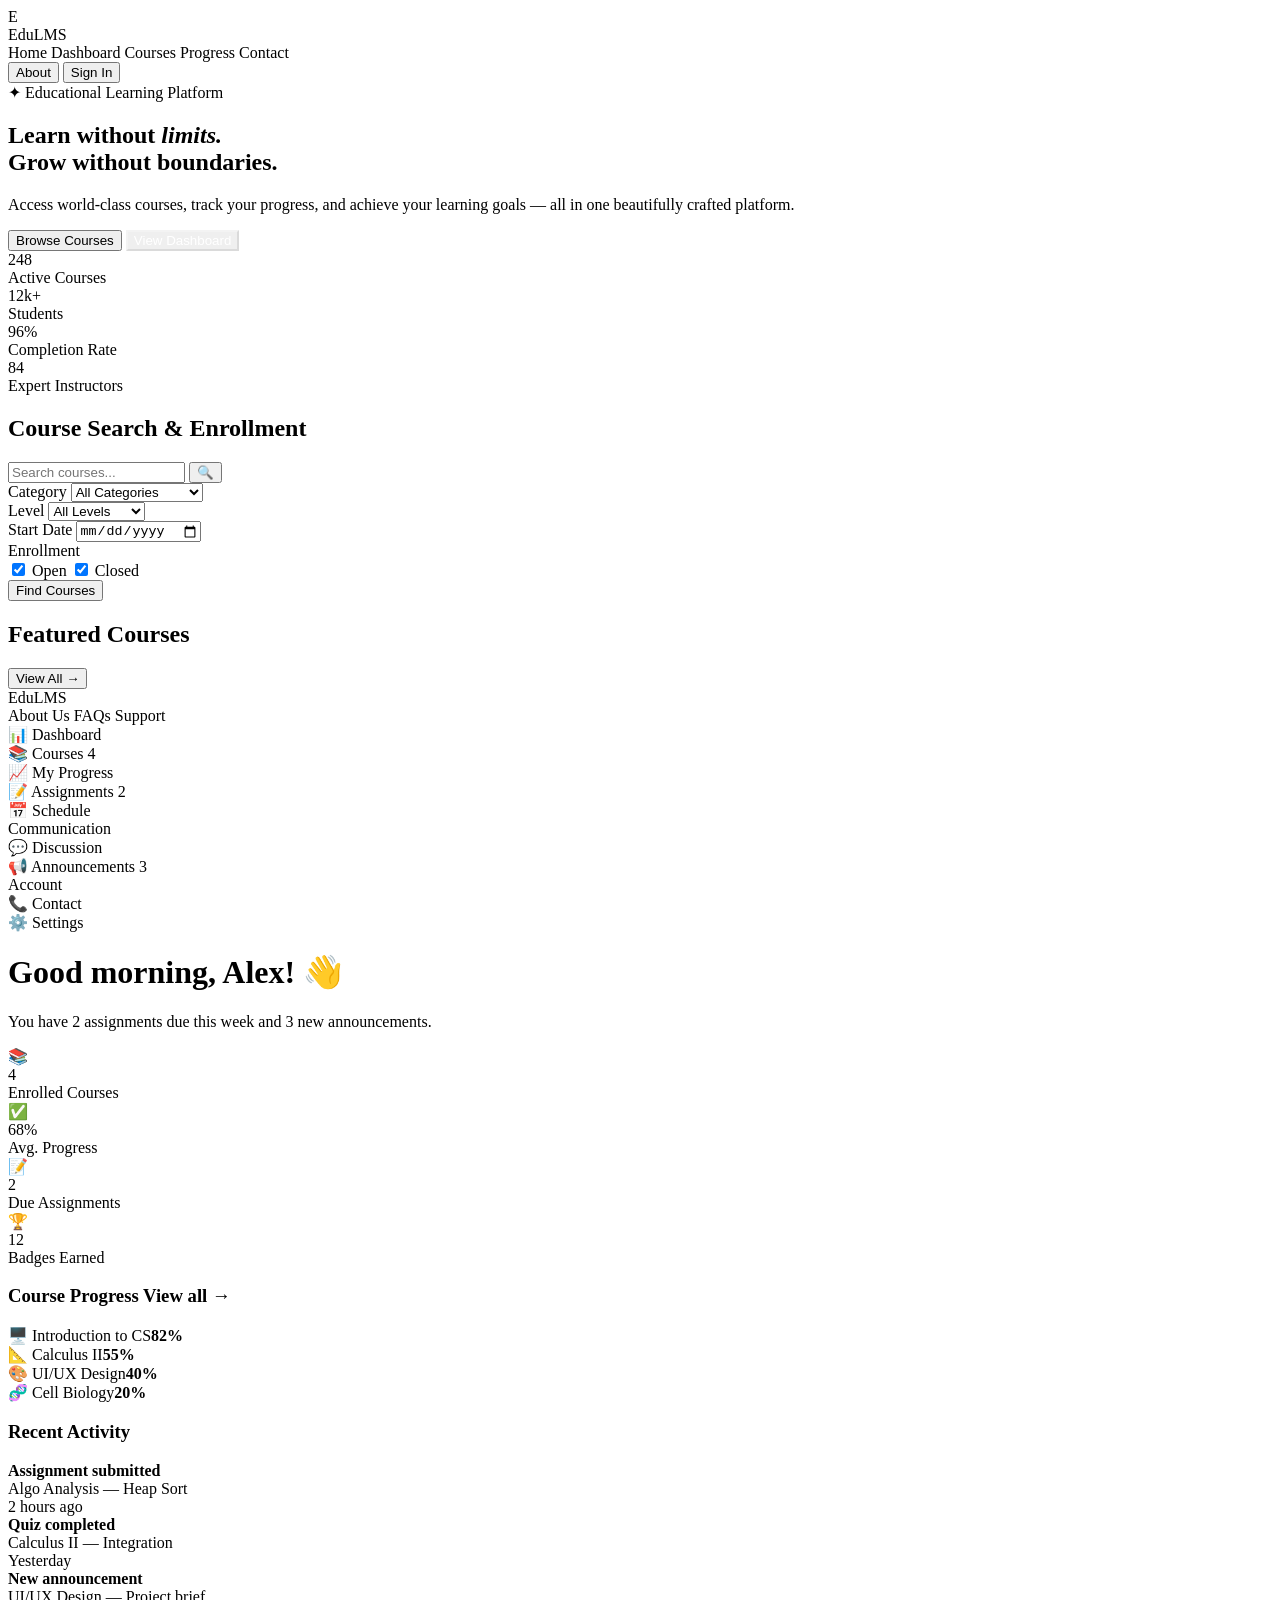
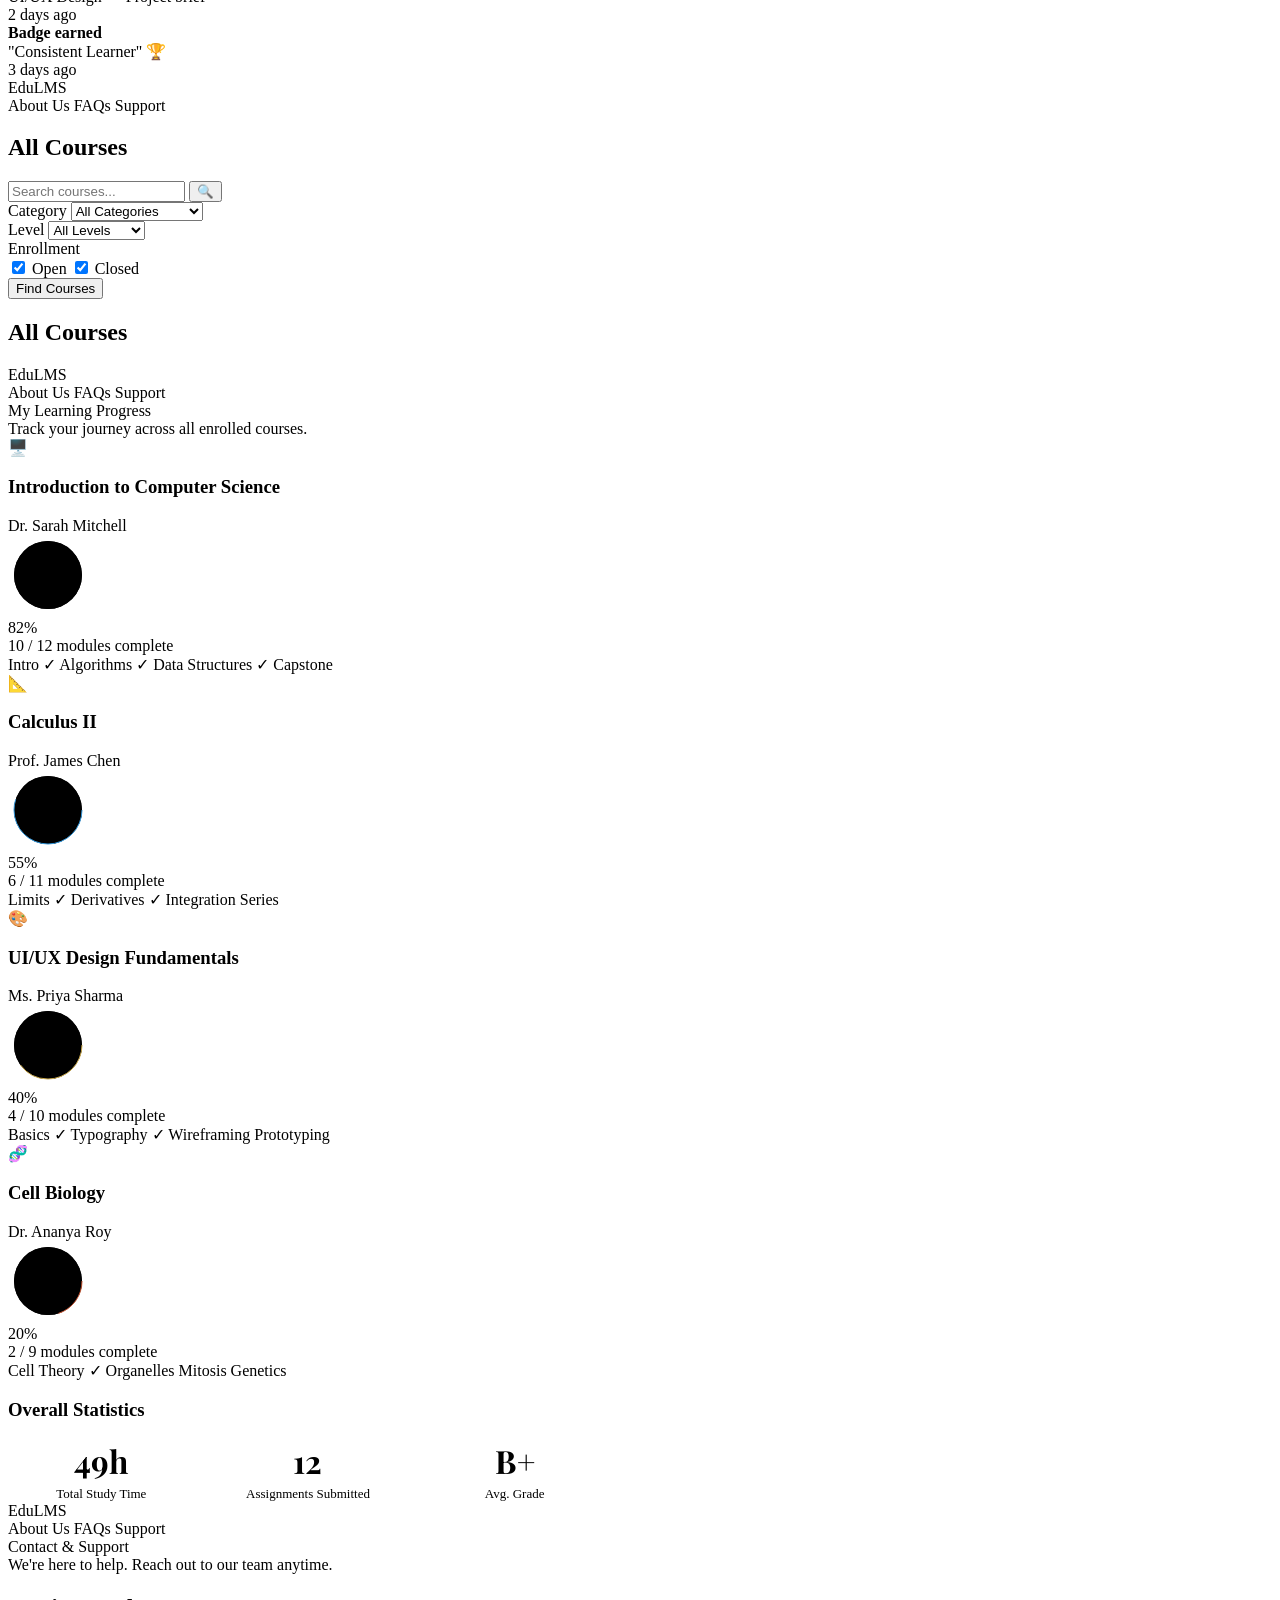
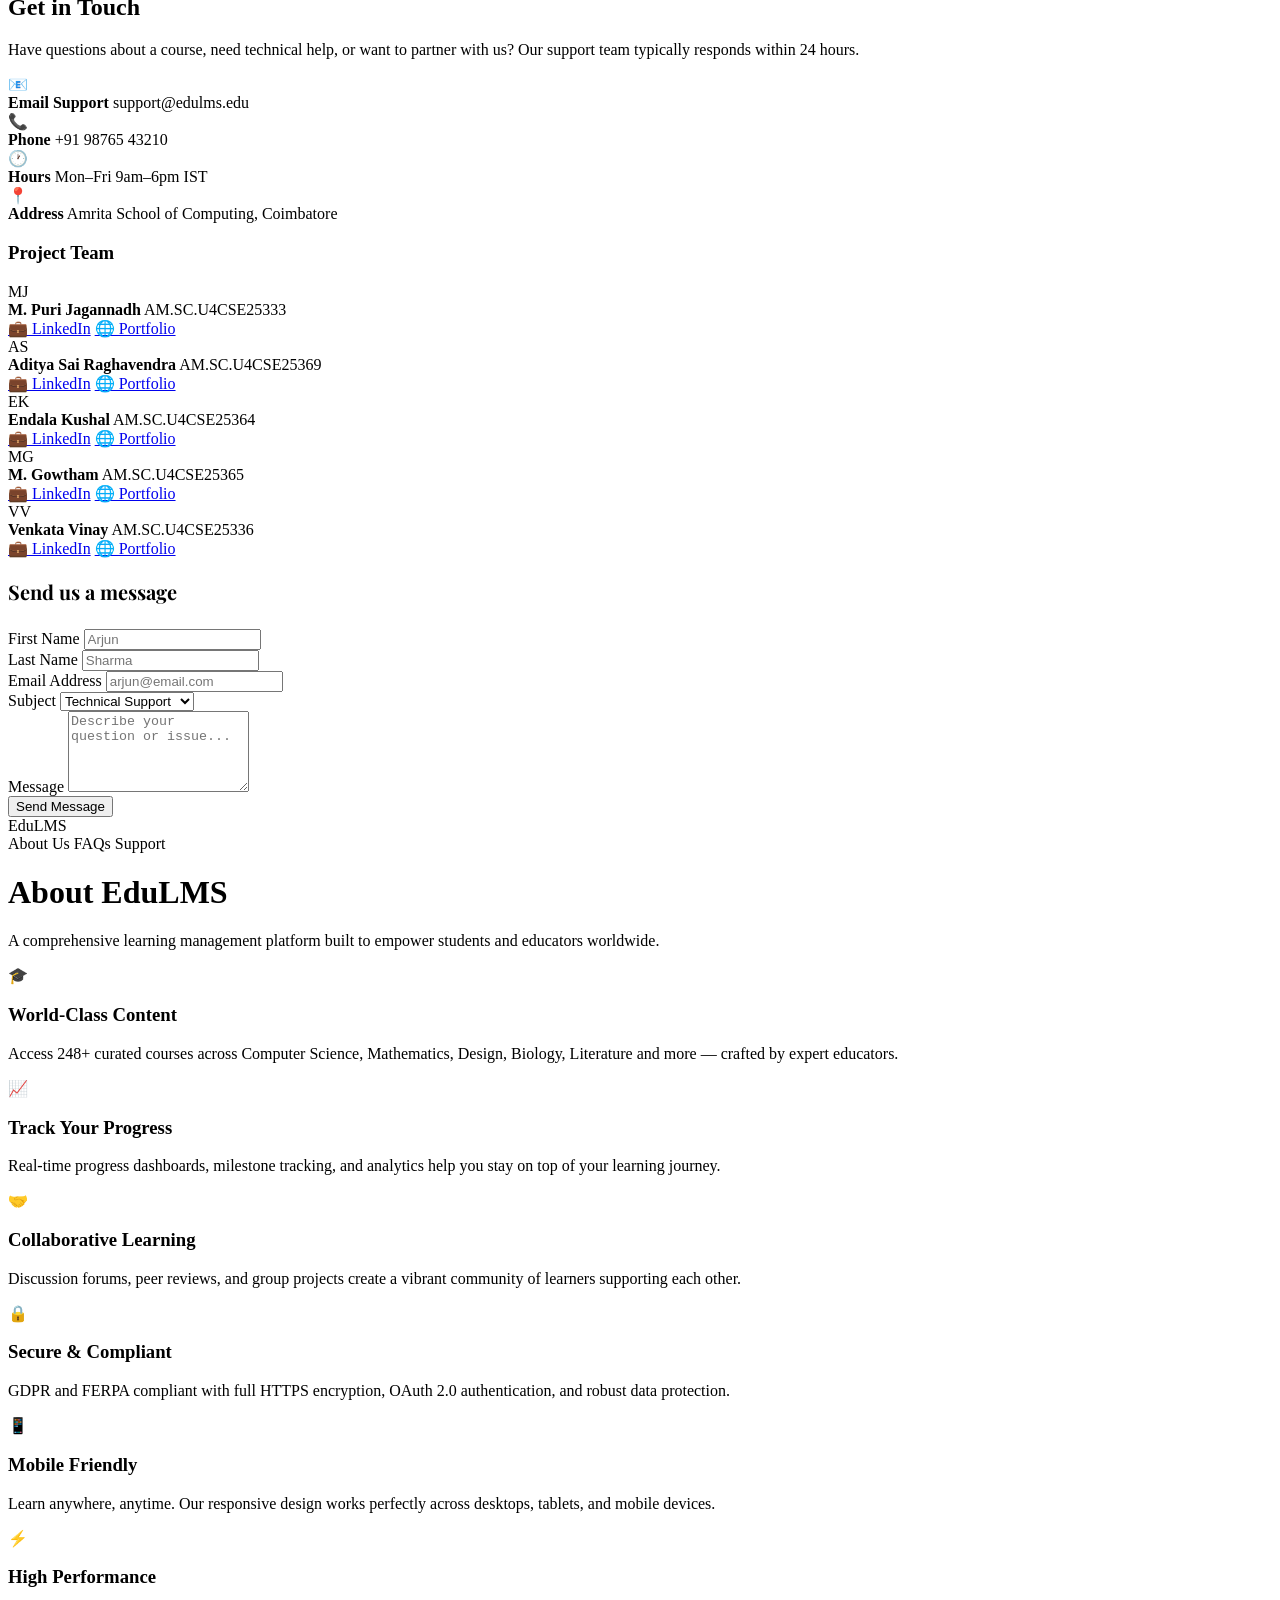
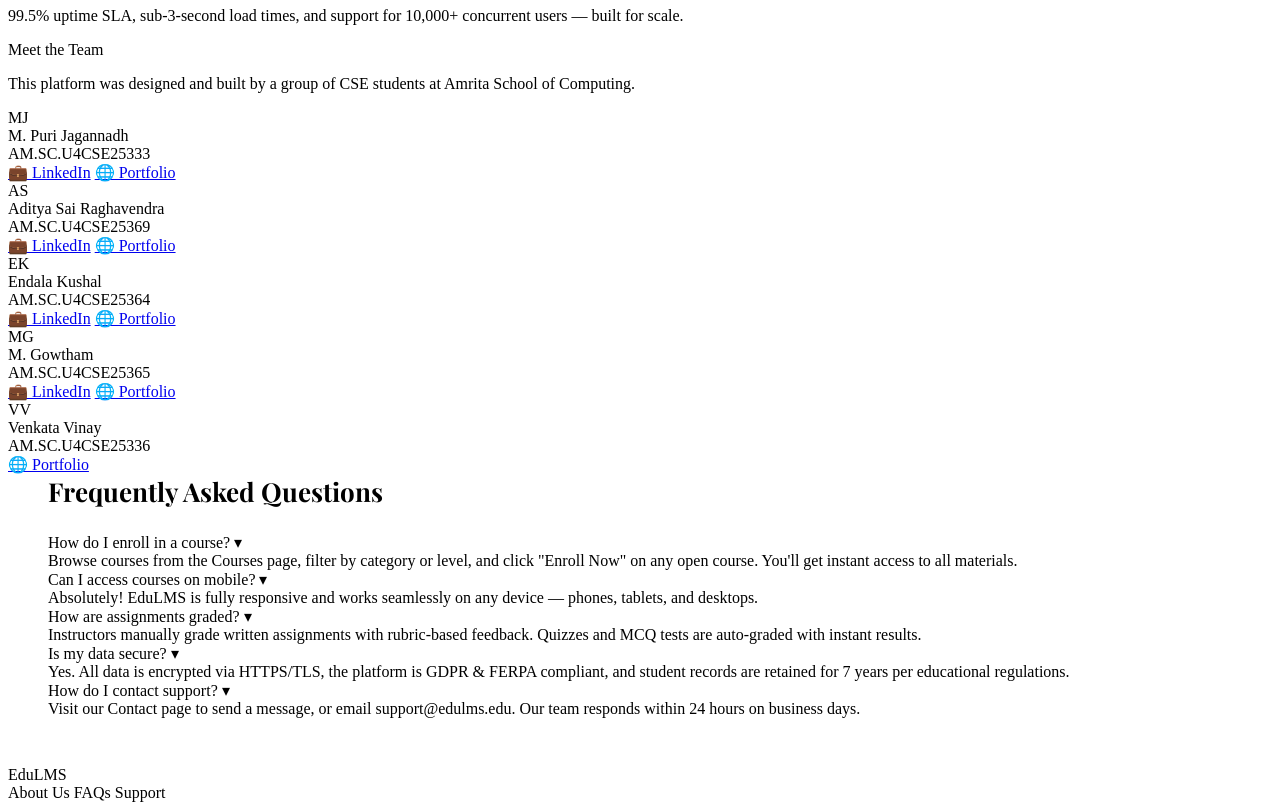
==== index.html @ 031ab0ce "Rename index .html to index.html" ====
<!DOCTYPE html>
<html lang="en">
<head>
<meta charset="UTF-8">
<meta name="viewport" content="width=device-width, initial-scale=1.0">
<title>EduLMS – Educational Learning Platform</title>
<link rel="preconnect" href="https://fonts.googleapis.com">
<link href="https://fonts.googleapis.com/css2?family=Playfair+Display:wght@400;700;900&family=DM+Sans:wght@300;400;500;600&display=swap" rel="stylesheet">
<link rel="stylesheet" href="style.css">
</head>
<body>

<!-- NAV -->
<nav>
  <div class="nav-logo" onclick="showPage('home')">
    <div class="logo-icon">E</div>
    EduLMS
  </div>
  <div class="nav-links">
    <a onclick="showPage('home')" id="nav-home" class="active">Home</a>
    <a onclick="showPage('dashboard')" id="nav-dashboard">Dashboard</a>
    <a onclick="showPage('courses')" id="nav-courses">Courses</a>
    <a onclick="showPage('progress')" id="nav-progress">Progress</a>
    <a onclick="showPage('contact')" id="nav-contact">Contact</a>
  </div>
  <div class="nav-right">
    <button class="btn btn-outline btn-sm" onclick="showPage('about')">About</button>
    <button class="btn btn-primary btn-sm" onclick="showToast('👋 Welcome back, Student!')">Sign In</button>
  </div>
</nav>

<!-- ===================== HOME PAGE ===================== -->
<div id="page-home" class="page active">
  <section class="hero">
    <div class="hero-content fade-up">
      <div class="hero-badge">✦ Educational Learning Platform</div>
      <h1>Learn without <em>limits.</em><br>Grow without boundaries.</h1>
      <p>Access world-class courses, track your progress, and achieve your learning goals — all in one beautifully crafted platform.</p>
      <div class="hero-actions">
        <button class="btn btn-gold btn-lg" onclick="showPage('courses')">Browse Courses</button>
        <button class="btn btn-outline btn-lg" style="color:#fff;border-color:rgba(255,255,255,0.3)" onclick="showPage('dashboard')">View Dashboard</button>
      </div>
    </div>
    <div class="hero-visual fade-up fade-up-delay-1">
      <div class="hero-stats">
        <div class="stat-card">
          <div class="stat-num">248</div>
          <div class="stat-label">Active Courses</div>
        </div>
        <div class="stat-card">
          <div class="stat-num">12k+</div>
          <div class="stat-label">Students</div>
        </div>
        <div class="stat-card">
          <div class="stat-num">96%</div>
          <div class="stat-label">Completion Rate</div>
        </div>
        <div class="stat-card">
          <div class="stat-num">84</div>
          <div class="stat-label">Expert Instructors</div>
        </div>
      </div>
    </div>
  </section>

  <section class="search-section">
    <h2>Course Search &amp; Enrollment</h2>
    <div class="search-bar">
      <input type="text" id="home-search" placeholder="Search courses..." oninput="filterHomeSearch()">
      <button onclick="filterHomeSearch()">🔍</button>
    </div>
    <div class="search-filters">
      <div class="filter-group">
        <label>Category</label>
        <select id="filter-category" onchange="filterHomeSearch()">
          <option value="">All Categories</option>
          <option>Computer Science</option>
          <option>Mathematics</option>
          <option>Design</option>
          <option>Biology</option>
          <option>Literature</option>
          <option>Data Science</option>
        </select>
      </div>
      <div class="filter-group">
        <label>Level</label>
        <select id="filter-level" onchange="filterHomeSearch()">
          <option value="">All Levels</option>
          <option>Beginner</option>
          <option>Intermediate</option>
          <option>Advanced</option>
        </select>
      </div>
      <div class="filter-group">
        <label>Start Date</label>
        <input type="date" id="filter-date">
      </div>
      <div class="enrollment-filter">
        <label class="title">Enrollment</label>
        <div class="checkbox-row">
          <label><input type="checkbox" id="check-open" checked onchange="filterHomeSearch()"> Open</label>
          <label><input type="checkbox" id="check-closed" checked onchange="filterHomeSearch()"> Closed</label>
        </div>
      </div>
      <button class="btn btn-primary" onclick="filterHomeSearch()">Find Courses</button>
    </div>
  </section>

  <section class="courses-section">
    <div class="section-header">
      <h2>Featured Courses</h2>
      <button class="btn btn-outline btn-sm" onclick="showPage('courses')">View All →</button>
    </div>
    <div class="courses-grid" id="home-courses-grid"></div>
  </section>

  <div data-role="pagebar">
    <span data-role="brandname">EduLMS</span>
    <div data-role="navlinks">
      <a onclick="showPage('about')">About Us</a>
      <a onclick="showPage('about')">FAQs</a>
      <a onclick="showPage('contact')">Support</a>
    </div>
  </div>
</div>

<!-- ===================== DASHBOARD PAGE ===================== -->
<div id="page-dashboard" class="page">
  <div class="dashboard-layout">
    <aside class="sidebar">
      <div class="sidebar-item active">
        <span class="sidebar-icon">📊</span> Dashboard
      </div>
      <div class="sidebar-item" onclick="showPage('courses')">
        <span class="sidebar-icon">📚</span> Courses
        <span class="badge-count">4</span>
      </div>
      <div class="sidebar-item" onclick="showPage('progress')">
        <span class="sidebar-icon">📈</span> My Progress
      </div>
      <div class="sidebar-item">
        <span class="sidebar-icon">📝</span> Assignments
        <span class="badge-count">2</span>
      </div>
      <div class="sidebar-item">
        <span class="sidebar-icon">📅</span> Schedule
      </div>
      <div class="sidebar-section-title">Communication</div>
      <div class="sidebar-item">
        <span class="sidebar-icon">💬</span> Discussion
      </div>
      <div class="sidebar-item">
        <span class="sidebar-icon">📢</span> Announcements
        <span class="badge-count">3</span>
      </div>
      <div class="sidebar-section-title">Account</div>
      <div class="sidebar-item" onclick="showPage('contact')">
        <span class="sidebar-icon">📞</span> Contact
      </div>
      <div class="sidebar-item">
        <span class="sidebar-icon">⚙️</span> Settings
      </div>
    </aside>

    <main class="dashboard-main">
      <div class="dashboard-header">
        <h1>Good morning, Alex! 👋</h1>
        <p>You have 2 assignments due this week and 3 new announcements.</p>
      </div>

      <div class="stats-row">
        <div class="stat-box">
          <div class="stat-icon icon-gold">📚</div>
          <div class="stat-box-info">
            <div class="stat-box-num">4</div>
            <div class="stat-box-label">Enrolled Courses</div>
          </div>
        </div>
        <div class="stat-box">
          <div class="stat-icon icon-sage">✅</div>
          <div class="stat-box-info">
            <div class="stat-box-num">68%</div>
            <div class="stat-box-label">Avg. Progress</div>
          </div>
        </div>
        <div class="stat-box">
          <div class="stat-icon icon-rust">📝</div>
          <div class="stat-box-info">
            <div class="stat-box-num">2</div>
            <div class="stat-box-label">Due Assignments</div>
          </div>
        </div>
        <div class="stat-box">
          <div class="stat-icon icon-ink">🏆</div>
          <div class="stat-box-info">
            <div class="stat-box-num">12</div>
            <div class="stat-box-label">Badges Earned</div>
          </div>
        </div>
      </div>

      <div class="dashboard-grid">
        <div class="card">
          <h3>Course Progress <a onclick="showPage('progress')">View all →</a></h3>
          <div class="progress-item">
            <div class="progress-header"><span>🖥️ Introduction to CS</span><span style="color:var(--sage);font-weight:700">82%</span></div>
            <div class="progress-bar"><div class="progress-fill" style="width:82%"></div></div>
          </div>
          <div class="progress-item">
            <div class="progress-header"><span>📐 Calculus II</span><span style="color:var(--sage);font-weight:700">55%</span></div>
            <div class="progress-bar"><div class="progress-fill" style="width:55%"></div></div>
          </div>
          <div class="progress-item">
            <div class="progress-header"><span>🎨 UI/UX Design</span><span style="color:var(--gold);font-weight:700">40%</span></div>
            <div class="progress-bar"><div class="progress-fill" style="width:40%;background:var(--gold)"></div></div>
          </div>
          <div class="progress-item">
            <div class="progress-header"><span>🧬 Cell Biology</span><span style="color:var(--rust);font-weight:700">20%</span></div>
            <div class="progress-bar"><div class="progress-fill" style="width:20%;background:var(--rust)"></div></div>
          </div>
        </div>

        <div class="card">
          <h3>Recent Activity</h3>
          <div class="activity-item">
            <div class="activity-dot dot-sage"></div>
            <div>
              <div class="activity-text"><strong>Assignment submitted</strong><br>Algo Analysis — Heap Sort</div>
              <div class="activity-time">2 hours ago</div>
            </div>
          </div>
          <div class="activity-item">
            <div class="activity-dot dot-gold"></div>
            <div>
              <div class="activity-text"><strong>Quiz completed</strong><br>Calculus II — Integration</div>
              <div class="activity-time">Yesterday</div>
            </div>
          </div>
          <div class="activity-item">
            <div class="activity-dot dot-rust"></div>
            <div>
              <div class="activity-text"><strong>New announcement</strong><br>UI/UX Design — Project brief</div>
              <div class="activity-time">2 days ago</div>
            </div>
          </div>
          <div class="activity-item">
            <div class="activity-dot dot-sage"></div>
            <div>
              <div class="activity-text"><strong>Badge earned</strong><br>"Consistent Learner" 🏆</div>
              <div class="activity-time">3 days ago</div>
            </div>
          </div>
        </div>
      </div>
    </main>
  </div>
  <div data-role="pagebar">
    <span data-role="brandname">EduLMS</span>
    <div data-role="navlinks">
      <a onclick="showPage('about')">About Us</a>
      <a onclick="showPage('about')">FAQs</a>
      <a onclick="showPage('contact')">Support</a>
    </div>
  </div>
</div>

<!-- ===================== COURSES PAGE ===================== -->
<div id="page-courses" class="page">
  <section class="search-section">
    <h2>All Courses</h2>
    <div class="search-bar">
      <input type="text" id="courses-search" placeholder="Search courses..." oninput="filterCoursesPage()">
      <button onclick="filterCoursesPage()">🔍</button>
    </div>
    <div class="search-filters">
      <div class="filter-group">
        <label>Category</label>
        <select id="cp-category" onchange="filterCoursesPage()">
          <option value="">All Categories</option>
          <option>Computer Science</option>
          <option>Mathematics</option>
          <option>Design</option>
          <option>Biology</option>
          <option>Literature</option>
          <option>Data Science</option>
        </select>
      </div>
      <div class="filter-group">
        <label>Level</label>
        <select id="cp-level" onchange="filterCoursesPage()">
          <option value="">All Levels</option>
          <option>Beginner</option>
          <option>Intermediate</option>
          <option>Advanced</option>
        </select>
      </div>
      <div class="enrollment-filter">
        <label class="title">Enrollment</label>
        <div class="checkbox-row">
          <label><input type="checkbox" id="cp-open" checked onchange="filterCoursesPage()"> Open</label>
          <label><input type="checkbox" id="cp-closed" checked onchange="filterCoursesPage()"> Closed</label>
        </div>
      </div>
      <button class="btn btn-primary" onclick="filterCoursesPage()">Find Courses</button>
    </div>
  </section>

  <section class="courses-section">
    <div class="section-header">
      <h2 id="courses-count">All Courses</h2>
    </div>
    <div class="courses-grid" id="courses-grid"></div>
  </section>

  <div data-role="pagebar">
    <span data-role="brandname">EduLMS</span>
    <div data-role="navlinks">
      <a onclick="showPage('about')">About Us</a>
      <a onclick="showPage('about')">FAQs</a>
      <a onclick="showPage('contact')">Support</a>
    </div>
  </div>
</div>

<!-- ===================== PROGRESS PAGE ===================== -->
<div id="page-progress" class="page">
  <div class="page-content">
    <div class="page-title">My Learning Progress</div>
    <div class="page-subtitle">Track your journey across all enrolled courses.</div>

    <div class="progress-grid">
      <div class="progress-card">
        <div class="progress-card-header">
          <div class="course-icon-sm banner-cs" style="border-radius:10px">🖥️</div>
          <div>
            <h3>Introduction to Computer Science</h3>
            <div class="instructor">Dr. Sarah Mitchell</div>
          </div>
        </div>
        <div class="big-progress">
          <div class="circle-progress">
            <svg viewBox="0 0 80 80" width="80" height="80">
              <circle class="track" cx="40" cy="40" r="34"/>
              <circle class="fill" cx="40" cy="40" r="34" stroke-dasharray="213.6" stroke-dashoffset="38.4"/>
            </svg>
            <div class="circle-num">82%</div>
          </div>
          <div class="progress-topics">10 / 12 modules complete</div>
        </div>
        <div class="milestone-row">
          <span class="milestone done">Intro ✓</span>
          <span class="milestone done">Algorithms ✓</span>
          <span class="milestone done">Data Structures ✓</span>
          <span class="milestone pending">Capstone</span>
        </div>
      </div>

      <div class="progress-card">
        <div class="progress-card-header">
          <div class="course-icon-sm banner-math" style="border-radius:10px">📐</div>
          <div>
            <h3>Calculus II</h3>
            <div class="instructor">Prof. James Chen</div>
          </div>
        </div>
        <div class="big-progress">
          <div class="circle-progress">
            <svg viewBox="0 0 80 80" width="80" height="80">
              <circle class="track" cx="40" cy="40" r="34"/>
              <circle class="fill" cx="40" cy="40" r="34" stroke-dasharray="213.6" stroke-dashoffset="96.1" stroke="#3498db"/>
            </svg>
            <div class="circle-num">55%</div>
          </div>
          <div class="progress-topics">6 / 11 modules complete</div>
        </div>
        <div class="milestone-row">
          <span class="milestone done">Limits ✓</span>
          <span class="milestone done">Derivatives ✓</span>
          <span class="milestone pending">Integration</span>
          <span class="milestone pending">Series</span>
        </div>
      </div>

      <div class="progress-card">
        <div class="progress-card-header">
          <div class="course-icon-sm banner-design" style="border-radius:10px">🎨</div>
          <div>
            <h3>UI/UX Design Fundamentals</h3>
            <div class="instructor">Ms. Priya Sharma</div>
          </div>
        </div>
        <div class="big-progress">
          <div class="circle-progress">
            <svg viewBox="0 0 80 80" width="80" height="80">
              <circle class="track" cx="40" cy="40" r="34"/>
              <circle class="fill" cx="40" cy="40" r="34" stroke-dasharray="213.6" stroke-dashoffset="128.2" stroke="#c9a84c"/>
            </svg>
            <div class="circle-num">40%</div>
          </div>
          <div class="progress-topics">4 / 10 modules complete</div>
        </div>
        <div class="milestone-row">
          <span class="milestone done">Basics ✓</span>
          <span class="milestone done">Typography ✓</span>
          <span class="milestone pending">Wireframing</span>
          <span class="milestone pending">Prototyping</span>
        </div>
      </div>

      <div class="progress-card">
        <div class="progress-card-header">
          <div class="course-icon-sm banner-bio" style="border-radius:10px">🧬</div>
          <div>
            <h3>Cell Biology</h3>
            <div class="instructor">Dr. Ananya Roy</div>
          </div>
        </div>
        <div class="big-progress">
          <div class="circle-progress">
            <svg viewBox="0 0 80 80" width="80" height="80">
              <circle class="track" cx="40" cy="40" r="34"/>
              <circle class="fill" cx="40" cy="40" r="34" stroke-dasharray="213.6" stroke-dashoffset="170.9" stroke="#c0512f"/>
            </svg>
            <div class="circle-num">20%</div>
          </div>
          <div class="progress-topics">2 / 9 modules complete</div>
        </div>
        <div class="milestone-row">
          <span class="milestone done">Cell Theory ✓</span>
          <span class="milestone pending">Organelles</span>
          <span class="milestone pending">Mitosis</span>
          <span class="milestone pending">Genetics</span>
        </div>
      </div>
    </div>

    <div class="card" style="max-width:600px">
      <h3>Overall Statistics</h3>
      <div style="display:grid;grid-template-columns:repeat(3,1fr);gap:20px;text-align:center">
        <div>
          <div style="font-family:'Playfair Display',serif;font-size:32px;font-weight:700;color:var(--sage)">49h</div>
          <div style="font-size:13px;color:var(--muted);margin-top:4px">Total Study Time</div>
        </div>
        <div>
          <div style="font-family:'Playfair Display',serif;font-size:32px;font-weight:700;color:var(--gold)">12</div>
          <div style="font-size:13px;color:var(--muted);margin-top:4px">Assignments Submitted</div>
        </div>
        <div>
          <div style="font-family:'Playfair Display',serif;font-size:32px;font-weight:700;color:var(--rust)">B+</div>
          <div style="font-size:13px;color:var(--muted);margin-top:4px">Avg. Grade</div>
        </div>
      </div>
    </div>
  </div>

  <div data-role="pagebar">
    <span data-role="brandname">EduLMS</span>
    <div data-role="navlinks">
      <a onclick="showPage('about')">About Us</a>
      <a onclick="showPage('about')">FAQs</a>
      <a onclick="showPage('contact')">Support</a>
    </div>
  </div>
</div>

<!-- ===================== CONTACT PAGE ===================== -->
<div id="page-contact" class="page">
  <div class="page-content">
    <div class="page-title">Contact &amp; Support</div>
    <div class="page-subtitle">We're here to help. Reach out to our team anytime.</div>

    <div class="contact-grid">
      <div class="contact-info">
        <h2>Get in Touch</h2>
        <p>Have questions about a course, need technical help, or want to partner with us? Our support team typically responds within 24 hours.</p>

        <div class="contact-item">
          <div class="contact-icon">📧</div>
          <div class="contact-item-text">
            <strong>Email Support</strong>
            <span>support@edulms.edu</span>
          </div>
        </div>
        <div class="contact-item">
          <div class="contact-icon">📞</div>
          <div class="contact-item-text">
            <strong>Phone</strong>
            <span>+91 98765 43210</span>
          </div>
        </div>
        <div class="contact-item">
          <div class="contact-icon">🕐</div>
          <div class="contact-item-text">
            <strong>Hours</strong>
            <span>Mon–Fri 9am–6pm IST</span>
          </div>
        </div>
        <div class="contact-item">
          <div class="contact-icon">📍</div>
          <div class="contact-item-text">
            <strong>Address</strong>
            <span>Amrita School of Computing, Coimbatore</span>
          </div>
        </div>

        <div class="team-section">
          <h3>Project Team</h3>
          <div class="team-grid">
            <div class="team-card">
              <div class="team-avatar">MJ</div>
              <div class="team-info">
                <strong>M. Puri Jagannadh</strong>
                <span>AM.SC.U4CSE25333</span>
                <div class="team-links">
                  <a href="https://www.linkedin.com/in/m-puri-jagannadh-undefined-94372840a/" target="_blank" class="team-link linkedin">💼 LinkedIn</a>
                  <a href="https://purijagannadh22.github.io/portfolio/" target="_blank" class="team-link portfolio">🌐 Portfolio</a>
                </div>
              </div>
            </div>
            <div class="team-card">
              <div class="team-avatar">AS</div>
              <div class="team-info">
                <strong>Aditya Sai Raghavendra</strong>
                <span>AM.SC.U4CSE25369</span>
                <div class="team-links">
                  <a href="https://www.linkedin.com/in/aditya-sai" target="_blank" class="team-link linkedin">💼 LinkedIn</a>
                  <a href="https://adityasairaghavendra27-oss.github.io/Portfolio/" target="_blank" class="team-link portfolio">🌐 Portfolio</a>
                </div>
              </div>
            </div>
            <div class="team-card">
              <div class="team-avatar">EK</div>
              <div class="team-info">
                <strong>Endala Kushal</strong>
                <span>AM.SC.U4CSE25364</span>
                <div class="team-links">
                  <a href="https://www.linkedin.com/in/kushal-endala-89a638392/" target="_blank" class="team-link linkedin">💼 LinkedIn</a>
                  <a href="https://kushalendala.github.io/Portfolio-Kushal/" target="_blank" class="team-link portfolio">🌐 Portfolio</a>
                </div>
              </div>
            </div>
            <div class="team-card">
              <div class="team-avatar">MG</div>
              <div class="team-info">
                <strong>M. Gowtham</strong>
                <span>AM.SC.U4CSE25365</span>
                <div class="team-links">
                  <a href="https://www.linkedin.com/in/gautham-nani-4237a7388/" target="_blank" class="team-link linkedin">💼 LinkedIn</a>
                  <a href="https://gauthammareedu123-dev.github.io/port/" target="_blank" class="team-link portfolio">🌐 Portfolio</a>
                </div>
              </div>
            </div>
            <div class="team-card">
              <div class="team-avatar">VV</div>
              <div class="team-info">
                <strong>Venkata Vinay</strong>
                <span>AM.SC.U4CSE25336</span>
                <div class="team-links">
                    <a href="https://www.linkedin.com/in/venkatavinay-narra-3b897140a//" target="_blank" class="team-link linkedin">💼 LinkedIn</a>
                    <a href="https://narravenkatavinay24.github.io/UID-Project-Portfolio-/" target="_blank" class="team-link portfolio">🌐 Portfolio</a>
                </div>
              </div>
            </div>
          </div>
        </div>
      </div>

      <div class="contact-form">
        <h3 style="font-family:'Playfair Display',serif;font-size:20px;font-weight:700;margin-bottom:24px">Send us a message</h3>
        <div class="form-row">
          <div class="form-group">
            <label>First Name</label>
            <input type="text" placeholder="Arjun">
          </div>
          <div class="form-group">
            <label>Last Name</label>
            <input type="text" placeholder="Sharma">
          </div>
        </div>
        <div class="form-group">
          <label>Email Address</label>
          <input type="email" placeholder="arjun@email.com">
        </div>
        <div class="form-group">
          <label>Subject</label>
          <select>
            <option>Technical Support</option>
            <option>Course Enrollment</option>
            <option>Billing &amp; Payments</option>
            <option>Content Feedback</option>
            <option>Partnership</option>
            <option>Other</option>
          </select>
        </div>
        <div class="form-group">
          <label>Message</label>
          <textarea rows="5" placeholder="Describe your question or issue..."></textarea>
        </div>
        <button class="btn btn-primary btn-lg" onclick="showToast('✅ Message sent! We\'ll be in touch within 24 hours.')">Send Message</button>
      </div>
    </div>
  </div>

  <div data-role="pagebar">
    <span data-role="brandname">EduLMS</span>
    <div data-role="navlinks">
      <a onclick="showPage('about')">About Us</a>
      <a onclick="showPage('about')">FAQs</a>
      <a onclick="showPage('contact')">Support</a>
    </div>
  </div>
</div>

<!-- ===================== ABOUT PAGE ===================== -->
<div id="page-about" class="page">
  <div class="about-hero">
    <h1>About EduLMS</h1>
    <p>A comprehensive learning management platform built to empower students and educators worldwide.</p>
  </div>

  <div class="about-grid">
    <div class="about-card">
      <div class="icon">🎓</div>
      <h3>World-Class Content</h3>
      <p>Access 248+ curated courses across Computer Science, Mathematics, Design, Biology, Literature and more — crafted by expert educators.</p>
    </div>
    <div class="about-card">
      <div class="icon">📈</div>
      <h3>Track Your Progress</h3>
      <p>Real-time progress dashboards, milestone tracking, and analytics help you stay on top of your learning journey.</p>
    </div>
    <div class="about-card">
      <div class="icon">🤝</div>
      <h3>Collaborative Learning</h3>
      <p>Discussion forums, peer reviews, and group projects create a vibrant community of learners supporting each other.</p>
    </div>
    <div class="about-card">
      <div class="icon">🔒</div>
      <h3>Secure &amp; Compliant</h3>
      <p>GDPR and FERPA compliant with full HTTPS encryption, OAuth 2.0 authentication, and robust data protection.</p>
    </div>
    <div class="about-card">
      <div class="icon">📱</div>
      <h3>Mobile Friendly</h3>
      <p>Learn anywhere, anytime. Our responsive design works perfectly across desktops, tablets, and mobile devices.</p>
    </div>
    <div class="about-card">
      <div class="icon">⚡</div>
      <h3>High Performance</h3>
      <p>99.5% uptime SLA, sub-3-second load times, and support for 10,000+ concurrent users — built for scale.</p>
    </div>
  </div>

  <!-- Team Section on About Page -->
  <div class="about-team-section">
    <div class="about-team-title">Meet the Team</div>
    <p class="about-team-subtitle">This platform was designed and built by a group of CSE students at Amrita School of Computing.</p>
    <div class="about-team-grid">
      <div class="about-team-card">
        <div class="about-avatar">MJ</div>
        <div class="about-member-name">M. Puri Jagannadh</div>
        <div class="about-member-id">AM.SC.U4CSE25333</div>
        <div class="about-member-links">
          <a href="https://www.linkedin.com/in/m-puri-jagannadh-undefined-94372840a/" target="_blank">💼 LinkedIn</a>
          <a href="https://purijagannadh22.github.io/portfolio/" target="_blank">🌐 Portfolio</a>
        </div>
      </div>
      <div class="about-team-card">
        <div class="about-avatar">AS</div>
        <div class="about-member-name">Aditya Sai Raghavendra</div>
        <div class="about-member-id">AM.SC.U4CSE25369</div>
        <div class="about-member-links">
          <a href="https://www.linkedin.com/in/aditya-sai" target="_blank">💼 LinkedIn</a>
          <a href="https://adityasairaghavendra27-oss.github.io/Portfolio/" target="_blank">🌐 Portfolio</a>
        </div>
      </div>
      <div class="about-team-card">
        <div class="about-avatar">EK</div>
        <div class="about-member-name">Endala Kushal</div>
        <div class="about-member-id">AM.SC.U4CSE25364</div>
        <div class="about-member-links">
          <a href="https://www.linkedin.com/in/kushal-endala-89a638392/" target="_blank">💼 LinkedIn</a>
          <a href="https://kushalendala.github.io/Portfolio-Kushal/" target="_blank">🌐 Portfolio</a>
        </div>
      </div>
      <div class="about-team-card">
        <div class="about-avatar">MG</div>
        <div class="about-member-name">M. Gowtham</div>
        <div class="about-member-id">AM.SC.U4CSE25365</div>
        <div class="about-member-links">
          <a href="https://www.linkedin.com/in/gautham-nani-4237a7388/" target="_blank">💼 LinkedIn</a>
          <a href="https://gauthammareedu123-dev.github.io/port/" target="_blank">🌐 Portfolio</a>
        </div>
      </div>
      <div class="about-team-card">
        <div class="about-avatar">VV</div>
        <div class="about-member-name">Venkata Vinay</div>
        <div class="about-member-id">AM.SC.U4CSE25336</div>
        <div class="about-member-links">
          <a href="https://narravenkatavinay24.github.io/UID-Project-Portfolio-/" target="_blank">🌐 Portfolio</a>
        </div>
      </div>
    </div>
  </div>

  <div style="padding: 0 40px 48px">
    <div style="font-family:'Playfair Display',serif;font-size:26px;font-weight:700;margin-bottom:24px">Frequently Asked Questions</div>
    <div class="faq-section">
      <div class="faq-item" onclick="toggleFaq(this)">
        <div class="faq-question">How do I enroll in a course? <span class="faq-chevron">▾</span></div>
        <div class="faq-answer">Browse courses from the Courses page, filter by category or level, and click "Enroll Now" on any open course. You'll get instant access to all materials.</div>
      </div>
      <div class="faq-item" onclick="toggleFaq(this)">
        <div class="faq-question">Can I access courses on mobile? <span class="faq-chevron">▾</span></div>
        <div class="faq-answer">Absolutely! EduLMS is fully responsive and works seamlessly on any device — phones, tablets, and desktops.</div>
      </div>
      <div class="faq-item" onclick="toggleFaq(this)">
        <div class="faq-question">How are assignments graded? <span class="faq-chevron">▾</span></div>
        <div class="faq-answer">Instructors manually grade written assignments with rubric-based feedback. Quizzes and MCQ tests are auto-graded with instant results.</div>
      </div>
      <div class="faq-item" onclick="toggleFaq(this)">
        <div class="faq-question">Is my data secure? <span class="faq-chevron">▾</span></div>
        <div class="faq-answer">Yes. All data is encrypted via HTTPS/TLS, the platform is GDPR &amp; FERPA compliant, and student records are retained for 7 years per educational regulations.</div>
      </div>
      <div class="faq-item" onclick="toggleFaq(this)">
        <div class="faq-question">How do I contact support? <span class="faq-chevron">▾</span></div>
        <div class="faq-answer">Visit our Contact page to send a message, or email support@edulms.edu. Our team responds within 24 hours on business days.</div>
      </div>
    </div>
  </div>

  <div data-role="pagebar">
    <span data-role="brandname">EduLMS</span>
    <div data-role="navlinks">
      <a onclick="showPage('about')">About Us</a>
      <a onclick="showPage('about')">FAQs</a>
      <a onclick="showPage('contact')">Support</a>
    </div>
  </div>
</div>

<!-- TOAST -->
<div class="toast" id="toast"></div>

<script src="script.js"></script>
</body>
</html>
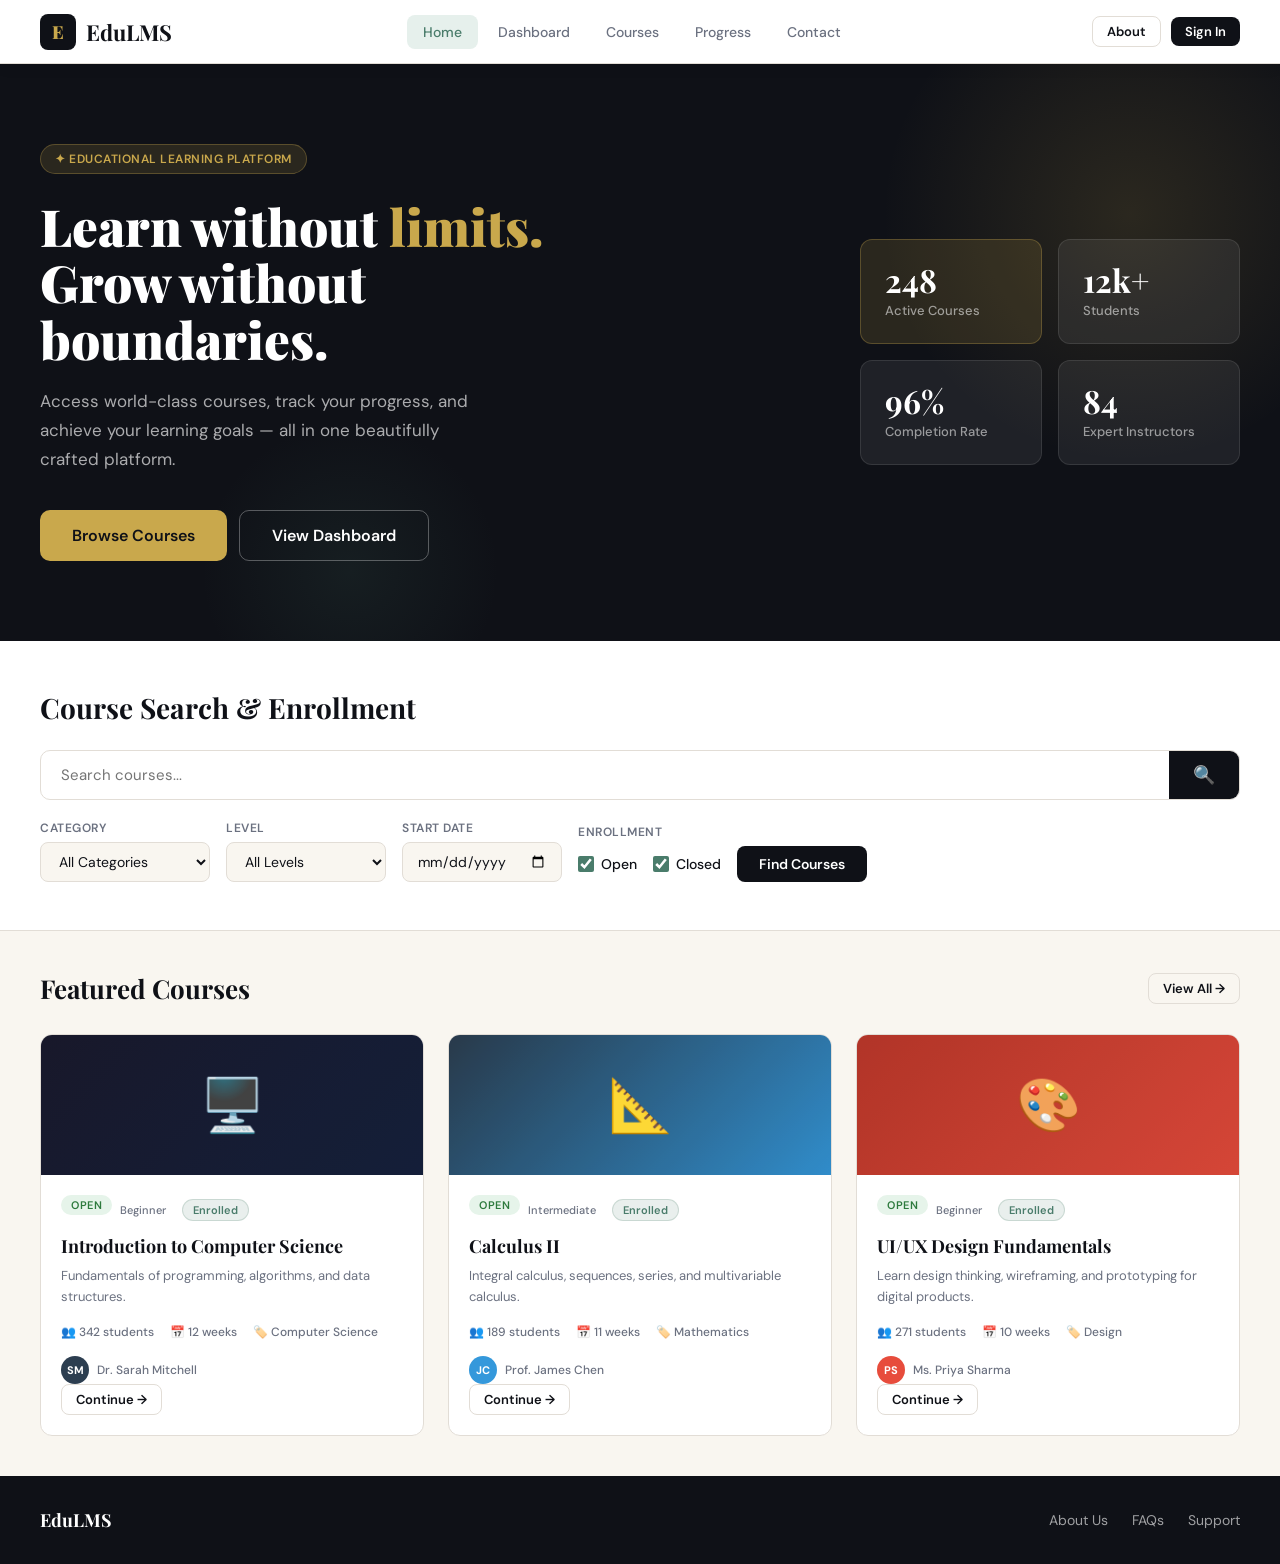
==== commit 61383ade: "Update index.html" ====
--- a/index.html
+++ b/index.html
@@ -6,7 +6,7 @@
 <title>EduLMS – Educational Learning Platform</title>
 <link rel="preconnect" href="https://fonts.googleapis.com">
 <link href="https://fonts.googleapis.com/css2?family=Playfair+Display:wght@400;700;900&family=DM+Sans:wght@300;400;500;600&display=swap" rel="stylesheet">
-<link rel="stylesheet" href="style.css">
+<link rel="stylesheet" href="Style.css">
 </head>
 <body>
 
@@ -742,6 +742,6 @@
 <!-- TOAST -->
 <div class="toast" id="toast"></div>
 
-<script src="script.js"></script>
+<script src="Script.js"></script>
 </body>
 </html>
--- a/Style.css
+++ b/Style.css
@@ -0,0 +1,1221 @@
+/* ── RESET & ROOT ── */
+:root {
+  --ink: #0f1117;
+  --cream: #f9f6f0;
+  --gold: #c9a84c;
+  --gold-light: #f0d98a;
+  --sage: #4a7c6b;
+  --sage-light: #e6f0ec;
+  --rust: #c0512f;
+  --muted: #6b7180;
+  --border: #e2ddd6;
+  --white: #ffffff;
+  --shadow: 0 4px 32px rgba(15,17,23,0.08);
+  --radius: 12px;
+}
+
+* { margin: 0; padding: 0; box-sizing: border-box; }
+
+body {
+  font-family: 'DM Sans', sans-serif;
+  background: var(--cream);
+  color: var(--ink);
+  min-height: 100vh;
+}
+
+/* ── PAGE SYSTEM ── */
+.page { display: none; min-height: 100vh; }
+.page.active { display: flex; flex-direction: column; }
+
+/* ── NAV ── */
+nav {
+  background: var(--white);
+  border-bottom: 1px solid var(--border);
+  padding: 0 40px;
+  display: flex;
+  align-items: center;
+  justify-content: space-between;
+  height: 64px;
+  position: sticky;
+  top: 0;
+  z-index: 100;
+  box-shadow: 0 2px 16px rgba(15,17,23,0.06);
+}
+
+.nav-logo {
+  font-family: 'Playfair Display', serif;
+  font-size: 22px;
+  font-weight: 700;
+  color: var(--ink);
+  display: flex;
+  align-items: center;
+  gap: 10px;
+  cursor: pointer;
+}
+
+.nav-logo .logo-icon {
+  width: 36px;
+  height: 36px;
+  background: var(--ink);
+  border-radius: 8px;
+  display: flex;
+  align-items: center;
+  justify-content: center;
+  color: var(--gold);
+  font-size: 18px;
+  font-weight: 900;
+}
+
+.nav-links {
+  display: flex;
+  align-items: center;
+  gap: 4px;
+}
+
+.nav-links a {
+  padding: 8px 16px;
+  border-radius: 8px;
+  color: var(--muted);
+  text-decoration: none;
+  font-size: 14px;
+  font-weight: 500;
+  transition: all 0.2s;
+  cursor: pointer;
+}
+
+.nav-links a:hover,
+.nav-links a.active {
+  background: var(--sage-light);
+  color: var(--sage);
+}
+
+.nav-right { display: flex; gap: 10px; align-items: center; }
+
+/* ── BUTTONS ── */
+.btn {
+  padding: 9px 22px;
+  border-radius: 8px;
+  font-size: 14px;
+  font-weight: 600;
+  cursor: pointer;
+  border: none;
+  transition: all 0.2s;
+  font-family: 'DM Sans', sans-serif;
+  text-decoration: none;
+  display: inline-flex;
+  align-items: center;
+  gap: 6px;
+}
+
+.btn-outline {
+  background: transparent;
+  border: 1.5px solid var(--border);
+  color: var(--ink);
+}
+
+.btn-outline:hover { border-color: var(--ink); background: var(--ink); color: var(--white); }
+
+.btn-primary { background: var(--ink); color: var(--white); }
+.btn-primary:hover { background: #2a2f3d; transform: translateY(-1px); box-shadow: 0 4px 16px rgba(15,17,23,0.2); }
+
+.btn-gold { background: var(--gold); color: var(--ink); }
+.btn-gold:hover { background: var(--gold-light); transform: translateY(-1px); }
+
+.btn-sage { background: var(--sage); color: var(--white); }
+.btn-sage:hover { background: #3d6b5a; transform: translateY(-1px); }
+
+.btn-sm { padding: 6px 14px; font-size: 13px; }
+.btn-lg { padding: 14px 32px; font-size: 16px; border-radius: 10px; }
+
+/* ── HERO ── */
+.hero {
+  background: var(--ink);
+  color: var(--white);
+  padding: 80px 40px;
+  display: flex;
+  align-items: center;
+  justify-content: space-between;
+  gap: 60px;
+  min-height: 480px;
+  position: relative;
+  overflow: hidden;
+}
+
+.hero::before {
+  content: '';
+  position: absolute;
+  top: -100px; right: -100px;
+  width: 500px; height: 500px;
+  background: radial-gradient(circle, rgba(201,168,76,0.15) 0%, transparent 70%);
+  border-radius: 50%;
+  pointer-events: none;
+}
+
+.hero::after {
+  content: '';
+  position: absolute;
+  bottom: -80px; left: 200px;
+  width: 300px; height: 300px;
+  background: radial-gradient(circle, rgba(74,124,107,0.12) 0%, transparent 70%);
+  border-radius: 50%;
+  pointer-events: none;
+}
+
+.hero-content { flex: 1; max-width: 580px; position: relative; z-index: 1; }
+
+.hero-badge {
+  display: inline-flex;
+  align-items: center;
+  gap: 6px;
+  background: rgba(201,168,76,0.15);
+  border: 1px solid rgba(201,168,76,0.3);
+  color: var(--gold);
+  padding: 6px 14px;
+  border-radius: 20px;
+  font-size: 12px;
+  font-weight: 600;
+  letter-spacing: 0.5px;
+  text-transform: uppercase;
+  margin-bottom: 24px;
+}
+
+.hero h1 {
+  font-family: 'Playfair Display', serif;
+  font-size: clamp(36px, 4vw, 56px);
+  font-weight: 900;
+  line-height: 1.1;
+  margin-bottom: 20px;
+}
+
+.hero h1 em { color: var(--gold); font-style: normal; }
+
+.hero p {
+  color: rgba(255,255,255,0.65);
+  font-size: 17px;
+  line-height: 1.7;
+  margin-bottom: 36px;
+  max-width: 440px;
+}
+
+.hero-actions { display: flex; gap: 12px; flex-wrap: wrap; }
+
+.hero-visual { flex: 0 0 380px; position: relative; z-index: 1; }
+
+.hero-stats {
+  display: grid;
+  grid-template-columns: 1fr 1fr;
+  gap: 16px;
+}
+
+.stat-card {
+  background: rgba(255,255,255,0.07);
+  border: 1px solid rgba(255,255,255,0.1);
+  border-radius: var(--radius);
+  padding: 24px;
+  backdrop-filter: blur(10px);
+  transition: all 0.3s;
+}
+
+.stat-card:hover { background: rgba(255,255,255,0.1); transform: translateY(-2px); }
+.stat-card:first-child { background: rgba(201,168,76,0.15); border-color: rgba(201,168,76,0.3); }
+
+.stat-num {
+  font-family: 'Playfair Display', serif;
+  font-size: 32px;
+  font-weight: 700;
+  color: var(--white);
+  line-height: 1;
+  margin-bottom: 6px;
+}
+
+.stat-label { color: rgba(255,255,255,0.55); font-size: 13px; font-weight: 500; }
+
+/* ── SEARCH SECTION ── */
+.search-section {
+  padding: 48px 40px;
+  background: var(--white);
+  border-bottom: 1px solid var(--border);
+}
+
+.search-section h2 {
+  font-family: 'Playfair Display', serif;
+  font-size: 28px;
+  font-weight: 700;
+  margin-bottom: 24px;
+  color: var(--ink);
+}
+
+.search-bar {
+  display: flex;
+  gap: 0;
+  margin-bottom: 20px;
+  border: 1.5px solid var(--border);
+  border-radius: 10px;
+  overflow: hidden;
+  transition: border-color 0.2s;
+}
+
+.search-bar:focus-within { border-color: var(--ink); }
+
+.search-bar input {
+  flex: 1;
+  padding: 14px 20px;
+  border: none;
+  outline: none;
+  font-size: 15px;
+  font-family: 'DM Sans', sans-serif;
+  background: transparent;
+  color: var(--ink);
+}
+
+.search-bar button {
+  background: var(--ink);
+  color: var(--white);
+  border: none;
+  padding: 0 24px;
+  cursor: pointer;
+  font-size: 18px;
+  transition: background 0.2s;
+}
+
+.search-bar button:hover { background: #2a2f3d; }
+
+.search-filters {
+  display: flex;
+  gap: 16px;
+  flex-wrap: wrap;
+  align-items: flex-end;
+}
+
+.filter-group { display: flex; flex-direction: column; gap: 6px; }
+
+.filter-group label {
+  font-size: 12px;
+  font-weight: 600;
+  color: var(--muted);
+  text-transform: uppercase;
+  letter-spacing: 0.5px;
+}
+
+.filter-group select,
+.filter-group input[type="date"] {
+  padding: 9px 14px;
+  border: 1.5px solid var(--border);
+  border-radius: 8px;
+  font-family: 'DM Sans', sans-serif;
+  font-size: 14px;
+  color: var(--ink);
+  background: var(--cream);
+  cursor: pointer;
+  outline: none;
+  transition: border-color 0.2s;
+  min-width: 160px;
+}
+
+.filter-group select:focus,
+.filter-group input[type="date"]:focus { border-color: var(--ink); }
+
+.enrollment-filter { display: flex; flex-direction: column; gap: 6px; }
+
+.enrollment-filter label.title {
+  font-size: 12px;
+  font-weight: 600;
+  color: var(--muted);
+  text-transform: uppercase;
+  letter-spacing: 0.5px;
+}
+
+.checkbox-row {
+  display: flex;
+  gap: 16px;
+  align-items: center;
+  padding: 9px 0;
+}
+
+.checkbox-row label {
+  display: flex;
+  align-items: center;
+  gap: 7px;
+  cursor: pointer;
+  font-size: 14px;
+  font-weight: 500;
+}
+
+.checkbox-row input[type="checkbox"] {
+  width: 16px;
+  height: 16px;
+  accent-color: var(--sage);
+}
+
+/* ── COURSES GRID ── */
+.courses-section { padding: 40px; flex: 1; }
+
+.section-header {
+  display: flex;
+  justify-content: space-between;
+  align-items: center;
+  margin-bottom: 28px;
+}
+
+.section-header h2 {
+  font-family: 'Playfair Display', serif;
+  font-size: 26px;
+  font-weight: 700;
+}
+
+.courses-grid {
+  display: grid;
+  grid-template-columns: repeat(auto-fill, minmax(300px, 1fr));
+  gap: 24px;
+}
+
+.course-card {
+  background: var(--white);
+  border: 1px solid var(--border);
+  border-radius: var(--radius);
+  overflow: hidden;
+  transition: all 0.25s;
+  cursor: pointer;
+}
+
+.course-card:hover {
+  transform: translateY(-4px);
+  box-shadow: var(--shadow);
+  border-color: transparent;
+}
+
+.course-banner {
+  height: 140px;
+  display: flex;
+  align-items: center;
+  justify-content: center;
+  font-size: 48px;
+  position: relative;
+  overflow: hidden;
+}
+
+.course-banner::after {
+  content: '';
+  position: absolute;
+  inset: 0;
+  background: rgba(0,0,0,0.08);
+}
+
+.banner-cs      { background: linear-gradient(135deg, #1a1a2e, #16213e); }
+.banner-math    { background: linear-gradient(135deg, #2c3e50, #3498db); }
+.banner-design  { background: linear-gradient(135deg, #c0392b, #e74c3c); }
+.banner-bio     { background: linear-gradient(135deg, #27ae60, #2ecc71); }
+.banner-lit     { background: linear-gradient(135deg, #8e44ad, #9b59b6); }
+.banner-data    { background: linear-gradient(135deg, #e67e22, #f39c12); }
+
+.course-body { padding: 20px; }
+
+.course-tag {
+  display: inline-block;
+  padding: 3px 10px;
+  border-radius: 20px;
+  font-size: 11px;
+  font-weight: 600;
+  text-transform: uppercase;
+  letter-spacing: 0.5px;
+  margin-bottom: 10px;
+}
+
+.tag-open   { background: #e6f4ea; color: #2d7a3d; }
+.tag-closed { background: #fce8e6; color: #c0392b; }
+
+.course-card h3 {
+  font-family: 'Playfair Display', serif;
+  font-size: 18px;
+  font-weight: 700;
+  margin-bottom: 8px;
+  line-height: 1.3;
+}
+
+.course-card p {
+  font-size: 13px;
+  color: var(--muted);
+  line-height: 1.6;
+  margin-bottom: 16px;
+}
+
+.course-meta { display: flex; gap: 16px; margin-bottom: 16px; }
+
+.meta-item {
+  display: flex;
+  align-items: center;
+  gap: 5px;
+  font-size: 12px;
+  color: var(--muted);
+  font-weight: 500;
+}
+.instructor-mini { display: flex; align-items: center; gap: 8px; }
+
+.avatar-mini {
+  width: 28px;
+  height: 28px;
+  border-radius: 50%;
+  display: flex;
+  align-items: center;
+  justify-content: center;
+  font-size: 11px;
+  font-weight: 700;
+  color: var(--white);
+}
+
+.avatar-mini-name { font-size: 12px; font-weight: 500; color: var(--muted); }
+
+.enrolled-badge {
+  background: rgba(74,124,107,0.12);
+  color: var(--sage);
+  border: 1px solid rgba(74,124,107,0.2);
+  padding: 3px 10px;
+  border-radius: 20px;
+  font-size: 11px;
+  font-weight: 600;
+  margin-left: 8px;
+}
+
+/* ── PAGE BOTTOM BAR ── */
+[data-role="pagebar"] {
+  background: var(--ink);
+  color: rgba(255,255,255,0.6);
+  padding: 32px 40px;
+  display: flex;
+  justify-content: space-between;
+  align-items: center;
+  flex-wrap: wrap;
+  gap: 20px;
+  margin-top: auto;
+}
+
+[data-role="brandname"] {
+  font-family: 'Playfair Display', serif;
+  color: var(--white);
+  font-size: 18px;
+  font-weight: 700;
+}
+
+[data-role="navlinks"] { display: flex; gap: 24px; }
+
+[data-role="navlinks"] a {
+  color: rgba(255,255,255,0.6);
+  text-decoration: none;
+  font-size: 14px;
+  cursor: pointer;
+  transition: color 0.2s;
+}
+
+[data-role="navlinks"] a:hover { color: var(--gold); }
+
+[data-role="copytext"] { font-size: 13px; }
+
+/* ── DASHBOARD ── */
+.dashboard-layout { display: flex; flex: 1; }
+
+.sidebar {
+  width: 240px;
+  background: var(--white);
+  border-right: 1px solid var(--border);
+  padding: 28px 16px;
+  display: flex;
+  flex-direction: column;
+  gap: 4px;
+  flex-shrink: 0;
+}
+
+.sidebar-section-title {
+  font-size: 11px;
+  font-weight: 700;
+  color: var(--muted);
+  text-transform: uppercase;
+  letter-spacing: 1px;
+  padding: 8px 12px 4px;
+  margin-top: 8px;
+}
+
+.sidebar-item {
+  display: flex;
+  align-items: center;
+  gap: 12px;
+  padding: 10px 14px;
+  border-radius: 9px;
+  cursor: pointer;
+  font-size: 14px;
+  font-weight: 500;
+  color: var(--muted);
+  transition: all 0.2s;
+  text-decoration: none;
+}
+
+.sidebar-item:hover { background: var(--cream); color: var(--ink); }
+
+.sidebar-item.active {
+  background: var(--sage-light);
+  color: var(--sage);
+  font-weight: 600;
+}
+
+.sidebar-icon { font-size: 18px; width: 20px; text-align: center; }
+
+.badge-count {
+  margin-left: auto;
+  background: var(--rust);
+  color: var(--white);
+  font-size: 11px;
+  font-weight: 700;
+  padding: 2px 7px;
+  border-radius: 10px;
+}
+
+.dashboard-main { flex: 1; padding: 36px 40px; overflow-y: auto; }
+
+.dashboard-header { margin-bottom: 32px; }
+
+.dashboard-header h1 {
+  font-family: 'Playfair Display', serif;
+  font-size: 32px;
+  font-weight: 800;
+  margin-bottom: 6px;
+}
+
+.dashboard-header p { color: var(--muted); font-size: 15px; }
+
+.stats-row {
+  display: grid;
+  grid-template-columns: repeat(4, 1fr);
+  gap: 20px;
+  margin-bottom: 32px;
+}
+
+.stat-box {
+  background: var(--white);
+  border: 1px solid var(--border);
+  border-radius: var(--radius);
+  padding: 24px;
+  display: flex;
+  align-items: flex-start;
+  gap: 16px;
+  transition: all 0.25s;
+}
+
+.stat-box:hover { box-shadow: var(--shadow); transform: translateY(-2px); }
+
+.stat-icon {
+  width: 44px;
+  height: 44px;
+  border-radius: 10px;
+  display: flex;
+  align-items: center;
+  justify-content: center;
+  font-size: 20px;
+  flex-shrink: 0;
+}
+
+.icon-gold { background: rgba(201,168,76,0.15); }
+.icon-sage { background: rgba(74,124,107,0.15); }
+.icon-rust { background: rgba(192,81,47,0.15); }
+.icon-ink  { background: rgba(15,17,23,0.08); }
+
+.stat-box-info { flex: 1; }
+
+.stat-box-num {
+  font-family: 'Playfair Display', serif;
+  font-size: 28px;
+  font-weight: 700;
+  line-height: 1;
+  margin-bottom: 4px;
+}
+
+.stat-box-label { font-size: 13px; color: var(--muted); font-weight: 500; }
+
+.dashboard-grid {
+  display: grid;
+  grid-template-columns: 2fr 1fr;
+  gap: 24px;
+}
+
+.card {
+  background: var(--white);
+  border: 1px solid var(--border);
+  border-radius: var(--radius);
+  padding: 24px;
+}
+
+.card h3 {
+  font-family: 'Playfair Display', serif;
+  font-size: 18px;
+  font-weight: 700;
+  margin-bottom: 20px;
+  display: flex;
+  justify-content: space-between;
+  align-items: center;
+}
+
+.card h3 a {
+  font-family: 'DM Sans', sans-serif;
+  font-size: 13px;
+  font-weight: 500;
+  color: var(--sage);
+  text-decoration: none;
+  cursor: pointer;
+}
+
+.progress-item { margin-bottom: 18px; }
+
+.progress-header {
+  display: flex;
+  justify-content: space-between;
+  margin-bottom: 6px;
+  font-size: 13px;
+  font-weight: 500;
+}
+
+.progress-bar {
+  height: 6px;
+  background: var(--cream);
+  border-radius: 3px;
+  overflow: hidden;
+}
+
+.progress-fill {
+  height: 100%;
+  border-radius: 3px;
+  background: var(--sage);
+  transition: width 0.8s ease;
+}
+
+.activity-item {
+  display: flex;
+  gap: 12px;
+  align-items: flex-start;
+  padding: 12px 0;
+  border-bottom: 1px solid var(--border);
+}
+
+.activity-item:last-child { border-bottom: none; }
+
+.activity-dot {
+  width: 8px;
+  height: 8px;
+  border-radius: 50%;
+  margin-top: 6px;
+  flex-shrink: 0;
+}
+
+.dot-gold { background: var(--gold); }
+.dot-sage { background: var(--sage); }
+.dot-rust { background: var(--rust); }
+
+.activity-text { font-size: 13px; line-height: 1.5; }
+.activity-text strong { font-weight: 600; }
+.activity-time { font-size: 11px; color: var(--muted); margin-top: 2px; }
+
+/* ── PROGRESS PAGE ── */
+.page-content { padding: 40px; flex: 1; }
+
+.page-title {
+  font-family: 'Playfair Display', serif;
+  font-size: 32px;
+  font-weight: 800;
+  margin-bottom: 8px;
+}
+
+.page-subtitle { color: var(--muted); font-size: 15px; margin-bottom: 32px; }
+
+.progress-grid {
+  display: grid;
+  grid-template-columns: repeat(auto-fill, minmax(340px, 1fr));
+  gap: 24px;
+  margin-bottom: 40px;
+}
+
+.progress-card {
+  background: var(--white);
+  border: 1px solid var(--border);
+  border-radius: var(--radius);
+  padding: 24px;
+  transition: all 0.25s;
+}
+
+.progress-card:hover { box-shadow: var(--shadow); transform: translateY(-2px); }
+
+.progress-card-header {
+  display: flex;
+  gap: 14px;
+  align-items: center;
+  margin-bottom: 20px;
+}
+
+.course-icon-sm {
+  width: 44px;
+  height: 44px;
+  border-radius: 10px;
+  display: flex;
+  align-items: center;
+  justify-content: center;
+  font-size: 22px;
+}
+
+.progress-card h3 {
+  font-family: 'Playfair Display', serif;
+  font-size: 16px;
+  font-weight: 700;
+  line-height: 1.3;
+  margin-bottom: 3px;
+}
+
+.progress-card .instructor { font-size: 12px; color: var(--muted); }
+
+.big-progress { text-align: center; margin-bottom: 16px; }
+
+.circle-progress {
+  width: 80px;
+  height: 80px;
+  margin: 0 auto 8px;
+  position: relative;
+}
+
+.circle-progress svg { transform: rotate(-90deg); }
+.circle-progress .track { fill: none; stroke: var(--cream); stroke-width: 6; }
+.circle-progress .fill { fill: none; stroke: var(--sage); stroke-width: 6; stroke-linecap: round; transition: stroke-dashoffset 1s ease; }
+
+.circle-num {
+  position: absolute;
+  inset: 0;
+  display: flex;
+  align-items: center;
+  justify-content: center;
+  font-size: 16px;
+  font-weight: 700;
+}
+
+.progress-topics { font-size: 13px; color: var(--muted); }
+
+.milestone-row { display: flex; gap: 8px; flex-wrap: wrap; margin-top: 12px; }
+
+.milestone {
+  padding: 4px 10px;
+  border-radius: 6px;
+  font-size: 11px;
+  font-weight: 600;
+}
+
+.milestone.done    { background: var(--sage-light); color: var(--sage); }
+.milestone.pending { background: var(--cream); color: var(--muted); }
+
+/* ── CONTACT PAGE ── */
+.contact-grid {
+  display: grid;
+  grid-template-columns: 1fr 1.5fr;
+  gap: 40px;
+  max-width: 1000px;
+}
+
+.contact-info h2 {
+  font-family: 'Playfair Display', serif;
+  font-size: 28px;
+  font-weight: 700;
+  margin-bottom: 12px;
+}
+
+.contact-info p {
+  color: var(--muted);
+  font-size: 15px;
+  line-height: 1.7;
+  margin-bottom: 28px;
+}
+
+.contact-item {
+  display: flex;
+  gap: 14px;
+  align-items: flex-start;
+  margin-bottom: 20px;
+}
+
+.contact-icon {
+  width: 40px;
+  height: 40px;
+  background: var(--sage-light);
+  border-radius: 10px;
+  display: flex;
+  align-items: center;
+  justify-content: center;
+  font-size: 18px;
+  flex-shrink: 0;
+}
+
+.contact-item-text strong { display: block; font-size: 14px; font-weight: 600; margin-bottom: 2px; }
+.contact-item-text span   { font-size: 13px; color: var(--muted); }
+
+.contact-form {
+  background: var(--white);
+  border: 1px solid var(--border);
+  border-radius: var(--radius);
+  padding: 32px;
+}
+
+.form-group { margin-bottom: 20px; }
+.form-group label { display: block; font-size: 13px; font-weight: 600; color: var(--ink); margin-bottom: 8px; }
+
+.form-group input,
+.form-group select,
+.form-group textarea {
+  width: 100%;
+  padding: 11px 16px;
+  border: 1.5px solid var(--border);
+  border-radius: 8px;
+  font-family: 'DM Sans', sans-serif;
+  font-size: 14px;
+  color: var(--ink);
+  background: var(--cream);
+  outline: none;
+  transition: border-color 0.2s;
+  resize: vertical;
+}
+
+.form-group input:focus,
+.form-group select:focus,
+.form-group textarea:focus { border-color: var(--sage); background: var(--white); }
+
+.form-row { display: grid; grid-template-columns: 1fr 1fr; gap: 16px; }
+
+/* ── TEAM SECTION (Contact Page) ── */
+.team-section {
+  margin-top: 32px;
+  padding-top: 28px;
+  border-top: 1px solid var(--border);
+}
+
+.team-section h3 {
+  font-family: 'Playfair Display', serif;
+  font-size: 20px;
+  font-weight: 700;
+  margin-bottom: 16px;
+  color: var(--ink);
+}
+
+.team-grid {
+  display: flex;
+  flex-direction: column;
+  gap: 12px;
+}
+
+.team-card {
+  display: flex;
+  align-items: center;
+  gap: 14px;
+  background: var(--white);
+  border: 1px solid var(--border);
+  border-radius: 10px;
+  padding: 14px 16px;
+  transition: all 0.2s;
+}
+
+.team-card:hover { box-shadow: var(--shadow); transform: translateX(3px); border-color: var(--sage-light); }
+
+.team-avatar {
+  width: 42px;
+  height: 42px;
+  border-radius: 50%;
+  background: var(--ink);
+  color: var(--gold);
+  display: flex;
+  align-items: center;
+  justify-content: center;
+  font-size: 13px;
+  font-weight: 700;
+  flex-shrink: 0;
+}
+
+.team-info { flex: 1; }
+
+.team-info strong {
+  display: block;
+  font-size: 14px;
+  font-weight: 600;
+  color: var(--ink);
+  margin-bottom: 2px;
+}
+
+.team-info span {
+  font-size: 12px;
+  color: var(--muted);
+  font-family: monospace;
+  letter-spacing: 0.3px;
+}
+
+.team-links {
+  display: flex;
+  gap: 8px;
+  margin-top: 6px;
+}
+
+.team-link {
+  padding: 3px 10px;
+  border-radius: 6px;
+  font-size: 11px;
+  font-weight: 600;
+  text-decoration: none;
+  transition: all 0.2s;
+}
+
+.team-link.linkedin {
+  background: rgba(10,102,194,0.1);
+  color: #0a66c2;
+  border: 1px solid rgba(10,102,194,0.2);
+}
+
+.team-link.linkedin:hover { background: rgba(10,102,194,0.18); }
+
+.team-link.portfolio {
+  background: var(--sage-light);
+  color: var(--sage);
+  border: 1px solid rgba(74,124,107,0.2);
+}
+
+.team-link.portfolio:hover { background: rgba(74,124,107,0.2); }
+
+/* ── ABOUT PAGE ── */
+.about-hero {
+  background: var(--ink);
+  color: var(--white);
+  padding: 60px 40px;
+  text-align: center;
+}
+
+.about-hero h1 {
+  font-family: 'Playfair Display', serif;
+  font-size: 44px;
+  font-weight: 900;
+  margin-bottom: 16px;
+}
+
+.about-hero p { color: rgba(255,255,255,0.65); font-size: 17px; max-width: 500px; margin: 0 auto; }
+
+.about-grid {
+  display: grid;
+  grid-template-columns: repeat(3, 1fr);
+  gap: 24px;
+  padding: 48px 40px;
+}
+
+.about-card {
+  background: var(--white);
+  border: 1px solid var(--border);
+  border-radius: var(--radius);
+  padding: 28px;
+  text-align: center;
+  transition: all 0.25s;
+}
+
+.about-card:hover { box-shadow: var(--shadow); transform: translateY(-3px); }
+
+.about-card .icon { font-size: 36px; margin-bottom: 16px; }
+
+.about-card h3 {
+  font-family: 'Playfair Display', serif;
+  font-size: 18px;
+  font-weight: 700;
+  margin-bottom: 10px;
+}
+
+.about-card p { color: var(--muted); font-size: 14px; line-height: 1.7; }
+
+/* ── TEAM (About Page) ── */
+.about-team-section {
+  padding: 0 40px 48px;
+}
+
+.about-team-title {
+  font-family: 'Playfair Display', serif;
+  font-size: 26px;
+  font-weight: 700;
+  margin-bottom: 8px;
+  color: var(--ink);
+}
+
+.about-team-subtitle {
+  color: var(--muted);
+  font-size: 15px;
+  margin-bottom: 28px;
+}
+
+.about-team-grid {
+  display: grid;
+  grid-template-columns: repeat(auto-fill, minmax(220px, 1fr));
+  gap: 20px;
+}
+
+.about-team-card {
+  background: var(--white);
+  border: 1px solid var(--border);
+  border-radius: var(--radius);
+  padding: 28px 20px;
+  text-align: center;
+  transition: all 0.25s;
+}
+
+.about-team-card:hover { box-shadow: var(--shadow); transform: translateY(-3px); border-color: var(--sage-light); }
+
+.about-avatar {
+  width: 56px;
+  height: 56px;
+  border-radius: 50%;
+  background: var(--ink);
+  color: var(--gold);
+  display: flex;
+  align-items: center;
+  justify-content: center;
+  font-size: 16px;
+  font-weight: 700;
+  margin: 0 auto 12px;
+}
+
+.about-member-name {
+  font-family: 'Playfair Display', serif;
+  font-size: 15px;
+  font-weight: 700;
+  color: var(--ink);
+  margin-bottom: 4px;
+}
+
+.about-member-id {
+  font-size: 12px;
+  color: var(--muted);
+  font-family: monospace;
+  letter-spacing: 0.3px;
+  margin-bottom: 12px;
+}
+
+.about-member-links {
+  display: flex;
+  flex-direction: column;
+  gap: 6px;
+  align-items: center;
+}
+
+.about-member-links a {
+  display: inline-block;
+  padding: 4px 12px;
+  border-radius: 6px;
+  font-size: 12px;
+  font-weight: 600;
+  text-decoration: none;
+  transition: all 0.2s;
+  width: 100%;
+}
+
+.about-member-links a:first-child {
+  background: rgba(10,102,194,0.1);
+  color: #0a66c2;
+  border: 1px solid rgba(10,102,194,0.2);
+}
+
+.about-member-links a:first-child:hover { background: rgba(10,102,194,0.18); }
+
+.about-member-links a:last-child {
+  background: var(--sage-light);
+  color: var(--sage);
+  border: 1px solid rgba(74,124,107,0.2);
+}
+
+.about-member-links a:last-child:hover { background: rgba(74,124,107,0.2); }
+
+/* ── FAQ ── */
+.faq-section { padding: 0; max-width: 800px; }
+
+.faq-item {
+  border: 1px solid var(--border);
+  border-radius: 10px;
+  margin-bottom: 12px;
+  overflow: hidden;
+  background: var(--white);
+}
+
+.faq-question {
+  padding: 18px 20px;
+  cursor: pointer;
+  display: flex;
+  justify-content: space-between;
+  align-items: center;
+  font-weight: 600;
+  font-size: 15px;
+  transition: background 0.2s;
+  user-select: none;
+}
+
+.faq-question:hover { background: var(--cream); }
+
+.faq-answer {
+  display: none;
+  padding: 4px 20px 18px;
+  color: var(--muted);
+  font-size: 14px;
+  line-height: 1.7;
+}
+
+.faq-item.open .faq-answer { display: block; }
+.faq-item.open .faq-question { color: var(--sage); }
+
+.faq-chevron { transition: transform 0.3s; font-size: 12px; }
+.faq-item.open .faq-chevron { transform: rotate(180deg); }
+
+/* ── TOAST ── */
+.toast {
+  position: fixed;
+  bottom: 28px;
+  right: 28px;
+  background: var(--ink);
+  color: var(--white);
+  padding: 14px 22px;
+  border-radius: 10px;
+  font-size: 14px;
+  font-weight: 500;
+  box-shadow: 0 8px 32px rgba(0,0,0,0.25);
+  transform: translateY(80px);
+  opacity: 0;
+  transition: all 0.35s cubic-bezier(0.34, 1.56, 0.64, 1);
+  z-index: 1000;
+  display: flex;
+  align-items: center;
+  gap: 10px;
+}
+
+.toast.show { transform: translateY(0); opacity: 1; }
+
+/* ── ANIMATIONS ── */
+@keyframes fadeUp {
+  from { opacity: 0; transform: translateY(20px); }
+  to   { opacity: 1; transform: translateY(0); }
+}
+
+.fade-up             { animation: fadeUp 0.5s ease forwards; }
+.fade-up-delay-1     { animation-delay: 0.1s; opacity: 0; }
+.fade-up-delay-2     { animation-delay: 0.2s; opacity: 0; }
+.fade-up-delay-3     { animation-delay: 0.3s; opacity: 0; }
+
+/* ── RESPONSIVE ── */
+@media (max-width: 900px) {
+  .hero { flex-direction: column; padding: 48px 24px; }
+  .hero-visual { flex: none; width: 100%; }
+  .stats-row { grid-template-columns: 1fr 1fr; }
+  .dashboard-grid { grid-template-columns: 1fr; }
+  .contact-grid { grid-template-columns: 1fr; }
+  .about-grid { grid-template-columns: 1fr 1fr; }
+  nav { padding: 0 20px; }
+  .nav-links { display: none; }
+  .courses-section, .page-content { padding: 24px; }
+  .search-section { padding: 28px 24px; }
+  .search-filters { flex-direction: column; }
+  .dashboard-main { padding: 24px; }
+  .sidebar { display: none; }
+  .about-team-section { padding: 0 24px 40px; }
+  [data-role="pagebar"] { padding: 24px; flex-direction: column; text-align: center; }
+}
+
+@media (max-width: 600px) {
+  .about-grid { grid-template-columns: 1fr; }
+  .about-team-grid { grid-template-columns: 1fr 1fr; }
+  .stats-row { grid-template-columns: 1fr 1fr; }
+}
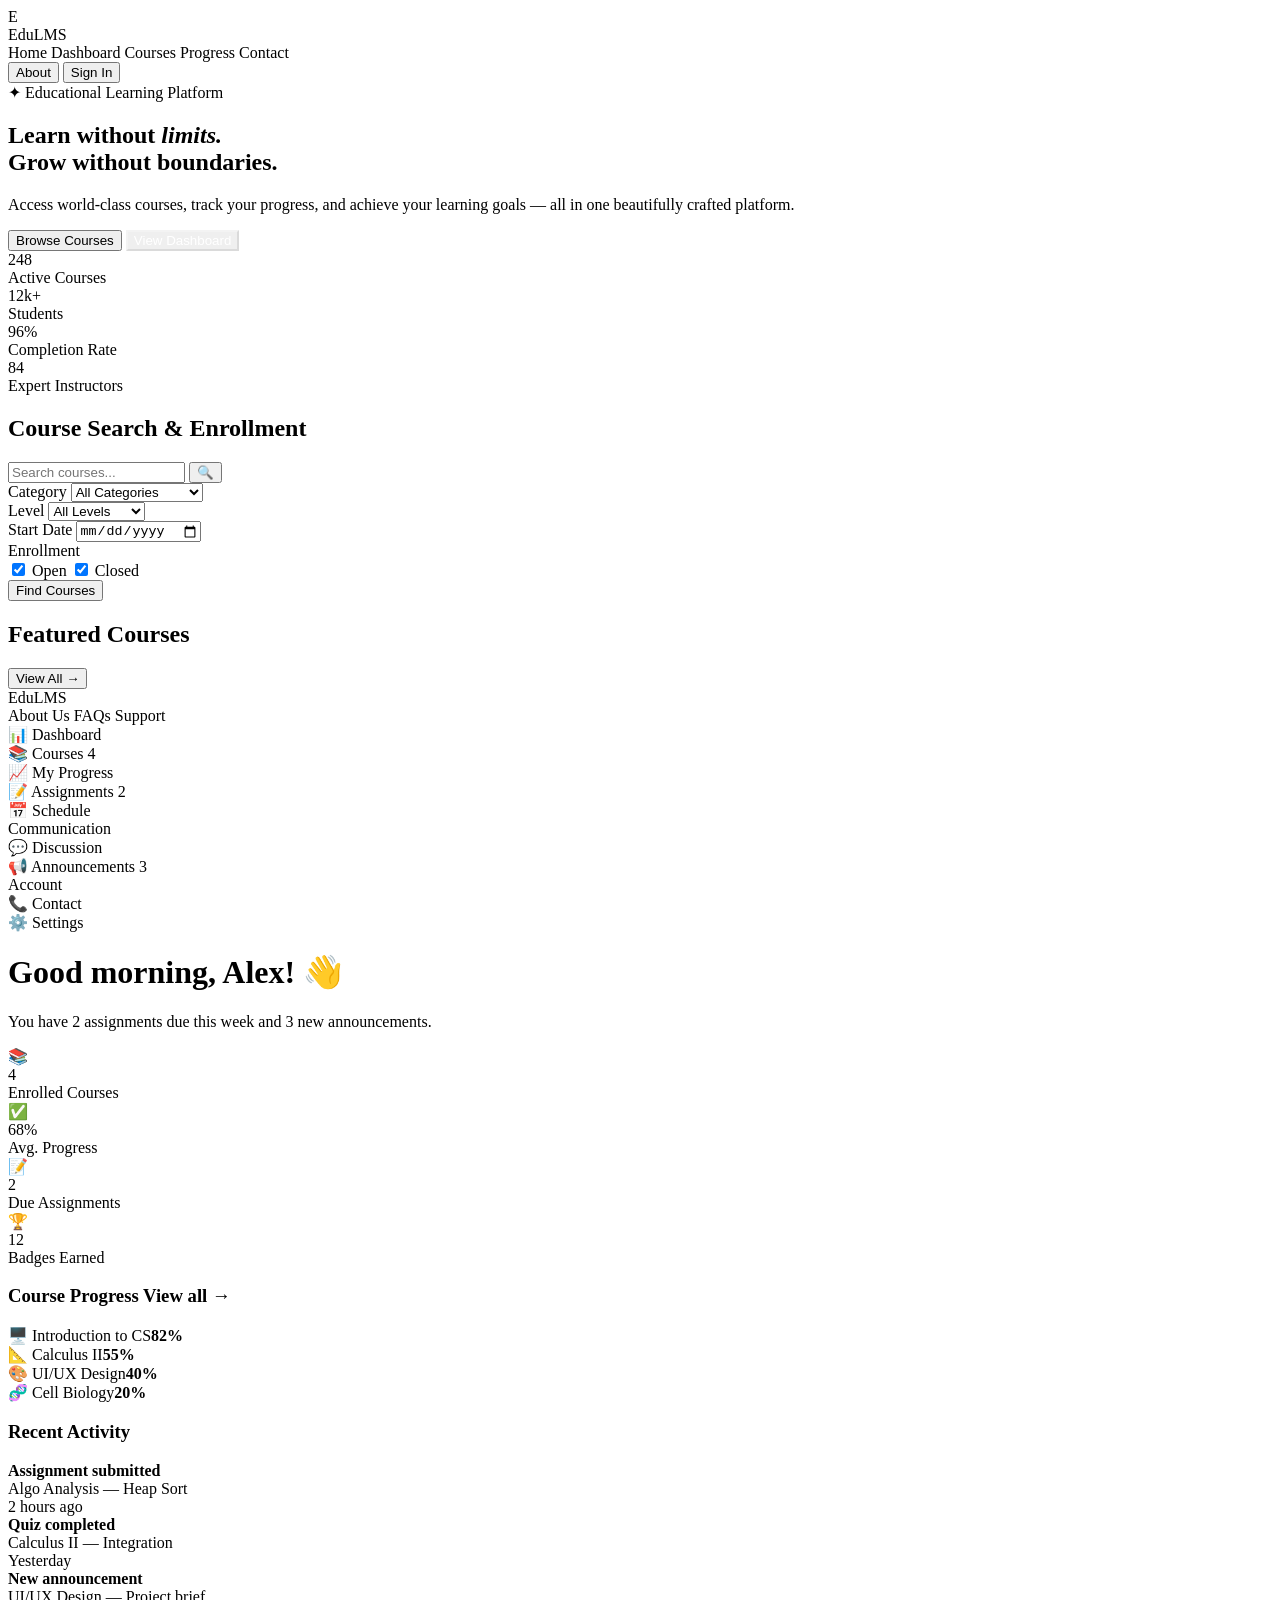
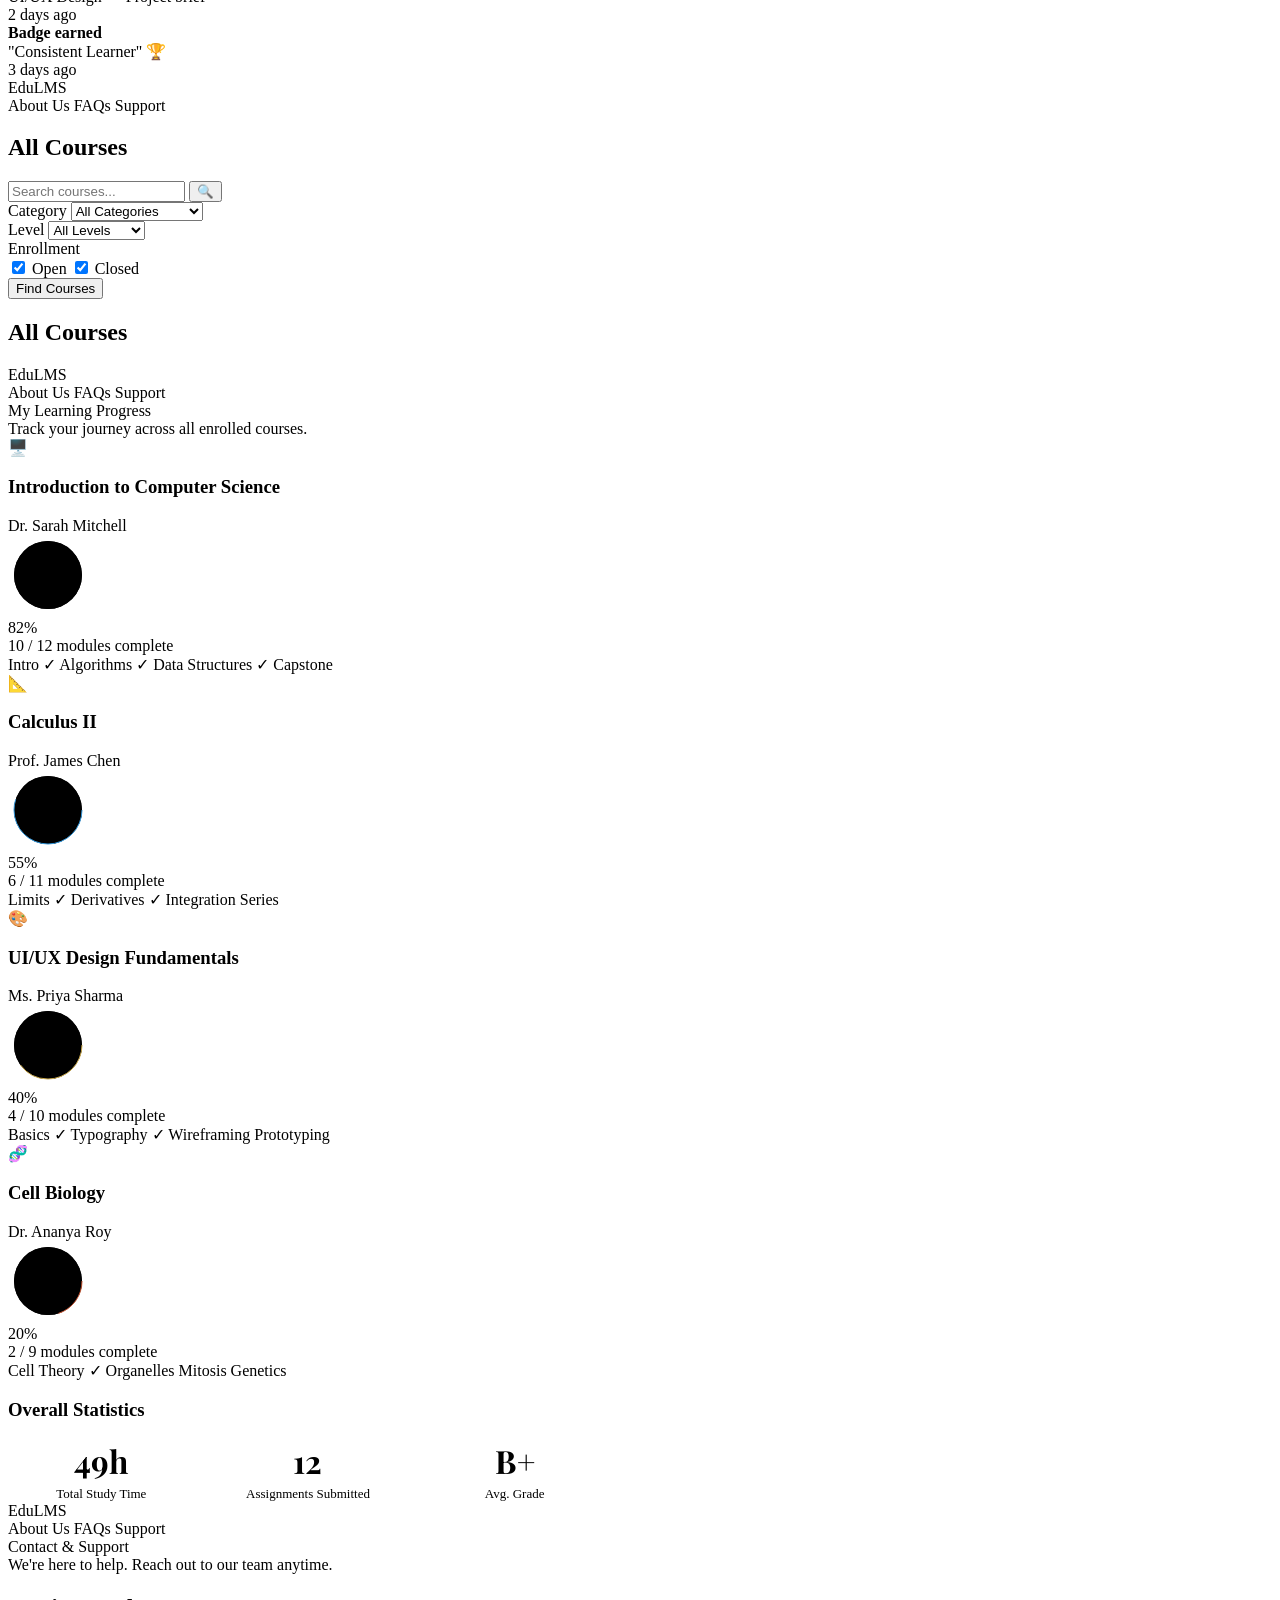
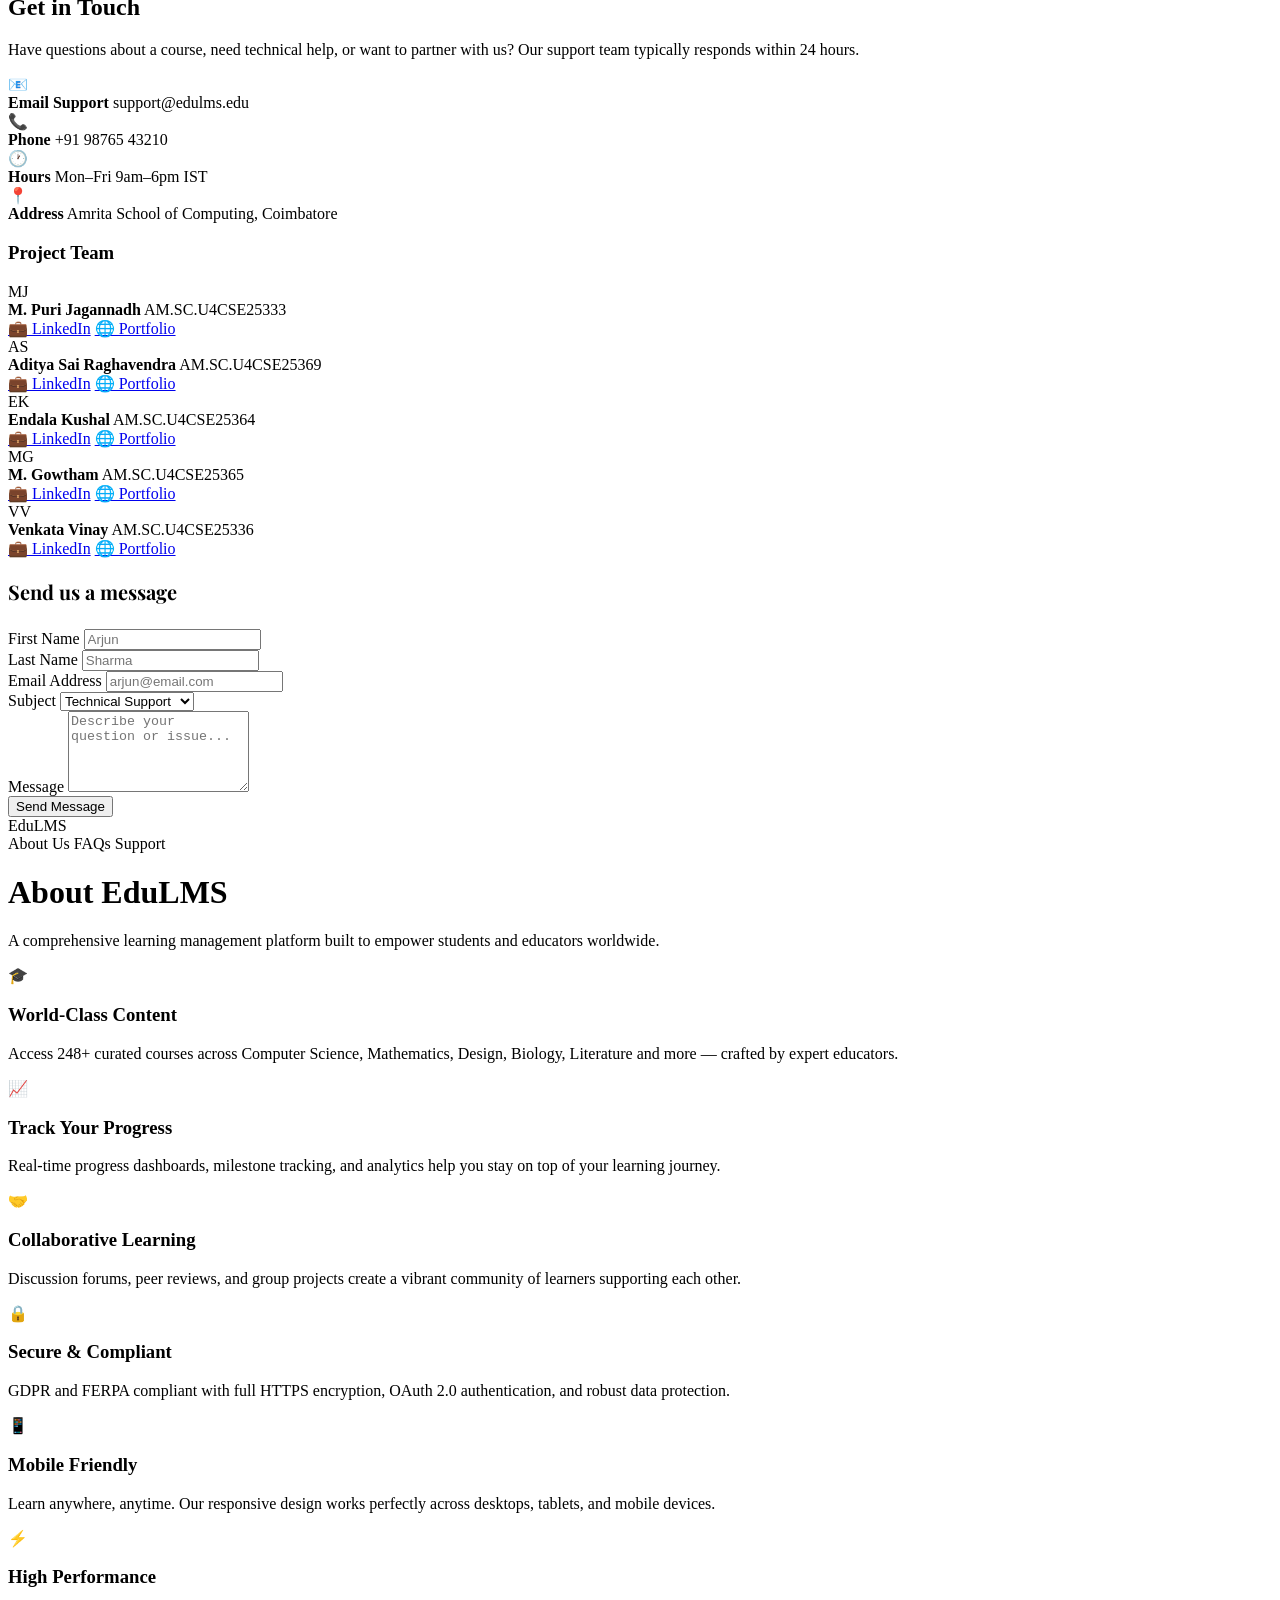
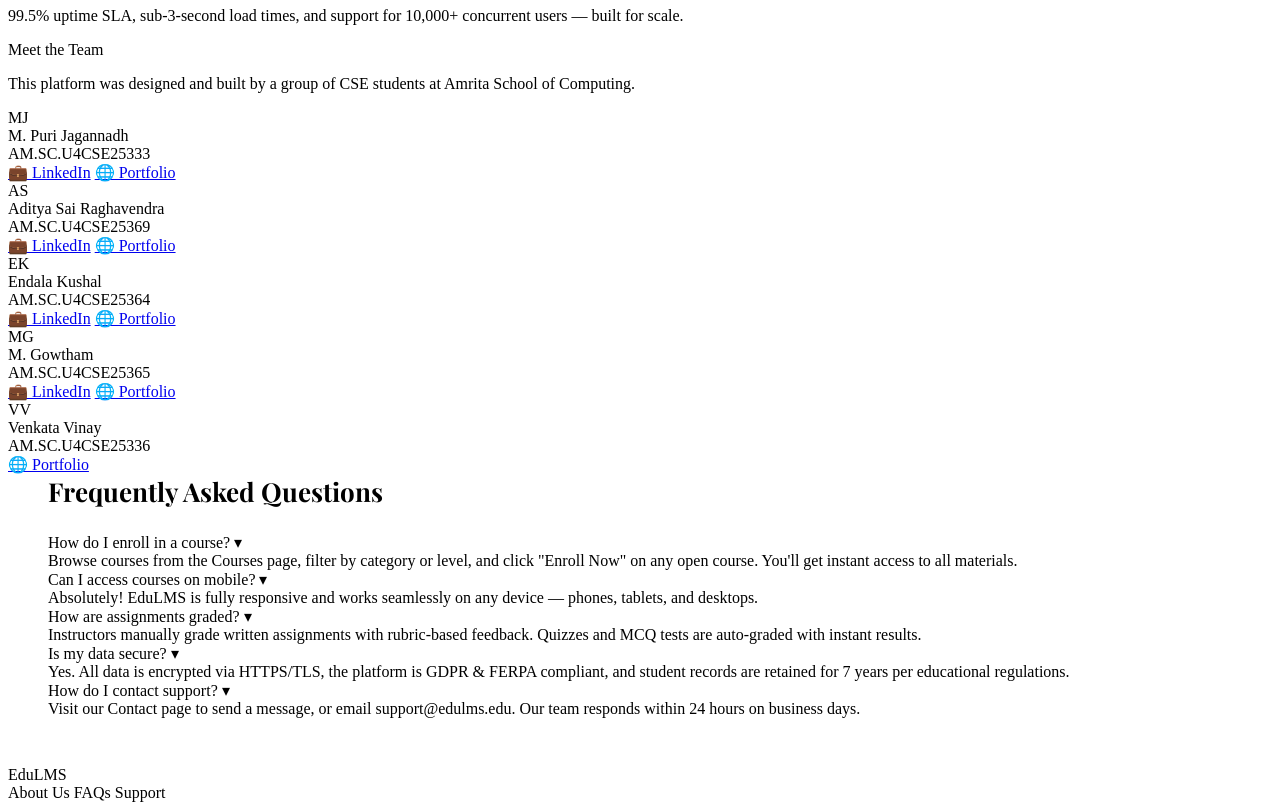
==== commit fcdc1bdb: "Update index.html" ====
--- a/index.html
+++ b/index.html
@@ -6,7 +6,7 @@
 <title>EduLMS – Educational Learning Platform</title>
 <link rel="preconnect" href="https://fonts.googleapis.com">
 <link href="https://fonts.googleapis.com/css2?family=Playfair+Display:wght@400;700;900&family=DM+Sans:wght@300;400;500;600&display=swap" rel="stylesheet">
-<link rel="stylesheet" href="Style.css">
+<link rel="stylesheet" href="style.css">
 </head>
 <body>
 
@@ -742,6 +742,6 @@
 <!-- TOAST -->
 <div class="toast" id="toast"></div>
 
-<script src="Script.js"></script>
+<script src="script.js"></script>
 </body>
 </html>
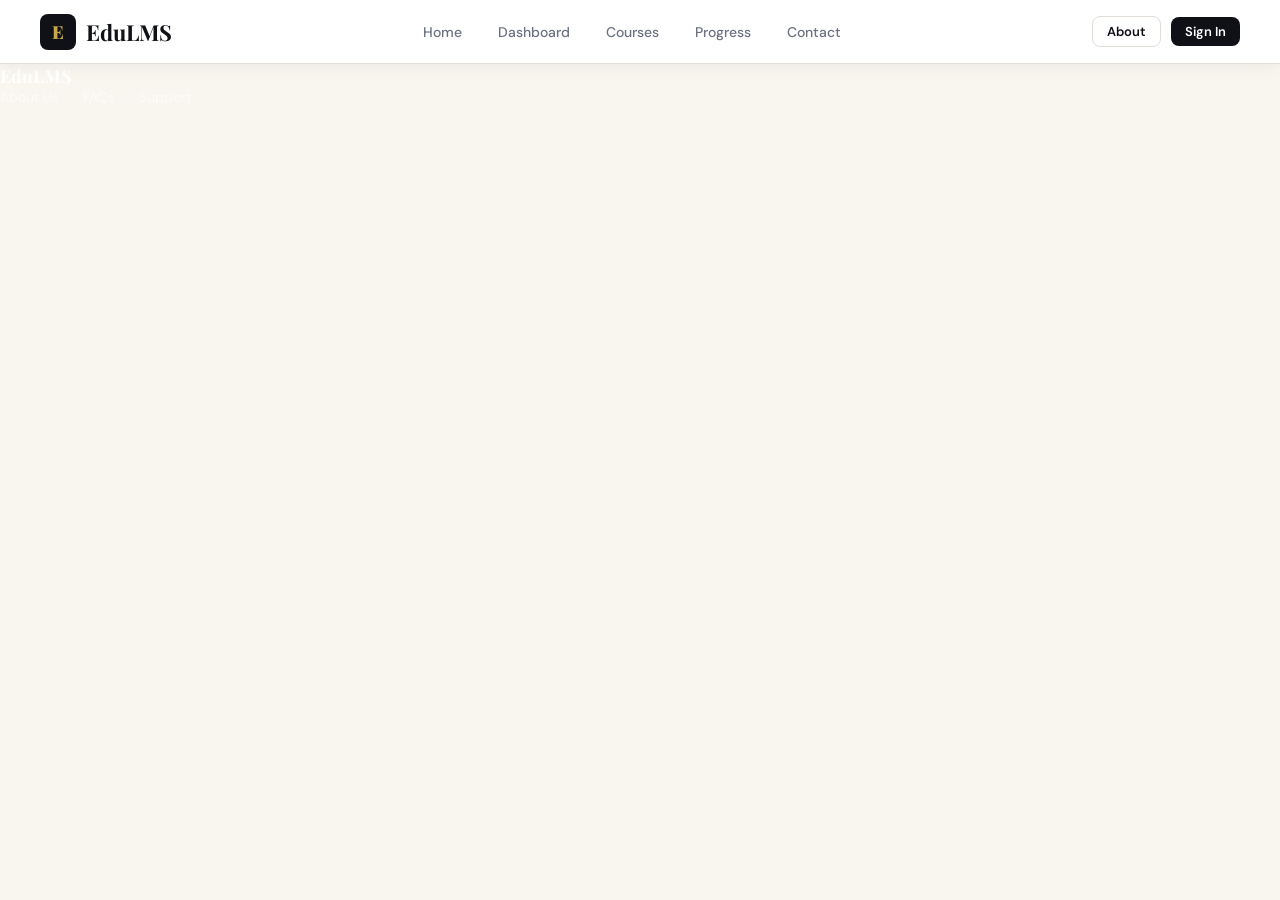
==== commit 8a059bf6: "Update index.html" ====
--- a/index.html
+++ b/index.html
@@ -1,747 +1,1023 @@
 <!DOCTYPE html>
 <html lang="en">
+
 <head>
-<meta charset="UTF-8">
-<meta name="viewport" content="width=device-width, initial-scale=1.0">
-<title>EduLMS – Educational Learning Platform</title>
-<link rel="preconnect" href="https://fonts.googleapis.com">
-<link href="https://fonts.googleapis.com/css2?family=Playfair+Display:wght@400;700;900&family=DM+Sans:wght@300;400;500;600&display=swap" rel="stylesheet">
-<link rel="stylesheet" href="style.css">
+  <meta charset="UTF-8">
+  <meta name="viewport" content="width=device-width, initial-scale=1.0">
+  <title>EduLMS – Educational Learning Platform</title>
+  <link rel="preconnect" href="https://fonts.googleapis.com">
+  <link
+    href="https://fonts.googleapis.com/css2?family=Playfair+Display:wght@400;700;900&family=DM+Sans:wght@300;400;500;600&display=swap"
+    rel="stylesheet">
+  <link rel="stylesheet" href="style.css">
 </head>
+
 <body>
 
-<!-- NAV -->
-<nav>
-  <div class="nav-logo" onclick="showPage('home')">
-    <div class="logo-icon">E</div>
-    EduLMS
-  </div>
-  <div class="nav-links">
-    <a onclick="showPage('home')" id="nav-home" class="active">Home</a>
-    <a onclick="showPage('dashboard')" id="nav-dashboard">Dashboard</a>
-    <a onclick="showPage('courses')" id="nav-courses">Courses</a>
-    <a onclick="showPage('progress')" id="nav-progress">Progress</a>
-    <a onclick="showPage('contact')" id="nav-contact">Contact</a>
-  </div>
-  <div class="nav-right">
-    <button class="btn btn-outline btn-sm" onclick="showPage('about')">About</button>
-    <button class="btn btn-primary btn-sm" onclick="showToast('👋 Welcome back, Student!')">Sign In</button>
-  </div>
-</nav>
-
-<!-- ===================== HOME PAGE ===================== -->
-<div id="page-home" class="page active">
-  <section class="hero">
-    <div class="hero-content fade-up">
-      <div class="hero-badge">✦ Educational Learning Platform</div>
-      <h1>Learn without <em>limits.</em><br>Grow without boundaries.</h1>
-      <p>Access world-class courses, track your progress, and achieve your learning goals — all in one beautifully crafted platform.</p>
-      <div class="hero-actions">
-        <button class="btn btn-gold btn-lg" onclick="showPage('courses')">Browse Courses</button>
-        <button class="btn btn-outline btn-lg" style="color:#fff;border-color:rgba(255,255,255,0.3)" onclick="showPage('dashboard')">View Dashboard</button>
-      </div>
-    </div>
-    <div class="hero-visual fade-up fade-up-delay-1">
-      <div class="hero-stats">
-        <div class="stat-card">
-          <div class="stat-num">248</div>
-          <div class="stat-label">Active Courses</div>
-        </div>
-        <div class="stat-card">
-          <div class="stat-num">12k+</div>
-          <div class="stat-label">Students</div>
-        </div>
-        <div class="stat-card">
-          <div class="stat-num">96%</div>
-          <div class="stat-label">Completion Rate</div>
-        </div>
-        <div class="stat-card">
-          <div class="stat-num">84</div>
-          <div class="stat-label">Expert Instructors</div>
-        </div>
-      </div>
-    </div>
-  </section>
-
-  <section class="search-section">
-    <h2>Course Search &amp; Enrollment</h2>
-    <div class="search-bar">
-      <input type="text" id="home-search" placeholder="Search courses..." oninput="filterHomeSearch()">
-      <button onclick="filterHomeSearch()">🔍</button>
-    </div>
-    <div class="search-filters">
-      <div class="filter-group">
-        <label>Category</label>
-        <select id="filter-category" onchange="filterHomeSearch()">
-          <option value="">All Categories</option>
-          <option>Computer Science</option>
-          <option>Mathematics</option>
-          <option>Design</option>
-          <option>Biology</option>
-          <option>Literature</option>
-          <option>Data Science</option>
-        </select>
-      </div>
-      <div class="filter-group">
-        <label>Level</label>
-        <select id="filter-level" onchange="filterHomeSearch()">
-          <option value="">All Levels</option>
-          <option>Beginner</option>
-          <option>Intermediate</option>
-          <option>Advanced</option>
-        </select>
-      </div>
-      <div class="filter-group">
-        <label>Start Date</label>
-        <input type="date" id="filter-date">
-      </div>
-      <div class="enrollment-filter">
-        <label class="title">Enrollment</label>
-        <div class="checkbox-row">
-          <label><input type="checkbox" id="check-open" checked onchange="filterHomeSearch()"> Open</label>
-          <label><input type="checkbox" id="check-closed" checked onchange="filterHomeSearch()"> Closed</label>
-        </div>
-      </div>
-      <button class="btn btn-primary" onclick="filterHomeSearch()">Find Courses</button>
-    </div>
-  </section>
-
-  <section class="courses-section">
-    <div class="section-header">
-      <h2>Featured Courses</h2>
-      <button class="btn btn-outline btn-sm" onclick="showPage('courses')">View All →</button>
-    </div>
-    <div class="courses-grid" id="home-courses-grid"></div>
-  </section>
-
-  <div data-role="pagebar">
+  <!-- NAV -->
+  <nav>
+    <div class="nav-logo" onclick="showPage('home')">
+      <div class="logo-icon">E</div>
+      EduLMS
+    </div>
+    <div class="nav-links">
+      <a onclick="showPage('home')" id="nav-home">Home</a>
+      <a onclick="showPage('dashboard')" id="nav-dashboard">Dashboard</a>
+      <a onclick="showPage('courses')" id="nav-courses">Courses</a>
+      <a onclick="showPage('progress')" id="nav-progress">Progress</a>
+      <a onclick="showPage('contact')" id="nav-contact">Contact</a>
+    </div>
+    <div class="nav-mobile-toggle" onclick="App.toggleMobileMenu()">☰</div>
+    <div class="nav-right">
+      <button class="btn btn-outline btn-sm" onclick="showPage('about')">About</button>
+      <button class="btn btn-primary btn-sm" onclick="showPage('signin')">Sign In</button>
+    </div>
+  </nav>
+
+  <!-- ===================== HOME PAGE ===================== -->
+  <div id="page-home" class="page">
+    <section class="hero">
+      <div class="hero-content fade-up">
+        <div class="hero-badge">✦ Educational Learning Platform</div>
+        <h1>Learn without <em>limits.</em><br>Grow without boundaries.</h1>
+        <p>Access world-class courses, track your progress, and achieve your learning goals — all in one beautifully
+          crafted platform.</p>
+        <div class="hero-actions">
+          <button class="btn btn-gold btn-lg" onclick="showPage('courses')">Browse Courses</button>
+          <button class="btn btn-outline btn-lg" style="color:#fff;border-color:rgba(255,255,255,0.3)"
+            onclick="showPage('dashboard')">View Dashboard</button>
+        </div>
+      </div>
+      <div class="hero-visual fade-up fade-up-delay-1">
+        <div class="hero-stats">
+          <div class="stat-card">
+            <div class="stat-num">248</div>
+            <div class="stat-label">Active Courses</div>
+          </div>
+          <div class="stat-card">
+            <div class="stat-num">12k+</div>
+            <div class="stat-label">Students</div>
+          </div>
+          <div class="stat-card">
+            <div class="stat-num">96%</div>
+            <div class="stat-label">Completion Rate</div>
+          </div>
+          <div class="stat-card">
+            <div class="stat-num">84</div>
+            <div class="stat-label">Expert Instructors</div>
+          </div>
+        </div>
+      </div>
+    </section>
+
+    <section class="search-section">
+      <h2>Course Search &amp; Enrollment</h2>
+      <div class="search-bar">
+        <input type="text" id="home-search" placeholder="Search courses...">
+        <button onclick="App.handleFilterChange()">🔍</button>
+      </div>
+      <div class="search-filters">
+        <div class="filter-group">
+          <label>Category</label>
+          <select id="filter-category">
+            <option value="">All Categories</option>
+            <option>Computer Science</option>
+            <option>Mathematics</option>
+            <option>Design</option>
+            <option>Biology</option>
+            <option>Literature</option>
+            <option>Data Science</option>
+          </select>
+        </div>
+        <div class="filter-group">
+          <label>Level</label>
+          <select id="filter-level">
+            <option value="">All Levels</option>
+            <option>Beginner</option>
+            <option>Intermediate</option>
+            <option>Advanced</option>
+          </select>
+        </div>
+        <div class="enrollment-filter">
+          <label class="title">Enrollment</label>
+          <div class="checkbox-row">
+            <label><input type="checkbox" id="check-open" checked> Open</label>
+            <label><input type="checkbox" id="check-closed" checked> Closed</label>
+          </div>
+        </div>
+        <button class="btn btn-primary" onclick="App.handleFilterChange()">Find Courses</button>
+      </div>
+    </section>
+
+    <section class="courses-section">
+      <div class="section-header">
+        <h2>Featured Courses</h2>
+        <button class="btn btn-outline btn-sm" onclick="showPage('courses')">View All →</button>
+      </div>
+      <div class="courses-grid" id="home-courses-grid"></div>
+    </section>
+  </div>
+
+  <!-- ===================== DASHBOARD PAGE ===================== -->
+  <div id="page-dashboard" class="page">
+    <div class="dashboard-layout">
+      <aside class="sidebar">
+        <div class="sidebar-item" onclick="showPage('dashboard')">
+          <span class="sidebar-icon">📊</span> Dashboard
+        </div>
+        <div class="sidebar-item" onclick="showPage('courses')">
+          <span class="sidebar-icon">📚</span> Courses
+          <span class="badge-count">4</span>
+        </div>
+        <div class="sidebar-item" onclick="showPage('progress')">
+          <span class="sidebar-icon">📈</span> My Progress
+        </div>
+        <div class="sidebar-item" onclick="showPage('assignments')">
+          <span class="sidebar-icon">📝</span> Assignments
+          <span class="badge-count">2</span>
+        </div>
+        <div class="sidebar-item" onclick="showPage('schedule')">
+          <span class="sidebar-icon">📅</span> Schedule
+        </div>
+        <div class="sidebar-section-title">Communication</div>
+        <div class="sidebar-item" onclick="showPage('discussions')">
+          <span class="sidebar-icon">💬</span> Discussion
+        </div>
+        <div class="sidebar-item" onclick="showPage('announcements')">
+          <span class="sidebar-icon">📢</span> Announcements
+          <span class="badge-count">3</span>
+        </div>
+        <div class="sidebar-section-title">Account</div>
+        <div class="sidebar-item" onclick="showPage('contact')">
+          <span class="sidebar-icon">📞</span> Contact
+        </div>
+        <div class="sidebar-item" onclick="showPage('settings')">
+          <span class="sidebar-icon">⚙️</span> Settings
+        </div>
+      </aside>
+
+      <main class="dashboard-main">
+        <div class="dashboard-header">
+          <h1>Good morning, Student! 👋</h1>
+          <p>You have 2 assignments due this week and 3 new announcements.</p>
+        </div>
+
+        <div class="stats-row">
+          <div class="stat-box">
+            <div class="stat-icon icon-gold">📚</div>
+            <div class="stat-box-info">
+              <div class="stat-box-num">4</div>
+              <div class="stat-box-label">Enrolled Courses</div>
+            </div>
+          </div>
+          <div class="stat-box">
+            <div class="stat-icon icon-sage">✅</div>
+            <div class="stat-box-info">
+              <div class="stat-box-num">68%</div>
+              <div class="stat-box-label">Avg. Progress</div>
+            </div>
+          </div>
+          <div class="stat-box">
+            <div class="stat-icon icon-rust">📝</div>
+            <div class="stat-box-info">
+              <div class="stat-box-num">2</div>
+              <div class="stat-box-label">Due Assignments</div>
+            </div>
+          </div>
+          <div class="stat-box">
+            <div class="stat-icon icon-ink">🏆</div>
+            <div class="stat-box-info">
+              <div class="stat-box-num">12</div>
+              <div class="stat-box-label">Badges Earned</div>
+            </div>
+          </div>
+        </div>
+
+        <div class="dashboard-grid">
+          <div class="card">
+            <h3>Course Progress <a onclick="showPage('progress')">View all →</a></h3>
+            <div class="progress-item">
+              <div class="progress-header"><span>🖥️ Introduction to CS</span><span>82%</span></div>
+              <div class="progress-bar">
+                <div class="progress-fill" style="width:82%"></div>
+              </div>
+            </div>
+            <div class="progress-item">
+              <div class="progress-header"><span>📐 Calculus II</span><span>55%</span></div>
+              <div class="progress-bar">
+                <div class="progress-fill" style="width:55%"></div>
+              </div>
+            </div>
+            <div class="progress-item">
+              <div class="progress-header"><span>🎨 UI/UX Design</span><span>40%</span></div>
+              <div class="progress-bar">
+                <div class="progress-fill" style="width:40%;background:var(--gold)"></div>
+              </div>
+            </div>
+            <div class="progress-item">
+              <div class="progress-header"><span>🧬 Cell Biology</span><span>20%</span></div>
+              <div class="progress-bar">
+                <div class="progress-fill" style="width:20%;background:var(--rust)"></div>
+              </div>
+            </div>
+          </div>
+
+          <div class="card">
+            <h3>Recent Activity</h3>
+            <div class="activity-item">
+              <div class="activity-dot dot-sage"></div>
+              <div>
+                <div class="activity-text"><strong>Assignment submitted</strong><br>Algo Analysis — Heap Sort</div>
+                <div class="activity-time">2 hours ago</div>
+              </div>
+            </div>
+            <div class="activity-item">
+              <div class="activity-dot dot-gold"></div>
+              <div>
+                <div class="activity-text"><strong>Quiz completed</strong><br>Calculus II — Integration</div>
+                <div class="activity-time">Yesterday</div>
+              </div>
+            </div>
+            <div class="activity-item">
+              <div class="activity-dot dot-rust"></div>
+              <div>
+                <div class="activity-text"><strong>New announcement</strong><br>UI/UX Design — Project brief</div>
+                <div class="activity-time">2 days ago</div>
+              </div>
+            </div>
+            <div class="activity-item">
+              <div class="activity-dot dot-sage"></div>
+              <div>
+                <div class="activity-text"><strong>Badge earned</strong><br>"Consistent Learner" 🏆</div>
+                <div class="activity-time">3 days ago</div>
+              </div>
+            </div>
+          </div>
+        </div>
+      </main>
+    </div>
+  </div>
+
+  <!-- ===================== COURSES PAGE ===================== -->
+  <div id="page-courses" class="page">
+    <section class="search-section">
+      <h2>All Courses</h2>
+      <div class="search-bar">
+        <input type="text" id="courses-search" placeholder="Search courses...">
+        <button onclick="App.handleFilterChange()">🔍</button>
+      </div>
+      <div class="search-filters">
+        <div class="filter-group">
+          <label>Category</label>
+          <select id="cp-category">
+            <option value="">All Categories</option>
+            <option>Computer Science</option>
+            <option>Mathematics</option>
+            <option>Design</option>
+            <option>Biology</option>
+            <option>Literature</option>
+            <option>Data Science</option>
+          </select>
+        </div>
+        <div class="filter-group">
+          <label>Level</label>
+          <select id="cp-level">
+            <option value="">All Levels</option>
+            <option>Beginner</option>
+            <option>Intermediate</option>
+            <option>Advanced</option>
+          </select>
+        </div>
+        <div class="enrollment-filter">
+          <label class="title">Enrollment</label>
+          <div class="checkbox-row">
+            <label><input type="checkbox" id="cp-open" checked> Open</label>
+            <label><input type="checkbox" id="cp-closed" checked> Closed</label>
+          </div>
+        </div>
+        <button class="btn btn-primary" onclick="App.handleFilterChange()">Find Courses</button>
+      </div>
+    </section>
+
+    <section class="courses-section">
+      <div class="section-header">
+        <h2 id="courses-count">All Courses</h2>
+      </div>
+      <div class="courses-grid" id="courses-grid"></div>
+    </section>
+  </div>
+
+  <!-- ===================== PROGRESS PAGE ===================== -->
+  <div id="page-progress" class="page">
+    <div class="page-content">
+      <div class="page-title">My Learning Progress</div>
+      <div class="page-subtitle">Track your journey across all enrolled courses.</div>
+
+      <div class="progress-grid">
+        <div class="progress-card">
+          <div class="progress-card-header">
+            <div class="course-icon-sm banner-cs" style="border-radius:10px">🖥️</div>
+            <div>
+              <h3>Introduction to Computer Science</h3>
+              <div class="instructor">Dr. Sarah Mitchell</div>
+            </div>
+          </div>
+          <div class="big-progress">
+            <div class="circle-progress">
+              <svg viewBox="0 0 80 80" width="80" height="80">
+                <circle class="track" cx="40" cy="40" r="34" />
+                <circle class="fill" cx="40" cy="40" r="34" stroke-dasharray="213.6" stroke-dashoffset="38.4" />
+              </svg>
+              <div class="circle-num">82%</div>
+            </div>
+            <div class="progress-topics">10 / 12 modules complete</div>
+          </div>
+          <div class="milestone-row">
+            <span class="milestone done">Intro ✓</span>
+            <span class="milestone done">Algorithms ✓</span>
+            <span class="milestone done">Data Structures ✓</span>
+            <span class="milestone pending">Capstone</span>
+          </div>
+        </div>
+
+        <div class="progress-card">
+          <div class="progress-card-header">
+            <div class="course-icon-sm banner-math" style="border-radius:10px">📐</div>
+            <div>
+              <h3>Calculus II</h3>
+              <div class="instructor">Prof. James Chen</div>
+            </div>
+          </div>
+          <div class="big-progress">
+            <div class="circle-progress">
+              <svg viewBox="0 0 80 80" width="80" height="80">
+                <circle class="track" cx="40" cy="40" r="34" />
+                <circle class="fill" cx="40" cy="40" r="34" stroke-dasharray="213.6" stroke-dashoffset="96.1"
+                  stroke="#3498db" />
+              </svg>
+              <div class="circle-num">55%</div>
+            </div>
+            <div class="progress-topics">6 / 11 modules complete</div>
+          </div>
+          <div class="milestone-row">
+            <span class="milestone done">Limits ✓</span>
+            <span class="milestone done">Derivatives ✓</span>
+            <span class="milestone pending">Integration</span>
+            <span class="milestone pending">Series</span>
+          </div>
+        </div>
+
+        <div class="progress-card">
+          <div class="progress-card-header">
+            <div class="course-icon-sm banner-design" style="border-radius:10px">🎨</div>
+            <div>
+              <h3>UI/UX Design Fundamentals</h3>
+              <div class="instructor">Ms. Priya Sharma</div>
+            </div>
+          </div>
+          <div class="big-progress">
+            <div class="circle-progress">
+              <svg viewBox="0 0 80 80" width="80" height="80">
+                <circle class="track" cx="40" cy="40" r="34" />
+                <circle class="fill" cx="40" cy="40" r="34" stroke-dasharray="213.6" stroke-dashoffset="128.2"
+                  stroke="#c9a84c" />
+              </svg>
+              <div class="circle-num">40%</div>
+            </div>
+            <div class="progress-topics">4 / 10 modules complete</div>
+          </div>
+          <div class="milestone-row">
+            <span class="milestone done">Basics ✓</span>
+            <span class="milestone done">Typography ✓</span>
+            <span class="milestone pending">Wireframing</span>
+            <span class="milestone pending">Prototyping</span>
+          </div>
+        </div>
+
+        <div class="progress-card">
+          <div class="progress-card-header">
+            <div class="course-icon-sm banner-bio" style="border-radius:10px">🧬</div>
+            <div>
+              <h3>Cell Biology</h3>
+              <div class="instructor">Dr. Ananya Roy</div>
+            </div>
+          </div>
+          <div class="big-progress">
+            <div class="circle-progress">
+              <svg viewBox="0 0 80 80" width="80" height="80">
+                <circle class="track" cx="40" cy="40" r="34" />
+                <circle class="fill" cx="40" cy="40" r="34" stroke-dasharray="213.6" stroke-dashoffset="170.9"
+                  stroke="#c0512f" />
+              </svg>
+              <div class="circle-num">20%</div>
+            </div>
+            <div class="progress-topics">2 / 9 modules complete</div>
+          </div>
+          <div class="milestone-row">
+            <span class="milestone done">Cell Theory ✓</span>
+            <span class="milestone pending">Organelles</span>
+            <span class="milestone pending">Mitosis</span>
+            <span class="milestone pending">Genetics</span>
+          </div>
+        </div>
+      </div>
+
+      <div class="card" style="max-width:600px">
+        <h3>Overall Statistics</h3>
+        <div class="stats-grid-3">
+          <div>
+            <div class="stat-value" style="color:var(--sage)">49h</div>
+            <div class="stat-label-sm">Total Study Time</div>
+          </div>
+          <div>
+            <div class="stat-value" style="color:var(--gold)">12</div>
+            <div class="stat-label-sm">Assignments Submitted</div>
+          </div>
+          <div>
+            <div class="stat-value" style="color:var(--rust)">B+</div>
+            <div class="stat-label-sm">Avg. Grade</div>
+          </div>
+        </div>
+      </div>
+    </div>
+  </div>
+
+  <!-- ===================== CONTACT PAGE ===================== -->
+  <div id="page-contact" class="page">
+    <div class="page-content">
+      <div class="page-title">Contact &amp; Support</div>
+      <div class="page-subtitle">We're here to help. Reach out to our team anytime.</div>
+
+      <div class="contact-grid">
+        <div class="contact-info">
+          <h2>Get in Touch</h2>
+          <p>Have questions about a course, need technical help, or want to partner with us? Our support team typically
+            responds within 24 hours.</p>
+
+          <div class="contact-item">
+            <div class="contact-icon">📧</div>
+            <div class="contact-item-text">
+              <strong>Email Support</strong>
+              <span>support@edulms.edu</span>
+            </div>
+          </div>
+          <div class="contact-item">
+            <div class="contact-icon">📞</div>
+            <div class="contact-item-text">
+              <strong>Phone</strong>
+              <span>+91 98765 43210</span>
+            </div>
+          </div>
+          <div class="contact-item">
+            <div class="contact-icon">🕐</div>
+            <div class="contact-item-text">
+              <strong>Hours</strong>
+              <span>Mon–Fri 9am–6pm IST</span>
+            </div>
+          </div>
+          <div class="contact-item">
+            <div class="contact-icon">📍</div>
+            <div class="contact-item-text">
+              <strong>Address</strong>
+              <span>Amrita School of Computing, Coimbatore</span>
+            </div>
+          </div>
+
+          <div class="team-section">
+            <h3>Project Team</h3>
+            <div class="team-grid">
+              <div class="team-card">
+                <div class="team-avatar">MJ</div>
+                <div class="team-info">
+                  <strong>M. Puri Jagannadh</strong>
+                  <span>AM.SC.U4CSE25333</span>
+                  <div class="team-links">
+                    <a href="https://www.linkedin.com/in/m-puri-jagannadh-undefined-94372840a/" target="_blank"
+                      rel="noopener noreferrer" class="team-link linkedin">💼 LinkedIn</a>
+                    <a href="https://purijagannadh22.github.io/portfolio/" target="_blank" rel="noopener noreferrer"
+                      class="team-link portfolio">🌐 Portfolio</a>
+                  </div>
+                </div>
+              </div>
+              <div class="team-card">
+                <div class="team-avatar">AS</div>
+                <div class="team-info">
+                  <strong>Aditya Sai Raghavendra</strong>
+                  <span>AM.SC.U4CSE25369</span>
+                  <div class="team-links">
+                    <a href="https://www.linkedin.com/in/aditya-sai" target="_blank" rel="noopener noreferrer"
+                      class="team-link linkedin">💼 LinkedIn</a>
+                    <a href="https://adityasairaghavendra27-oss.github.io/Portfolio/" target="_blank"
+                      rel="noopener noreferrer" class="team-link portfolio">🌐 Portfolio</a>
+                  </div>
+                </div>
+              </div>
+              <div class="team-card">
+                <div class="team-avatar">EK</div>
+                <div class="team-info">
+                  <strong>Endala Kushal</strong>
+                  <span>AM.SC.U4CSE25364</span>
+                  <div class="team-links">
+                    <a href="https://www.linkedin.com/in/kushal-endala-89a638392/" target="_blank"
+                      rel="noopener noreferrer" class="team-link linkedin">💼 LinkedIn</a>
+                    <a href="https://kushalendala.github.io/Portfolio-Kushal/" target="_blank" rel="noopener noreferrer"
+                      class="team-link portfolio">🌐 Portfolio</a>
+                  </div>
+                </div>
+              </div>
+              <div class="team-card">
+                <div class="team-avatar">MG</div>
+                <div class="team-info">
+                  <strong>M. Gautham</strong>
+                  <span>AM.SC.U4CSE25365</span>
+                  <div class="team-links">
+                    <a href="https://www.linkedin.com/in/gautham-nani-4237a7388/" target="_blank"
+                      rel="noopener noreferrer" class="team-link linkedin">💼 LinkedIn</a>
+                    <a href="https://gauthammareedu123-dev.github.io/port/" target="_blank" rel="noopener noreferrer"
+                      class="team-link portfolio">🌐 Portfolio</a>
+                  </div>
+                </div>
+              </div>
+              <div class="team-card">
+                <div class="team-avatar">VV</div>
+                <div class="team-info">
+                  <strong>Venkata Vinay</strong>
+                  <span>AM.SC.U4CSE25336</span>
+                  <div class="team-links">
+                    <a href="https://www.linkedin.com/in/venkatavinay-narra-3b897140a//" target="_blank"
+                      rel="noopener noreferrer" class="team-link linkedin">💼 LinkedIn</a>
+                    <a href="https://narravenkatavinay24.github.io/UID-Project-Portfolio-/" target="_blank"
+                      rel="noopener noreferrer" class="team-link portfolio">🌐 Portfolio</a>
+                  </div>
+                </div>
+              </div>
+            </div>
+          </div>
+        </div>
+
+        <div class="contact-form">
+          <h3 class="mb-0" style="font-family:'Playfair Display',serif;font-size:20px;font-weight:700;margin-bottom:24px">Send us a message</h3>
+          <div class="form-row">
+            <div class="form-group">
+              <label>First Name</label>
+              <input type="text" placeholder="Arjun">
+            </div>
+            <div class="form-group">
+              <label>Last Name</label>
+              <input type="text" placeholder="Sharma">
+            </div>
+          </div>
+          <div class="form-group">
+            <label>Email Address</label>
+            <input type="email" placeholder="arjun@email.com">
+          </div>
+          <div class="form-group">
+            <label>Subject</label>
+            <select>
+              <option>Technical Support</option>
+              <option>Course Enrollment</option>
+              <option>Billing &amp; Payments</option>
+              <option>Content Feedback</option>
+              <option>Partnership</option>
+              <option>Other</option>
+            </select>
+          </div>
+          <div class="form-group">
+            <label>Message</label>
+            <textarea rows="5" placeholder="Describe your question or issue..."></textarea>
+          </div>
+          <button class="btn btn-primary btn-lg"
+            onclick="showToast('✅ Message sent! We\'ll be in touch within 24 hours.')">Send Message</button>
+        </div>
+      </div>
+    </div>
+  </div>
+
+  <!-- ===================== ABOUT PAGE ===================== -->
+  <div id="page-about" class="page">
+    <div class="about-hero">
+      <h1>About EduLMS</h1>
+      <p>A comprehensive learning management platform built to empower students and educators worldwide.</p>
+    </div>
+
+    <div class="about-grid">
+      <div class="about-card">
+        <div class="icon">🎓</div>
+        <h3>World-Class Content</h3>
+        <p>Access 248+ curated courses across Computer Science, Mathematics, Design, Biology, Literature and more —
+          crafted by expert educators.</p>
+      </div>
+      <div class="about-card">
+        <div class="icon">📈</div>
+        <h3>Track Your Progress</h3>
+        <p>Real-time progress dashboards, milestone tracking, and analytics help you stay on top of your learning
+          journey.</p>
+      </div>
+      <div class="about-card">
+        <div class="icon">🤝</div>
+        <h3>Collaborative Learning</h3>
+        <p>Discussion forums, peer reviews, and group projects create a vibrant community of learners supporting each
+          other.</p>
+      </div>
+      <div class="about-card">
+        <div class="icon">🔒</div>
+        <h3>Secure &amp; Compliant</h3>
+        <p>GDPR and FERPA compliant with full HTTPS encryption, OAuth 2.0 authentication, and robust data protection.
+        </p>
+      </div>
+      <div class="about-card">
+        <div class="icon">📱</div>
+        <h3>Mobile Friendly</h3>
+        <p>Learn anywhere, anytime. Our responsive design works perfectly across desktops, tablets, and mobile devices.
+        </p>
+      </div>
+      <div class="about-card">
+        <div class="icon">⚡</div>
+        <h3>High Performance</h3>
+        <p>99.5% uptime SLA, sub-3-second load times, and support for 10,000+ concurrent users — built for scale.</p>
+      </div>
+    </div>
+
+    <!-- Team Section on About Page -->
+    <div class="about-team-section">
+      <div class="about-team-title">Meet the Team</div>
+      <p class="about-team-subtitle">This platform was designed and built by a group of CSE students at Amrita School of
+        Computing.</p>
+      <div class="about-team-grid">
+        <div class="about-team-card">
+          <div class="about-avatar">MJ</div>
+          <div class="about-member-name">M. Puri Jagannadh</div>
+          <div class="about-member-id">AM.SC.U4CSE25333</div>
+          <div class="about-member-links">
+            <a href="https://www.linkedin.com/in/m-puri-jagannadh-undefined-94372840a/" target="_blank"
+              rel="noopener noreferrer">💼 LinkedIn</a>
+            <a href="https://purijagannadh22.github.io/portfolio/" target="_blank" rel="noopener noreferrer">🌐
+              Portfolio</a>
+          </div>
+        </div>
+        <div class="about-team-card">
+          <div class="about-avatar">AS</div>
+          <div class="about-member-name">Aditya Sai Raghavendra</div>
+          <div class="about-member-id">AM.SC.U4CSE25369</div>
+          <div class="about-member-links">
+            <a href="https://www.linkedin.com/in/aditya-sai" target="_blank" rel="noopener noreferrer">💼 LinkedIn</a>
+            <a href="https://adityasairaghavendra27-oss.github.io/Portfolio/" target="_blank"
+              rel="noopener noreferrer">🌐 Portfolio</a>
+          </div>
+        </div>
+        <div class="about-team-card">
+          <div class="about-avatar">EK</div>
+          <div class="about-member-name">Endala Kushal</div>
+          <div class="about-member-id">AM.SC.U4CSE25364</div>
+          <div class="about-member-links">
+            <a href="https://www.linkedin.com/in/kushal-endala-89a638392/" target="_blank" rel="noopener noreferrer">💼
+              LinkedIn</a>
+            <a href="https://kushalendala.github.io/Portfolio-Kushal/" target="_blank" rel="noopener noreferrer">🌐
+              Portfolio</a>
+          </div>
+        </div>
+        <div class="about-team-card">
+          <div class="about-avatar">MG</div>
+          <div class="about-member-name">M. Gautham</div>
+          <div class="about-member-id">AM.SC.U4CSE25365</div>
+          <div class="about-member-links">
+            <a href="https://www.linkedin.com/in/gautham-nani-4237a7388/" target="_blank" rel="noopener noreferrer">💼
+              LinkedIn</a>
+            <a href="https://gauthammareedu123-dev.github.io/port/" target="_blank" rel="noopener noreferrer">🌐
+              Portfolio</a>
+          </div>
+        </div>
+        <div class="about-team-card">
+          <div class="about-avatar">VV</div>
+          <div class="about-member-name">Venkata Vinay</div>
+          <div class="about-member-id">AM.SC.U4CSE25336</div>
+          <div class="about-member-links">
+            <a href="https://narravenkatavinay24.github.io/UID-Project-Portfolio-/" target="_blank"
+              rel="noopener noreferrer">🌐 Portfolio</a>
+          </div>
+        </div>
+      </div>
+    </div>
+
+    <div class="page-content">
+      <div class="about-team-title">Frequently Asked Questions</div>
+      <div class="faq-section">
+        <div class="faq-item" onclick="toggleFaq(this)">
+          <div class="faq-question">How do I enroll in a course? <span class="faq-chevron">▾</span></div>
+          <div class="faq-answer">Browse courses from the Courses page, filter by category or level, and click "Enroll
+            Now" on any open course. You'll get instant access to all materials.</div>
+        </div>
+        <div class="faq-item" onclick="toggleFaq(this)">
+          <div class="faq-question">Can I access courses on mobile? <span class="faq-chevron">▾</span></div>
+          <div class="faq-answer">Absolutely! EduLMS is fully responsive and works seamlessly on any device — phones,
+            tablets, and desktops.</div>
+        </div>
+        <div class="faq-item" onclick="toggleFaq(this)">
+          <div class="faq-question">How are assignments graded? <span class="faq-chevron">▾</span></div>
+          <div class="faq-answer">Instructors manually grade written assignments with rubric-based feedback. Quizzes and
+            MCQ tests are auto-graded with instant results.</div>
+        </div>
+        <div class="faq-item" onclick="toggleFaq(this)">
+          <div class="faq-question">Is my data secure? <span class="faq-chevron">▾</span></div>
+          <div class="faq-answer">Yes. All data is encrypted via HTTPS/TLS, the platform is GDPR &amp; FERPA compliant,
+            and student records are retained for 7 years per educational regulations.</div>
+        </div>
+        <div class="faq-item" onclick="toggleFaq(this)">
+          <div class="faq-question">How do I contact support? <span class="faq-chevron">▾</span></div>
+          <div class="faq-answer">Visit our Contact page to send a message, or email support@edulms.edu. Our team
+            responds within 24 hours on business days.</div>
+        </div>
+      </div>
+    </div>
+  </div>
+
+  <!-- ===================== SIGN IN PAGE ===================== -->
+  <div id="page-signin" class="page">
+    <div class="signin-wrapper">
+      <div class="card signin-card">
+        <div class="signin-header">
+          <h1>Welcome Back</h1>
+          <p class="page-subtitle">Sign in to continue your learning journey</p>
+        </div>
+
+        <form id="signinForm">
+          <div class="form-group">
+            <label>Email Address</label>
+            <input type="email" placeholder="name@example.com" required>
+          </div>
+          <div class="form-group">
+            <div class="password-label-row">
+              <label class="mb-0">Password</label>
+              <a href="#" onclick="showToast('Password reset link sent to your email!')" class="forgot-password">Forgot Password?</a>
+            </div>
+            <input type="password" placeholder="••••••••" required>
+          </div>
+          
+          <div class="checkbox-group">
+            <input type="checkbox" id="remember">
+            <label for="remember">Remember me</label>
+          </div>
+
+          <button type="submit" class="btn btn-primary btn-full">Sign In</button>
+        </form>
+
+        <div class="divider">
+          <div class="divider-line"></div>
+          <span>or</span>
+          <div class="divider-line"></div>
+        </div>
+
+        <button class="btn btn-outline btn-full" style="gap: 10px;" onclick="showToast('Connecting to Google...')">
+          <img src="https://www.gstatic.com/images/branding/product/1x/googleg_48dp.png" width="18" alt="Google">
+          Continue with Google
+        </button>
+
+        <div class="signup-footer">
+          Don’t have an account? <a href="#" onclick="showToast('Registration is currently closed.')">Create one</a>
+        </div>
+      </div>
+    </div>
+  </div>
+
+  <!-- ===================== PLACEHOLDER PAGES ===================== -->
+  <div id="page-assignments" class="page">
+    <div class="page-content">
+      <button class="btn btn-outline btn-sm" onclick="showPage('dashboard')" style="margin-bottom: 24px;">← Back to Dashboard</button>
+      <div class="page-title">Assignments</div>
+      <div class="page-subtitle">Manage your coursework and track submission deadlines.</div>
+
+      <div class="card" style="margin-bottom: 24px;">
+        <div style="display:flex; justify-content:space-between; align-items:center; margin-bottom:20px;">
+          <h3 style="margin:0">Upcoming Assignments</h3>
+          <div class="course-tag tag-open">2 Pending</div>
+        </div>
+
+        <div class="activity-item">
+          <div class="activity-dot dot-rust"></div>
+          <div style="flex:1">
+            <div class="activity-text"><strong>Data Structures — Binary Search Trees</strong><br>Due: May 20, 2026</div>
+            <div class="activity-time">Weight: 15% of total grade</div>
+          </div>
+          <button class="btn btn-sage btn-sm">Submit</button>
+        </div>
+
+        <div class="activity-item">
+          <div class="activity-dot dot-gold"></div>
+          <div style="flex:1">
+            <div class="activity-text"><strong>Calculus II — Integration Methods</strong><br>Due: May 22, 2026</div>
+            <div class="activity-time">Weight: 10% of total grade</div>
+          </div>
+          <button class="btn btn-sage btn-sm">Submit</button>
+        </div>
+      </div>
+
+      <div class="card">
+        <h3 style="margin-bottom:20px">Recently Graded</h3>
+        <div class="activity-item">
+          <div class="activity-dot dot-sage"></div>
+          <div style="flex:1">
+            <div class="activity-text"><strong>UI/UX Design — User Persona Project</strong><br>Grade: 95/100</div>
+            <div class="activity-time">Feedback: "Excellent work on user research!"</div>
+          </div>
+          <button class="btn btn-outline btn-sm">View Feedback</button>
+        </div>
+      </div>
+    </div>
+  </div>
+
+  <div id="page-schedule" class="page">
+    <div class="page-content">
+      <button class="btn btn-outline btn-sm" onclick="showPage('dashboard')" style="margin-bottom: 24px;">← Back to Dashboard</button>
+      <div class="page-title">Class Schedule</div>
+      <div class="page-subtitle">Your weekly learning roadmap.</div>
+
+      <div class="card">
+        <div class="progress-item">
+          <div class="progress-header">
+            <strong>Monday, May 18</strong>
+          </div>
+          <div style="margin-top:12px; display:flex; flex-direction:column; gap:12px;">
+            <div style="display:flex; gap:16px; align-items:center; padding:12px; background:var(--cream); border-radius:8px;">
+              <div style="font-weight:700; color:var(--sage); width:80px;">09:00 AM</div>
+              <div>
+                <div style="font-weight:600;">Introduction to CS</div>
+                <div style="font-size:12px; color:var(--muted);">Room 402 • Dr. Mitchell</div>
+              </div>
+            </div>
+            <div style="display:flex; gap:16px; align-items:center; padding:12px; background:var(--cream); border-radius:8px;">
+              <div style="font-weight:700; color:var(--sage); width:80px;">11:30 AM</div>
+              <div>
+                <div style="font-weight:600;">Calculus II</div>
+                <div style="font-size:12px; color:var(--muted);">Room 105 • Prof. Chen</div>
+              </div>
+            </div>
+          </div>
+        </div>
+
+        <div class="progress-item" style="margin-top:32px;">
+          <div class="progress-header">
+            <strong>Tuesday, May 19</strong>
+          </div>
+          <div style="margin-top:12px; display:flex; flex-direction:column; gap:12px;">
+            <div style="display:flex; gap:16px; align-items:center; padding:12px; background:var(--cream); border-radius:8px;">
+              <div style="font-weight:700; color:var(--sage); width:80px;">10:00 AM</div>
+              <div>
+                <div style="font-weight:600;">UI/UX Design</div>
+                <div style="font-size:12px; color:var(--muted);">Design Lab • Ms. Sharma</div>
+              </div>
+            </div>
+          </div>
+        </div>
+      </div>
+    </div>
+  </div>
+
+  <div id="page-discussions" class="page">
+    <div class="page-content">
+      <button class="btn btn-outline btn-sm" onclick="showPage('dashboard')" style="margin-bottom: 24px;">← Back to Dashboard</button>
+      <div class="page-title">Discussion Forums</div>
+      <div class="page-subtitle">Collaborate and learn with your peers.</div>
+
+      <div style="display:grid; grid-template-columns: 250px 1fr; gap:24px;">
+        <aside>
+          <div class="card" style="padding:16px;">
+            <button class="btn btn-primary btn-full" style="margin-bottom:16px;">New Topic</button>
+            <div class="sidebar-section-title">Categories</div>
+            <div class="sidebar-item active">General Help</div>
+            <div class="sidebar-item">CS Study Group</div>
+            <div class="sidebar-item">Design Critique</div>
+            <div class="sidebar-item">Mathematics</div>
+          </div>
+        </aside>
+        
+        <main>
+          <div class="card">
+            <div class="activity-item" style="cursor:pointer" onclick="showToast('Loading discussion thread...')">
+              <div class="avatar-mini" style="background:var(--sage)">JS</div>
+              <div style="flex:1">
+                <div class="activity-text"><strong>How to implement Dijkstra's in Python?</strong></div>
+                <div class="activity-time">Started by John Smith • 12 replies</div>
+              </div>
+              <div class="course-tag tag-open">Active</div>
+            </div>
+            
+            <div class="activity-item" style="cursor:pointer" onclick="showToast('Loading discussion thread...')">
+              <div class="avatar-mini" style="background:var(--gold)">AK</div>
+              <div style="flex:1">
+                <div class="activity-text"><strong>Resources for typography in UI?</strong></div>
+                <div class="activity-time">Started by Anna K. • 8 replies</div>
+              </div>
+              <div class="course-tag tag-open">Active</div>
+            </div>
+          </div>
+        </main>
+      </div>
+    </div>
+  </div>
+
+  <div id="page-announcements" class="page">
+    <div class="page-content">
+      <button class="btn btn-outline btn-sm" onclick="showPage('dashboard')" style="margin-bottom: 24px;">← Back to Dashboard</button>
+      <div class="page-title">Announcements</div>
+      <div class="page-subtitle">Stay updated with the latest news from your instructors.</div>
+
+      <div class="card" style="margin-bottom:20px; border-left: 4px solid var(--gold);">
+        <div style="display:flex; justify-content:space-between; align-items:start;">
+          <div>
+            <h3 style="margin:0; color:var(--ink);">Midterm Exam Schedule Released</h3>
+            <div style="font-size:12px; color:var(--muted); margin-top:4px;">Posted by Academic Office • May 14, 2026</div>
+          </div>
+          <span class="course-tag tag-open">Important</span>
+        </div>
+        <p style="margin-top:16px; line-height:1.6;">The midterm exam schedule for the Spring 2026 semester has been finalized. Please check the student portal for your specific exam dates and locations.</p>
+      </div>
+
+      <div class="card" style="margin-bottom:20px;">
+        <div style="display:flex; justify-content:space-between; align-items:start;">
+          <div>
+            <h3 style="margin:0; color:var(--ink);">New Guest Lecture: Future of AI</h3>
+            <div style="font-size:12px; color:var(--muted); margin-top:4px;">Posted by Dr. Mitchell • May 12, 2026</div>
+          </div>
+        </div>
+        <p style="margin-top:16px; line-height:1.6;">We are excited to host Dr. Elena V. for a guest lecture on the ethical implications of AI in modern software development. Join us this Friday at 4 PM.</p>
+      </div>
+    </div>
+  </div>
+
+  <div id="page-settings" class="page">
+    <div class="page-content">
+      <button class="btn btn-outline btn-sm" onclick="showPage('dashboard')" style="margin-bottom: 24px;">← Back to Dashboard</button>
+      <div class="page-title">Account Settings</div>
+      <div class="page-subtitle">Manage your profile, security, and notification preferences.</div>
+
+      <div class="card" style="max-width: 800px;">
+        <div class="sidebar-section-title">Profile Information</div>
+        <div class="form-row">
+          <div class="form-group">
+            <label>Full Name</label>
+            <input type="text" value="Student Learner">
+          </div>
+          <div class="form-group">
+            <label>Email Address</label>
+            <input type="email" value="student@edulms.edu">
+          </div>
+        </div>
+
+        <div class="sidebar-section-title" style="margin-top:32px;">Notifications</div>
+        <div class="checkbox-group">
+          <input type="checkbox" id="set-email" checked>
+          <label for="set-email">Email notifications for new assignments</label>
+        </div>
+        <div class="checkbox-group">
+          <input type="checkbox" id="set-push" checked>
+          <label for="set-push">Push notifications for announcements</label>
+        </div>
+
+        <div style="margin-top:40px; display:flex; gap:16px;">
+          <button class="btn btn-primary" onclick="showToast('Settings saved successfully!')">Save Changes</button>
+          <button class="btn btn-outline" onclick="showPage('dashboard')">Cancel</button>
+        </div>
+      </div>
+    </div>
+  </div>
+
+  <div id="page-faq" class="page">
+    <div class="page-content">
+      <h1 class="page-title">FAQs</h1>
+      <p class="page-subtitle">Frequently Asked Questions</p>
+      
+      <div class="faq-section mt-32">
+        <div class="faq-item" onclick="toggleFaq(this)">
+          <div class="faq-question">How do I enroll in a course? <span class="faq-chevron">▾</span></div>
+          <div class="faq-answer">Browse courses from the Courses page, filter by category or level, and click "Enroll Now" on any open course.</div>
+        </div>
+      </div>
+    </div>
+  </div>
+
+  <div id="page-details" class="page">
+    <div class="page-content">
+      <button class="btn btn-outline btn-sm" onclick="showPage('courses')" style="margin-bottom: 24px;">← Back to Courses</button>
+      <div id="course-details-view">
+        <!-- Dynamically populated -->
+      </div>
+    </div>
+  </div>
+
+  <!-- GLOBAL FOOTER -->
+  <footer data-role="pagebar">
     <span data-role="brandname">EduLMS</span>
     <div data-role="navlinks">
       <a onclick="showPage('about')">About Us</a>
-      <a onclick="showPage('about')">FAQs</a>
+      <a onclick="showPage('faq')">FAQs</a>
       <a onclick="showPage('contact')">Support</a>
     </div>
-  </div>
-</div>
-
-<!-- ===================== DASHBOARD PAGE ===================== -->
-<div id="page-dashboard" class="page">
-  <div class="dashboard-layout">
-    <aside class="sidebar">
-      <div class="sidebar-item active">
-        <span class="sidebar-icon">📊</span> Dashboard
-      </div>
-      <div class="sidebar-item" onclick="showPage('courses')">
-        <span class="sidebar-icon">📚</span> Courses
-        <span class="badge-count">4</span>
-      </div>
-      <div class="sidebar-item" onclick="showPage('progress')">
-        <span class="sidebar-icon">📈</span> My Progress
-      </div>
-      <div class="sidebar-item">
-        <span class="sidebar-icon">📝</span> Assignments
-        <span class="badge-count">2</span>
-      </div>
-      <div class="sidebar-item">
-        <span class="sidebar-icon">📅</span> Schedule
-      </div>
-      <div class="sidebar-section-title">Communication</div>
-      <div class="sidebar-item">
-        <span class="sidebar-icon">💬</span> Discussion
-      </div>
-      <div class="sidebar-item">
-        <span class="sidebar-icon">📢</span> Announcements
-        <span class="badge-count">3</span>
-      </div>
-      <div class="sidebar-section-title">Account</div>
-      <div class="sidebar-item" onclick="showPage('contact')">
-        <span class="sidebar-icon">📞</span> Contact
-      </div>
-      <div class="sidebar-item">
-        <span class="sidebar-icon">⚙️</span> Settings
-      </div>
-    </aside>
-
-    <main class="dashboard-main">
-      <div class="dashboard-header">
-        <h1>Good morning, Alex! 👋</h1>
-        <p>You have 2 assignments due this week and 3 new announcements.</p>
-      </div>
-
-      <div class="stats-row">
-        <div class="stat-box">
-          <div class="stat-icon icon-gold">📚</div>
-          <div class="stat-box-info">
-            <div class="stat-box-num">4</div>
-            <div class="stat-box-label">Enrolled Courses</div>
-          </div>
-        </div>
-        <div class="stat-box">
-          <div class="stat-icon icon-sage">✅</div>
-          <div class="stat-box-info">
-            <div class="stat-box-num">68%</div>
-            <div class="stat-box-label">Avg. Progress</div>
-          </div>
-        </div>
-        <div class="stat-box">
-          <div class="stat-icon icon-rust">📝</div>
-          <div class="stat-box-info">
-            <div class="stat-box-num">2</div>
-            <div class="stat-box-label">Due Assignments</div>
-          </div>
-        </div>
-        <div class="stat-box">
-          <div class="stat-icon icon-ink">🏆</div>
-          <div class="stat-box-info">
-            <div class="stat-box-num">12</div>
-            <div class="stat-box-label">Badges Earned</div>
-          </div>
-        </div>
-      </div>
-
-      <div class="dashboard-grid">
-        <div class="card">
-          <h3>Course Progress <a onclick="showPage('progress')">View all →</a></h3>
-          <div class="progress-item">
-            <div class="progress-header"><span>🖥️ Introduction to CS</span><span style="color:var(--sage);font-weight:700">82%</span></div>
-            <div class="progress-bar"><div class="progress-fill" style="width:82%"></div></div>
-          </div>
-          <div class="progress-item">
-            <div class="progress-header"><span>📐 Calculus II</span><span style="color:var(--sage);font-weight:700">55%</span></div>
-            <div class="progress-bar"><div class="progress-fill" style="width:55%"></div></div>
-          </div>
-          <div class="progress-item">
-            <div class="progress-header"><span>🎨 UI/UX Design</span><span style="color:var(--gold);font-weight:700">40%</span></div>
-            <div class="progress-bar"><div class="progress-fill" style="width:40%;background:var(--gold)"></div></div>
-          </div>
-          <div class="progress-item">
-            <div class="progress-header"><span>🧬 Cell Biology</span><span style="color:var(--rust);font-weight:700">20%</span></div>
-            <div class="progress-bar"><div class="progress-fill" style="width:20%;background:var(--rust)"></div></div>
-          </div>
-        </div>
-
-        <div class="card">
-          <h3>Recent Activity</h3>
-          <div class="activity-item">
-            <div class="activity-dot dot-sage"></div>
-            <div>
-              <div class="activity-text"><strong>Assignment submitted</strong><br>Algo Analysis — Heap Sort</div>
-              <div class="activity-time">2 hours ago</div>
-            </div>
-          </div>
-          <div class="activity-item">
-            <div class="activity-dot dot-gold"></div>
-            <div>
-              <div class="activity-text"><strong>Quiz completed</strong><br>Calculus II — Integration</div>
-              <div class="activity-time">Yesterday</div>
-            </div>
-          </div>
-          <div class="activity-item">
-            <div class="activity-dot dot-rust"></div>
-            <div>
-              <div class="activity-text"><strong>New announcement</strong><br>UI/UX Design — Project brief</div>
-              <div class="activity-time">2 days ago</div>
-            </div>
-          </div>
-          <div class="activity-item">
-            <div class="activity-dot dot-sage"></div>
-            <div>
-              <div class="activity-text"><strong>Badge earned</strong><br>"Consistent Learner" 🏆</div>
-              <div class="activity-time">3 days ago</div>
-            </div>
-          </div>
-        </div>
-      </div>
-    </main>
-  </div>
-  <div data-role="pagebar">
-    <span data-role="brandname">EduLMS</span>
-    <div data-role="navlinks">
-      <a onclick="showPage('about')">About Us</a>
-      <a onclick="showPage('about')">FAQs</a>
-      <a onclick="showPage('contact')">Support</a>
-    </div>
-  </div>
-</div>
-
-<!-- ===================== COURSES PAGE ===================== -->
-<div id="page-courses" class="page">
-  <section class="search-section">
-    <h2>All Courses</h2>
-    <div class="search-bar">
-      <input type="text" id="courses-search" placeholder="Search courses..." oninput="filterCoursesPage()">
-      <button onclick="filterCoursesPage()">🔍</button>
-    </div>
-    <div class="search-filters">
-      <div class="filter-group">
-        <label>Category</label>
-        <select id="cp-category" onchange="filterCoursesPage()">
-          <option value="">All Categories</option>
-          <option>Computer Science</option>
-          <option>Mathematics</option>
-          <option>Design</option>
-          <option>Biology</option>
-          <option>Literature</option>
-          <option>Data Science</option>
-        </select>
-      </div>
-      <div class="filter-group">
-        <label>Level</label>
-        <select id="cp-level" onchange="filterCoursesPage()">
-          <option value="">All Levels</option>
-          <option>Beginner</option>
-          <option>Intermediate</option>
-          <option>Advanced</option>
-        </select>
-      </div>
-      <div class="enrollment-filter">
-        <label class="title">Enrollment</label>
-        <div class="checkbox-row">
-          <label><input type="checkbox" id="cp-open" checked onchange="filterCoursesPage()"> Open</label>
-          <label><input type="checkbox" id="cp-closed" checked onchange="filterCoursesPage()"> Closed</label>
-        </div>
-      </div>
-      <button class="btn btn-primary" onclick="filterCoursesPage()">Find Courses</button>
-    </div>
-  </section>
-
-  <section class="courses-section">
-    <div class="section-header">
-      <h2 id="courses-count">All Courses</h2>
-    </div>
-    <div class="courses-grid" id="courses-grid"></div>
-  </section>
-
-  <div data-role="pagebar">
-    <span data-role="brandname">EduLMS</span>
-    <div data-role="navlinks">
-      <a onclick="showPage('about')">About Us</a>
-      <a onclick="showPage('about')">FAQs</a>
-      <a onclick="showPage('contact')">Support</a>
-    </div>
-  </div>
-</div>
-
-<!-- ===================== PROGRESS PAGE ===================== -->
-<div id="page-progress" class="page">
-  <div class="page-content">
-    <div class="page-title">My Learning Progress</div>
-    <div class="page-subtitle">Track your journey across all enrolled courses.</div>
-
-    <div class="progress-grid">
-      <div class="progress-card">
-        <div class="progress-card-header">
-          <div class="course-icon-sm banner-cs" style="border-radius:10px">🖥️</div>
-          <div>
-            <h3>Introduction to Computer Science</h3>
-            <div class="instructor">Dr. Sarah Mitchell</div>
-          </div>
-        </div>
-        <div class="big-progress">
-          <div class="circle-progress">
-            <svg viewBox="0 0 80 80" width="80" height="80">
-              <circle class="track" cx="40" cy="40" r="34"/>
-              <circle class="fill" cx="40" cy="40" r="34" stroke-dasharray="213.6" stroke-dashoffset="38.4"/>
-            </svg>
-            <div class="circle-num">82%</div>
-          </div>
-          <div class="progress-topics">10 / 12 modules complete</div>
-        </div>
-        <div class="milestone-row">
-          <span class="milestone done">Intro ✓</span>
-          <span class="milestone done">Algorithms ✓</span>
-          <span class="milestone done">Data Structures ✓</span>
-          <span class="milestone pending">Capstone</span>
-        </div>
-      </div>
-
-      <div class="progress-card">
-        <div class="progress-card-header">
-          <div class="course-icon-sm banner-math" style="border-radius:10px">📐</div>
-          <div>
-            <h3>Calculus II</h3>
-            <div class="instructor">Prof. James Chen</div>
-          </div>
-        </div>
-        <div class="big-progress">
-          <div class="circle-progress">
-            <svg viewBox="0 0 80 80" width="80" height="80">
-              <circle class="track" cx="40" cy="40" r="34"/>
-              <circle class="fill" cx="40" cy="40" r="34" stroke-dasharray="213.6" stroke-dashoffset="96.1" stroke="#3498db"/>
-            </svg>
-            <div class="circle-num">55%</div>
-          </div>
-          <div class="progress-topics">6 / 11 modules complete</div>
-        </div>
-        <div class="milestone-row">
-          <span class="milestone done">Limits ✓</span>
-          <span class="milestone done">Derivatives ✓</span>
-          <span class="milestone pending">Integration</span>
-          <span class="milestone pending">Series</span>
-        </div>
-      </div>
-
-      <div class="progress-card">
-        <div class="progress-card-header">
-          <div class="course-icon-sm banner-design" style="border-radius:10px">🎨</div>
-          <div>
-            <h3>UI/UX Design Fundamentals</h3>
-            <div class="instructor">Ms. Priya Sharma</div>
-          </div>
-        </div>
-        <div class="big-progress">
-          <div class="circle-progress">
-            <svg viewBox="0 0 80 80" width="80" height="80">
-              <circle class="track" cx="40" cy="40" r="34"/>
-              <circle class="fill" cx="40" cy="40" r="34" stroke-dasharray="213.6" stroke-dashoffset="128.2" stroke="#c9a84c"/>
-            </svg>
-            <div class="circle-num">40%</div>
-          </div>
-          <div class="progress-topics">4 / 10 modules complete</div>
-        </div>
-        <div class="milestone-row">
-          <span class="milestone done">Basics ✓</span>
-          <span class="milestone done">Typography ✓</span>
-          <span class="milestone pending">Wireframing</span>
-          <span class="milestone pending">Prototyping</span>
-        </div>
-      </div>
-
-      <div class="progress-card">
-        <div class="progress-card-header">
-          <div class="course-icon-sm banner-bio" style="border-radius:10px">🧬</div>
-          <div>
-            <h3>Cell Biology</h3>
-            <div class="instructor">Dr. Ananya Roy</div>
-          </div>
-        </div>
-        <div class="big-progress">
-          <div class="circle-progress">
-            <svg viewBox="0 0 80 80" width="80" height="80">
-              <circle class="track" cx="40" cy="40" r="34"/>
-              <circle class="fill" cx="40" cy="40" r="34" stroke-dasharray="213.6" stroke-dashoffset="170.9" stroke="#c0512f"/>
-            </svg>
-            <div class="circle-num">20%</div>
-          </div>
-          <div class="progress-topics">2 / 9 modules complete</div>
-        </div>
-        <div class="milestone-row">
-          <span class="milestone done">Cell Theory ✓</span>
-          <span class="milestone pending">Organelles</span>
-          <span class="milestone pending">Mitosis</span>
-          <span class="milestone pending">Genetics</span>
-        </div>
-      </div>
-    </div>
-
-    <div class="card" style="max-width:600px">
-      <h3>Overall Statistics</h3>
-      <div style="display:grid;grid-template-columns:repeat(3,1fr);gap:20px;text-align:center">
-        <div>
-          <div style="font-family:'Playfair Display',serif;font-size:32px;font-weight:700;color:var(--sage)">49h</div>
-          <div style="font-size:13px;color:var(--muted);margin-top:4px">Total Study Time</div>
-        </div>
-        <div>
-          <div style="font-family:'Playfair Display',serif;font-size:32px;font-weight:700;color:var(--gold)">12</div>
-          <div style="font-size:13px;color:var(--muted);margin-top:4px">Assignments Submitted</div>
-        </div>
-        <div>
-          <div style="font-family:'Playfair Display',serif;font-size:32px;font-weight:700;color:var(--rust)">B+</div>
-          <div style="font-size:13px;color:var(--muted);margin-top:4px">Avg. Grade</div>
-        </div>
-      </div>
-    </div>
-  </div>
-
-  <div data-role="pagebar">
-    <span data-role="brandname">EduLMS</span>
-    <div data-role="navlinks">
-      <a onclick="showPage('about')">About Us</a>
-      <a onclick="showPage('about')">FAQs</a>
-      <a onclick="showPage('contact')">Support</a>
-    </div>
-  </div>
-</div>
-
-<!-- ===================== CONTACT PAGE ===================== -->
-<div id="page-contact" class="page">
-  <div class="page-content">
-    <div class="page-title">Contact &amp; Support</div>
-    <div class="page-subtitle">We're here to help. Reach out to our team anytime.</div>
-
-    <div class="contact-grid">
-      <div class="contact-info">
-        <h2>Get in Touch</h2>
-        <p>Have questions about a course, need technical help, or want to partner with us? Our support team typically responds within 24 hours.</p>
-
-        <div class="contact-item">
-          <div class="contact-icon">📧</div>
-          <div class="contact-item-text">
-            <strong>Email Support</strong>
-            <span>support@edulms.edu</span>
-          </div>
-        </div>
-        <div class="contact-item">
-          <div class="contact-icon">📞</div>
-          <div class="contact-item-text">
-            <strong>Phone</strong>
-            <span>+91 98765 43210</span>
-          </div>
-        </div>
-        <div class="contact-item">
-          <div class="contact-icon">🕐</div>
-          <div class="contact-item-text">
-            <strong>Hours</strong>
-            <span>Mon–Fri 9am–6pm IST</span>
-          </div>
-        </div>
-        <div class="contact-item">
-          <div class="contact-icon">📍</div>
-          <div class="contact-item-text">
-            <strong>Address</strong>
-            <span>Amrita School of Computing, Coimbatore</span>
-          </div>
-        </div>
-
-        <div class="team-section">
-          <h3>Project Team</h3>
-          <div class="team-grid">
-            <div class="team-card">
-              <div class="team-avatar">MJ</div>
-              <div class="team-info">
-                <strong>M. Puri Jagannadh</strong>
-                <span>AM.SC.U4CSE25333</span>
-                <div class="team-links">
-                  <a href="https://www.linkedin.com/in/m-puri-jagannadh-undefined-94372840a/" target="_blank" class="team-link linkedin">💼 LinkedIn</a>
-                  <a href="https://purijagannadh22.github.io/portfolio/" target="_blank" class="team-link portfolio">🌐 Portfolio</a>
-                </div>
-              </div>
-            </div>
-            <div class="team-card">
-              <div class="team-avatar">AS</div>
-              <div class="team-info">
-                <strong>Aditya Sai Raghavendra</strong>
-                <span>AM.SC.U4CSE25369</span>
-                <div class="team-links">
-                  <a href="https://www.linkedin.com/in/aditya-sai" target="_blank" class="team-link linkedin">💼 LinkedIn</a>
-                  <a href="https://adityasairaghavendra27-oss.github.io/Portfolio/" target="_blank" class="team-link portfolio">🌐 Portfolio</a>
-                </div>
-              </div>
-            </div>
-            <div class="team-card">
-              <div class="team-avatar">EK</div>
-              <div class="team-info">
-                <strong>Endala Kushal</strong>
-                <span>AM.SC.U4CSE25364</span>
-                <div class="team-links">
-                  <a href="https://www.linkedin.com/in/kushal-endala-89a638392/" target="_blank" class="team-link linkedin">💼 LinkedIn</a>
-                  <a href="https://kushalendala.github.io/Portfolio-Kushal/" target="_blank" class="team-link portfolio">🌐 Portfolio</a>
-                </div>
-              </div>
-            </div>
-            <div class="team-card">
-              <div class="team-avatar">MG</div>
-              <div class="team-info">
-                <strong>M. Gowtham</strong>
-                <span>AM.SC.U4CSE25365</span>
-                <div class="team-links">
-                  <a href="https://www.linkedin.com/in/gautham-nani-4237a7388/" target="_blank" class="team-link linkedin">💼 LinkedIn</a>
-                  <a href="https://gauthammareedu123-dev.github.io/port/" target="_blank" class="team-link portfolio">🌐 Portfolio</a>
-                </div>
-              </div>
-            </div>
-            <div class="team-card">
-              <div class="team-avatar">VV</div>
-              <div class="team-info">
-                <strong>Venkata Vinay</strong>
-                <span>AM.SC.U4CSE25336</span>
-                <div class="team-links">
-                    <a href="https://www.linkedin.com/in/venkatavinay-narra-3b897140a//" target="_blank" class="team-link linkedin">💼 LinkedIn</a>
-                    <a href="https://narravenkatavinay24.github.io/UID-Project-Portfolio-/" target="_blank" class="team-link portfolio">🌐 Portfolio</a>
-                </div>
-              </div>
-            </div>
-          </div>
-        </div>
-      </div>
-
-      <div class="contact-form">
-        <h3 style="font-family:'Playfair Display',serif;font-size:20px;font-weight:700;margin-bottom:24px">Send us a message</h3>
-        <div class="form-row">
-          <div class="form-group">
-            <label>First Name</label>
-            <input type="text" placeholder="Arjun">
-          </div>
-          <div class="form-group">
-            <label>Last Name</label>
-            <input type="text" placeholder="Sharma">
-          </div>
-        </div>
-        <div class="form-group">
-          <label>Email Address</label>
-          <input type="email" placeholder="arjun@email.com">
-        </div>
-        <div class="form-group">
-          <label>Subject</label>
-          <select>
-            <option>Technical Support</option>
-            <option>Course Enrollment</option>
-            <option>Billing &amp; Payments</option>
-            <option>Content Feedback</option>
-            <option>Partnership</option>
-            <option>Other</option>
-          </select>
-        </div>
-        <div class="form-group">
-          <label>Message</label>
-          <textarea rows="5" placeholder="Describe your question or issue..."></textarea>
-        </div>
-        <button class="btn btn-primary btn-lg" onclick="showToast('✅ Message sent! We\'ll be in touch within 24 hours.')">Send Message</button>
-      </div>
-    </div>
-  </div>
-
-  <div data-role="pagebar">
-    <span data-role="brandname">EduLMS</span>
-    <div data-role="navlinks">
-      <a onclick="showPage('about')">About Us</a>
-      <a onclick="showPage('about')">FAQs</a>
-      <a onclick="showPage('contact')">Support</a>
-    </div>
-  </div>
-</div>
-
-<!-- ===================== ABOUT PAGE ===================== -->
-<div id="page-about" class="page">
-  <div class="about-hero">
-    <h1>About EduLMS</h1>
-    <p>A comprehensive learning management platform built to empower students and educators worldwide.</p>
-  </div>
-
-  <div class="about-grid">
-    <div class="about-card">
-      <div class="icon">🎓</div>
-      <h3>World-Class Content</h3>
-      <p>Access 248+ curated courses across Computer Science, Mathematics, Design, Biology, Literature and more — crafted by expert educators.</p>
-    </div>
-    <div class="about-card">
-      <div class="icon">📈</div>
-      <h3>Track Your Progress</h3>
-      <p>Real-time progress dashboards, milestone tracking, and analytics help you stay on top of your learning journey.</p>
-    </div>
-    <div class="about-card">
-      <div class="icon">🤝</div>
-      <h3>Collaborative Learning</h3>
-      <p>Discussion forums, peer reviews, and group projects create a vibrant community of learners supporting each other.</p>
-    </div>
-    <div class="about-card">
-      <div class="icon">🔒</div>
-      <h3>Secure &amp; Compliant</h3>
-      <p>GDPR and FERPA compliant with full HTTPS encryption, OAuth 2.0 authentication, and robust data protection.</p>
-    </div>
-    <div class="about-card">
-      <div class="icon">📱</div>
-      <h3>Mobile Friendly</h3>
-      <p>Learn anywhere, anytime. Our responsive design works perfectly across desktops, tablets, and mobile devices.</p>
-    </div>
-    <div class="about-card">
-      <div class="icon">⚡</div>
-      <h3>High Performance</h3>
-      <p>99.5% uptime SLA, sub-3-second load times, and support for 10,000+ concurrent users — built for scale.</p>
-    </div>
-  </div>
-
-  <!-- Team Section on About Page -->
-  <div class="about-team-section">
-    <div class="about-team-title">Meet the Team</div>
-    <p class="about-team-subtitle">This platform was designed and built by a group of CSE students at Amrita School of Computing.</p>
-    <div class="about-team-grid">
-      <div class="about-team-card">
-        <div class="about-avatar">MJ</div>
-        <div class="about-member-name">M. Puri Jagannadh</div>
-        <div class="about-member-id">AM.SC.U4CSE25333</div>
-        <div class="about-member-links">
-          <a href="https://www.linkedin.com/in/m-puri-jagannadh-undefined-94372840a/" target="_blank">💼 LinkedIn</a>
-          <a href="https://purijagannadh22.github.io/portfolio/" target="_blank">🌐 Portfolio</a>
-        </div>
-      </div>
-      <div class="about-team-card">
-        <div class="about-avatar">AS</div>
-        <div class="about-member-name">Aditya Sai Raghavendra</div>
-        <div class="about-member-id">AM.SC.U4CSE25369</div>
-        <div class="about-member-links">
-          <a href="https://www.linkedin.com/in/aditya-sai" target="_blank">💼 LinkedIn</a>
-          <a href="https://adityasairaghavendra27-oss.github.io/Portfolio/" target="_blank">🌐 Portfolio</a>
-        </div>
-      </div>
-      <div class="about-team-card">
-        <div class="about-avatar">EK</div>
-        <div class="about-member-name">Endala Kushal</div>
-        <div class="about-member-id">AM.SC.U4CSE25364</div>
-        <div class="about-member-links">
-          <a href="https://www.linkedin.com/in/kushal-endala-89a638392/" target="_blank">💼 LinkedIn</a>
-          <a href="https://kushalendala.github.io/Portfolio-Kushal/" target="_blank">🌐 Portfolio</a>
-        </div>
-      </div>
-      <div class="about-team-card">
-        <div class="about-avatar">MG</div>
-        <div class="about-member-name">M. Gowtham</div>
-        <div class="about-member-id">AM.SC.U4CSE25365</div>
-        <div class="about-member-links">
-          <a href="https://www.linkedin.com/in/gautham-nani-4237a7388/" target="_blank">💼 LinkedIn</a>
-          <a href="https://gauthammareedu123-dev.github.io/port/" target="_blank">🌐 Portfolio</a>
-        </div>
-      </div>
-      <div class="about-team-card">
-        <div class="about-avatar">VV</div>
-        <div class="about-member-name">Venkata Vinay</div>
-        <div class="about-member-id">AM.SC.U4CSE25336</div>
-        <div class="about-member-links">
-          <a href="https://narravenkatavinay24.github.io/UID-Project-Portfolio-/" target="_blank">🌐 Portfolio</a>
-        </div>
-      </div>
-    </div>
-  </div>
-
-  <div style="padding: 0 40px 48px">
-    <div style="font-family:'Playfair Display',serif;font-size:26px;font-weight:700;margin-bottom:24px">Frequently Asked Questions</div>
-    <div class="faq-section">
-      <div class="faq-item" onclick="toggleFaq(this)">
-        <div class="faq-question">How do I enroll in a course? <span class="faq-chevron">▾</span></div>
-        <div class="faq-answer">Browse courses from the Courses page, filter by category or level, and click "Enroll Now" on any open course. You'll get instant access to all materials.</div>
-      </div>
-      <div class="faq-item" onclick="toggleFaq(this)">
-        <div class="faq-question">Can I access courses on mobile? <span class="faq-chevron">▾</span></div>
-        <div class="faq-answer">Absolutely! EduLMS is fully responsive and works seamlessly on any device — phones, tablets, and desktops.</div>
-      </div>
-      <div class="faq-item" onclick="toggleFaq(this)">
-        <div class="faq-question">How are assignments graded? <span class="faq-chevron">▾</span></div>
-        <div class="faq-answer">Instructors manually grade written assignments with rubric-based feedback. Quizzes and MCQ tests are auto-graded with instant results.</div>
-      </div>
-      <div class="faq-item" onclick="toggleFaq(this)">
-        <div class="faq-question">Is my data secure? <span class="faq-chevron">▾</span></div>
-        <div class="faq-answer">Yes. All data is encrypted via HTTPS/TLS, the platform is GDPR &amp; FERPA compliant, and student records are retained for 7 years per educational regulations.</div>
-      </div>
-      <div class="faq-item" onclick="toggleFaq(this)">
-        <div class="faq-question">How do I contact support? <span class="faq-chevron">▾</span></div>
-        <div class="faq-answer">Visit our Contact page to send a message, or email support@edulms.edu. Our team responds within 24 hours on business days.</div>
-      </div>
-    </div>
-  </div>
-
-  <div data-role="pagebar">
-    <span data-role="brandname">EduLMS</span>
-    <div data-role="navlinks">
-      <a onclick="showPage('about')">About Us</a>
-      <a onclick="showPage('about')">FAQs</a>
-      <a onclick="showPage('contact')">Support</a>
-    </div>
-  </div>
-</div>
-
-<!-- TOAST -->
-<div class="toast" id="toast"></div>
-
-<script src="script.js"></script>
+  </footer>
+
+  <!-- TOAST -->
+  <div class="toast" id="toast"></div>
+
+  <script src="script.js"></script>
 </body>
+
 </html>
--- a/style.css
+++ b/style.css
@@ -0,0 +1,1353 @@
+:root {
+  --ink: #0f1117;
+  --cream: #f9f6f0;
+  --gold: #c9a84c;
+  --gold-light: #f0d98a;
+  --sage: #4a7c6b;
+  --sage-light: #e6f0ec;
+  --rust: #c0512f;
+  --muted: #6b7180;
+  --border: #e2ddd6;
+  --white: #ffffff;
+  --shadow: 0 4px 32px rgba(15,17,23,0.08);
+  --radius: 12px;
+}
+
+* { margin: 0; padding: 0; box-sizing: border-box; }
+
+body {
+  font-family: 'DM Sans', sans-serif;
+  background: var(--cream);
+  color: var(--ink);
+  min-height: 100vh;
+}
+
+
+.page { 
+  display: none; 
+  min-height: 100vh; 
+  opacity: 0;
+  transition: opacity 0.3s ease-in-out;
+}
+.page.active { 
+  display: flex; 
+  flex-direction: column; 
+  opacity: 1;
+}
+
+nav {
+  background: var(--white);
+  border-bottom: 1px solid var(--border);
+  padding: 0 40px;
+  display: flex;
+  align-items: center;
+  justify-content: space-between;
+  height: 64px;
+  position: sticky;
+  top: 0;
+  z-index: 100;
+  box-shadow: 0 2px 16px rgba(15,17,23,0.06);
+}
+
+.nav-logo {
+  font-family: 'Playfair Display', serif;
+  font-size: 22px;
+  font-weight: 700;
+  color: var(--ink);
+  display: flex;
+  align-items: center;
+  gap: 10px;
+  cursor: pointer;
+}
+
+.nav-logo .logo-icon {
+  width: 36px;
+  height: 36px;
+  background: var(--ink);
+  border-radius: 8px;
+  display: flex;
+  align-items: center;
+  justify-content: center;
+  color: var(--gold);
+  font-size: 18px;
+  font-weight: 900;
+}
+
+.nav-links {
+  display: flex;
+  align-items: center;
+  gap: 4px;
+}
+
+.nav-links a {
+  padding: 8px 16px;
+  border-radius: 8px;
+  color: var(--muted);
+  text-decoration: none;
+  font-size: 14px;
+  font-weight: 500;
+  transition: all 0.2s;
+  cursor: pointer;
+}
+
+.nav-links a:hover,
+.nav-links a.active {
+  background: var(--sage-light);
+  color: var(--sage);
+}
+
+.nav-right { display: flex; gap: 10px; align-items: center; }
+
+.btn {
+  padding: 9px 22px;
+  border-radius: 8px;
+  font-size: 14px;
+  font-weight: 600;
+  cursor: pointer;
+  border: none;
+  transition: all 0.2s;
+  font-family: 'DM Sans', sans-serif;
+  text-decoration: none;
+  display: inline-flex;
+  align-items: center;
+  gap: 6px;
+}
+
+.btn-outline {
+  background: transparent;
+  border: 1px solid var(--border);
+  color: var(--ink);
+}
+
+.btn-outline:hover {
+  background: var(--border);
+  transform: translateX(-4px);
+}
+
+.btn-primary { background: var(--ink); color: var(--white); }
+.btn-primary:hover { background: #2a2f3d; transform: translateY(-1px); box-shadow: 0 4px 16px rgba(15,17,23,0.2); }
+
+.btn-gold { background: var(--gold); color: var(--ink); }
+.btn-gold:hover { background: var(--gold-light); transform: translateY(-1px); }
+
+.btn-sage { background: var(--sage); color: var(--white); }
+.btn-sage:hover { background: #3d6b5a; transform: translateY(-1px); }
+
+.btn-sm { padding: 6px 14px; font-size: 13px; }
+.btn-lg { padding: 14px 32px; font-size: 16px; border-radius: 10px; }
+
+.hero {
+  background: var(--ink);
+  color: var(--white);
+  padding: 80px 40px;
+  display: flex;
+  align-items: center;
+  justify-content: space-between;
+  gap: 60px;
+  min-height: 480px;
+  position: relative;
+  overflow: hidden;
+}
+
+.hero::before {
+  content: '';
+  position: absolute;
+  top: -100px; right: -100px;
+  width: 500px; height: 500px;
+  background: radial-gradient(circle, rgba(201,168,76,0.15) 0%, transparent 70%);
+  border-radius: 50%;
+  pointer-events: none;
+}
+
+.hero::after {
+  content: '';
+  position: absolute;
+  bottom: -80px; left: 200px;
+  width: 300px; height: 300px;
+  background: radial-gradient(circle, rgba(74,124,107,0.12) 0%, transparent 70%);
+  border-radius: 50%;
+  pointer-events: none;
+}
+
+.hero-content { flex: 1; max-width: 580px; position: relative; z-index: 1; }
+
+.hero-badge {
+  display: inline-flex;
+  align-items: center;
+  gap: 6px;
+  background: rgba(201,168,76,0.15);
+  border: 1px solid rgba(201,168,76,0.3);
+  color: var(--gold);
+  padding: 6px 14px;
+  border-radius: 20px;
+  font-size: 12px;
+  font-weight: 600;
+  letter-spacing: 0.5px;
+  text-transform: uppercase;
+  margin-bottom: 24px;
+}
+
+.hero h1 {
+  font-family: 'Playfair Display', serif;
+  font-size: clamp(36px, 4vw, 56px);
+  font-weight: 900;
+  line-height: 1.1;
+  margin-bottom: 20px;
+}
+
+.hero h1 em { color: var(--gold); font-style: normal; }
+
+.hero p {
+  color: rgba(255,255,255,0.65);
+  font-size: 17px;
+  line-height: 1.7;
+  margin-bottom: 36px;
+  max-width: 440px;
+}
+
+.hero-actions { display: flex; gap: 12px; flex-wrap: wrap; }
+
+.hero-visual { flex: 0 0 380px; position: relative; z-index: 1; }
+
+.hero-stats {
+  display: grid;
+  grid-template-columns: 1fr 1fr;
+  gap: 16px;
+}
+
+.stat-card {
+  background: rgba(255,255,255,0.07);
+  border: 1px solid rgba(255,255,255,0.1);
+  border-radius: var(--radius);
+  padding: 24px;
+  backdrop-filter: blur(10px);
+  transition: all 0.3s;
+}
+
+.stat-card:hover { background: rgba(255,255,255,0.1); transform: translateY(-2px); }
+.stat-card:first-child { background: rgba(201,168,76,0.15); border-color: rgba(201,168,76,0.3); }
+
+.stat-num {
+  font-family: 'Playfair Display', serif;
+  font-size: 32px;
+  font-weight: 700;
+  color: var(--white);
+  line-height: 1;
+  margin-bottom: 6px;
+}
+
+.stat-label { color: rgba(255,255,255,0.55); font-size: 13px; font-weight: 500; }
+
+
+.search-section {
+  padding: 48px 40px;
+  background: var(--white);
+  border-bottom: 1px solid var(--border);
+}
+
+.search-section h2 {
+  font-family: 'Playfair Display', serif;
+  font-size: 28px;
+  font-weight: 700;
+  margin-bottom: 24px;
+  color: var(--ink);
+}
+
+.search-bar {
+  display: flex;
+  gap: 0;
+  margin-bottom: 20px;
+  border: 1.5px solid var(--border);
+  border-radius: 10px;
+  overflow: hidden;
+  transition: border-color 0.2s;
+}
+
+.search-bar:focus-within { border-color: var(--ink); }
+
+.search-bar input {
+  flex: 1;
+  padding: 14px 20px;
+  border: none;
+  outline: none;
+  font-size: 15px;
+  font-family: 'DM Sans', sans-serif;
+  background: transparent;
+  color: var(--ink);
+}
+
+.search-bar button {
+  background: var(--ink);
+  color: var(--white);
+  border: none;
+  padding: 0 24px;
+  cursor: pointer;
+  font-size: 18px;
+  transition: background 0.2s;
+}
+
+.search-bar button:hover { background: #2a2f3d; }
+
+.search-filters {
+  display: flex;
+  gap: 16px;
+  flex-wrap: wrap;
+  align-items: flex-end;
+}
+
+.filter-group { display: flex; flex-direction: column; gap: 6px; }
+
+.filter-group label {
+  font-size: 12px;
+  font-weight: 600;
+  color: var(--muted);
+  text-transform: uppercase;
+  letter-spacing: 0.5px;
+}
+
+.filter-group select,
+.filter-group input[type="date"] {
+  padding: 9px 14px;
+  border: 1.5px solid var(--border);
+  border-radius: 8px;
+  font-family: 'DM Sans', sans-serif;
+  font-size: 14px;
+  color: var(--ink);
+  background: var(--cream);
+  cursor: pointer;
+  outline: none;
+  transition: border-color 0.2s;
+  min-width: 160px;
+}
+
+.filter-group select:focus,
+.filter-group input[type="date"]:focus { border-color: var(--ink); }
+
+.enrollment-filter { display: flex; flex-direction: column; gap: 6px; }
+
+.enrollment-filter label.title {
+  font-size: 12px;
+  font-weight: 600;
+  color: var(--muted);
+  text-transform: uppercase;
+  letter-spacing: 0.5px;
+}
+
+.checkbox-row {
+  display: flex;
+  gap: 16px;
+  align-items: center;
+  padding: 9px 0;
+}
+
+.checkbox-row label {
+  display: flex;
+  align-items: center;
+  gap: 7px;
+  cursor: pointer;
+  font-size: 14px;
+  font-weight: 500;
+}
+
+.checkbox-row input[type="checkbox"] {
+  width: 16px;
+  height: 16px;
+  accent-color: var(--sage);
+}
+.courses-section { padding: 40px; flex: 1; }
+
+.section-header {
+  display: flex;
+  justify-content: space-between;
+  align-items: center;
+  margin-bottom: 28px;
+}
+
+.section-header h2 {
+  font-family: 'Playfair Display', serif;
+  font-size: 26px;
+  font-weight: 700;
+}
+
+.courses-grid {
+  display: grid;
+  grid-template-columns: repeat(auto-fill, minmax(300px, 1fr));
+  gap: 24px;
+}
+
+.course-card {
+  background: var(--white);
+  border: 1px solid var(--border);
+  border-radius: var(--radius);
+  overflow: hidden;
+  transition: all 0.25s;
+  cursor: pointer;
+}
+
+.course-card:hover {
+  transform: translateY(-4px);
+  box-shadow: var(--shadow);
+  border-color: transparent;
+}
+
+.course-banner {
+  height: 140px;
+  display: flex;
+  align-items: center;
+  justify-content: center;
+  font-size: 48px;
+  position: relative;
+  overflow: hidden;
+}
+
+.course-banner::after {
+  content: '';
+  position: absolute;
+  inset: 0;
+  background: rgba(0,0,0,0.08);
+}
+
+.banner-cs      { background: linear-gradient(135deg, #1a1a2e, #16213e); }
+.banner-math    { background: linear-gradient(135deg, #2c3e50, #3498db); }
+.banner-design  { background: linear-gradient(135deg, #c0392b, #e74c3c); }
+.banner-bio     { background: linear-gradient(135deg, #27ae60, #2ecc71); }
+.banner-lit     { background: linear-gradient(135deg, #8e44ad, #9b59b6); }
+.banner-data    { background: linear-gradient(135deg, #e67e22, #f39c12); }
+
+.course-body { padding: 20px; }
+
+.course-tag {
+  display: inline-block;
+  padding: 3px 10px;
+  border-radius: 20px;
+  font-size: 11px;
+  font-weight: 600;
+  text-transform: uppercase;
+  letter-spacing: 0.5px;
+  margin-bottom: 10px;
+}
+
+.tag-open   { background: #e6f4ea; color: #2d7a3d; }
+.tag-closed { background: #fce8e6; color: #c0392b; }
+
+.course-card h3 {
+  font-family: 'Playfair Display', serif;
+  font-size: 18px;
+  font-weight: 700;
+  margin-bottom: 8px;
+  line-height: 1.3;
+}
+
+.course-card p {
+  font-size: 13px;
+  color: var(--muted);
+  line-height: 1.6;
+  margin-bottom: 16px;
+}
+
+.course-meta { display: flex; gap: 16px; margin-bottom: 16px; }
+
+.meta-item {
+  display: flex;
+  align-items: center;
+  gap: 5px;
+  font-size: 12px;
+  color: var(--muted);
+  font-weight: 500;
+}
+
+.course-footer {
+  display: flex;
+  justify-content: space-between;
+  align-items: center;
+  gap: 12px;
+  margin-top: 16px;
+  flex-wrap: wrap;
+}
+.instructor-mini { display: flex; align-items: center; gap: 8px; }
+
+.avatar-mini {
+  width: 28px;
+  height: 28px;
+  border-radius: 50%;
+  display: flex;
+  align-items: center;
+  justify-content: center;
+  font-size: 11px;
+  font-weight: 700;
+  color: var(--white);
+}
+
+.avatar-mini-name { font-size: 12px; font-weight: 500; color: var(--muted); }
+
+.enrolled-badge {
+  background: rgba(74,124,107,0.12);
+  color: var(--sage);
+  border: 1px solid rgba(74,124,107,0.2);
+  padding: 3px 10px;
+  border-radius: 20px;
+  font-size: 11px;
+  font-weight: 600;
+  margin-left: 8px;
+}
+
+
+nav {
+  background: var(--white);
+  padding: 16px 40px;
+  display: flex;
+  justify-content: space-between;
+  align-items: center;
+  position: sticky;
+  top: 0;
+  z-index: 1000;
+  border-bottom: 1px solid var(--border);
+}
+
+.nav-mobile-toggle {
+  display: none;
+  font-size: 24px;
+  cursor: pointer;
+  color: var(--ink);
+}
+
+[data-role="brandname"] {
+  font-family: 'Playfair Display', serif;
+  color: var(--white);
+  font-size: 18px;
+  font-weight: 700;
+}
+
+[data-role="navlinks"] { display: flex; gap: 24px; }
+
+[data-role="navlinks"] a {
+  color: rgba(255,255,255,0.6);
+  text-decoration: none;
+  font-size: 14px;
+  cursor: pointer;
+  transition: color 0.2s;
+}
+
+[data-role="navlinks"] a:hover { color: var(--gold); }
+
+[data-role="copytext"] { font-size: 13px; }
+
+
+.dashboard-layout { display: flex; flex: 1; }
+
+.sidebar {
+  width: 240px;
+  background: var(--white);
+  border-right: 1px solid var(--border);
+  padding: 28px 16px;
+  display: flex;
+  flex-direction: column;
+  gap: 4px;
+  flex-shrink: 0;
+}
+
+.sidebar-section-title {
+  font-size: 11px;
+  font-weight: 700;
+  color: var(--muted);
+  text-transform: uppercase;
+  letter-spacing: 1px;
+  padding: 8px 12px 4px;
+  margin-top: 8px;
+}
+
+.sidebar-item {
+  display: flex;
+  align-items: center;
+  gap: 12px;
+  padding: 10px 14px;
+  border-radius: 9px;
+  cursor: pointer;
+  font-size: 14px;
+  font-weight: 500;
+  color: var(--muted);
+  transition: all 0.2s;
+  text-decoration: none;
+}
+
+.sidebar-item:hover { background: var(--cream); color: var(--ink); }
+
+.sidebar-item.active {
+  background: var(--sage-light);
+  color: var(--sage);
+  font-weight: 600;
+}
+
+.sidebar-icon { font-size: 18px; width: 20px; text-align: center; }
+
+.badge-count {
+  margin-left: auto;
+  background: var(--rust);
+  color: var(--white);
+  font-size: 11px;
+  font-weight: 700;
+  padding: 2px 7px;
+  border-radius: 10px;
+}
+
+.dashboard-main { flex: 1; padding: 36px 40px; overflow-y: auto; }
+
+.dashboard-header { margin-bottom: 32px; }
+
+.dashboard-header h1 {
+  font-family: 'Playfair Display', serif;
+  font-size: 32px;
+  font-weight: 800;
+  margin-bottom: 6px;
+}
+
+.dashboard-header p { color: var(--muted); font-size: 15px; }
+
+.stats-row {
+  display: grid;
+  grid-template-columns: repeat(4, 1fr);
+  gap: 20px;
+  margin-bottom: 32px;
+}
+
+.stat-box {
+  background: var(--white);
+  border: 1px solid var(--border);
+  border-radius: var(--radius);
+  padding: 24px;
+  display: flex;
+  align-items: flex-start;
+  gap: 16px;
+  transition: all 0.25s;
+}
+
+.stat-box:hover { box-shadow: var(--shadow); transform: translateY(-2px); }
+
+.stat-icon {
+  width: 44px;
+  height: 44px;
+  border-radius: 10px;
+  display: flex;
+  align-items: center;
+  justify-content: center;
+  font-size: 20px;
+  flex-shrink: 0;
+}
+
+.icon-gold { background: rgba(201,168,76,0.15); }
+.icon-sage { background: rgba(74,124,107,0.15); }
+.icon-rust { background: rgba(192,81,47,0.15); }
+.icon-ink  { background: rgba(15,17,23,0.08); }
+
+.stat-box-info { flex: 1; }
+
+.stat-box-num {
+  font-family: 'Playfair Display', serif;
+  font-size: 28px;
+  font-weight: 700;
+  line-height: 1;
+  margin-bottom: 4px;
+}
+
+.stat-box-label { font-size: 13px; color: var(--muted); font-weight: 500; }
+
+.dashboard-grid {
+  display: grid;
+  grid-template-columns: 2fr 1fr;
+  gap: 24px;
+}
+
+.card {
+  background: var(--white);
+  border: 1px solid var(--border);
+  border-radius: var(--radius);
+  padding: 24px;
+}
+
+.card h3 {
+  font-family: 'Playfair Display', serif;
+  font-size: 18px;
+  font-weight: 700;
+  margin-bottom: 20px;
+  display: flex;
+  justify-content: space-between;
+  align-items: center;
+}
+
+.card h3 a {
+  font-family: 'DM Sans', sans-serif;
+  font-size: 13px;
+  font-weight: 500;
+  color: var(--sage);
+  text-decoration: none;
+  cursor: pointer;
+}
+
+.progress-item { margin-bottom: 18px; }
+
+.progress-header {
+  display: flex;
+  justify-content: space-between;
+  margin-bottom: 6px;
+  font-size: 13px;
+  font-weight: 500;
+}
+
+.progress-bar {
+  height: 6px;
+  background: var(--cream);
+  border-radius: 3px;
+  overflow: hidden;
+}
+
+.progress-fill {
+  height: 100%;
+  border-radius: 3px;
+  background: var(--sage);
+  transition: width 0.8s ease;
+}
+
+.activity-item {
+  display: flex;
+  gap: 12px;
+  align-items: flex-start;
+  padding: 12px 0;
+  border-bottom: 1px solid var(--border);
+}
+
+.activity-item:last-child { border-bottom: none; }
+
+.activity-dot {
+  width: 8px;
+  height: 8px;
+  border-radius: 50%;
+  margin-top: 6px;
+  flex-shrink: 0;
+}
+
+.dot-gold { background: var(--gold); }
+.dot-sage { background: var(--sage); }
+.dot-rust { background: var(--rust); }
+
+.activity-text { font-size: 13px; line-height: 1.5; }
+.activity-text strong { font-weight: 600; }
+.activity-time { font-size: 11px; color: var(--muted); margin-top: 2px; }
+
+
+.page-content { padding: 40px; flex: 1; }
+
+.page-title {
+  font-family: 'Playfair Display', serif;
+  font-size: 32px;
+  font-weight: 800;
+  margin-bottom: 8px;
+}
+
+.page-subtitle { color: var(--muted); font-size: 15px; margin-bottom: 32px; }
+
+.progress-grid {
+  display: grid;
+  grid-template-columns: repeat(auto-fill, minmax(340px, 1fr));
+  gap: 24px;
+  margin-bottom: 40px;
+}
+
+.progress-card {
+  background: var(--white);
+  border: 1px solid var(--border);
+  border-radius: var(--radius);
+  padding: 24px;
+  transition: all 0.25s;
+}
+
+.progress-card:hover { box-shadow: var(--shadow); transform: translateY(-2px); }
+
+.progress-card-header {
+  display: flex;
+  gap: 14px;
+  align-items: center;
+  margin-bottom: 20px;
+}
+
+.course-icon-sm {
+  width: 44px;
+  height: 44px;
+  border-radius: 10px;
+  display: flex;
+  align-items: center;
+  justify-content: center;
+  font-size: 22px;
+}
+
+.progress-card h3 {
+  font-family: 'Playfair Display', serif;
+  font-size: 16px;
+  font-weight: 700;
+  line-height: 1.3;
+  margin-bottom: 3px;
+}
+
+.progress-card .instructor { font-size: 12px; color: var(--muted); }
+
+.big-progress { text-align: center; margin-bottom: 16px; }
+
+.circle-progress {
+  width: 80px;
+  height: 80px;
+  margin: 0 auto 8px;
+  position: relative;
+}
+
+.circle-progress svg { transform: rotate(-90deg); }
+.circle-progress .track { fill: none; stroke: var(--cream); stroke-width: 6; }
+.circle-progress .fill { fill: none; stroke: var(--sage); stroke-width: 6; stroke-linecap: round; transition: stroke-dashoffset 1s ease; }
+
+.circle-num {
+  position: absolute;
+  inset: 0;
+  display: flex;
+  align-items: center;
+  justify-content: center;
+  font-size: 16px;
+  font-weight: 700;
+}
+
+.progress-topics { font-size: 13px; color: var(--muted); }
+
+.milestone-row { display: flex; gap: 8px; flex-wrap: wrap; margin-top: 12px; }
+
+.milestone {
+  padding: 4px 10px;
+  border-radius: 6px;
+  font-size: 11px;
+  font-weight: 600;
+}
+
+.milestone.done    { background: var(--sage-light); color: var(--sage); }
+.milestone.pending { background: var(--cream); color: var(--muted); }
+
+.contact-grid {
+  display: grid;
+  grid-template-columns: 1fr 1.5fr;
+  gap: 40px;
+  max-width: 1000px;
+}
+
+.contact-info h2 {
+  font-family: 'Playfair Display', serif;
+  font-size: 28px;
+  font-weight: 700;
+  margin-bottom: 12px;
+}
+
+.contact-info p {
+  color: var(--muted);
+  font-size: 15px;
+  line-height: 1.7;
+  margin-bottom: 28px;
+}
+
+.contact-item {
+  display: flex;
+  gap: 14px;
+  align-items: flex-start;
+  margin-bottom: 20px;
+}
+
+.contact-icon {
+  width: 40px;
+  height: 40px;
+  background: var(--sage-light);
+  border-radius: 10px;
+  display: flex;
+  align-items: center;
+  justify-content: center;
+  font-size: 18px;
+  flex-shrink: 0;
+}
+
+.contact-item-text strong { display: block; font-size: 14px; font-weight: 600; margin-bottom: 2px; }
+.contact-item-text span   { font-size: 13px; color: var(--muted); }
+
+.contact-form {
+  background: var(--white);
+  border: 1px solid var(--border);
+  border-radius: var(--radius);
+  padding: 32px;
+}
+
+.form-group { margin-bottom: 20px; }
+.form-group label { display: block; font-size: 13px; font-weight: 600; color: var(--ink); margin-bottom: 8px; }
+
+.form-group input,
+.form-group select,
+.form-group textarea {
+  width: 100%;
+  padding: 11px 16px;
+  border: 1.5px solid var(--border);
+  border-radius: 8px;
+  font-family: 'DM Sans', sans-serif;
+  font-size: 14px;
+  color: var(--ink);
+  background: var(--cream);
+  outline: none;
+  transition: border-color 0.2s;
+  resize: vertical;
+}
+
+.form-group input:focus,
+.form-group select:focus,
+.form-group textarea:focus { border-color: var(--sage); background: var(--white); }
+
+.form-row { display: grid; grid-template-columns: 1fr 1fr; gap: 16px; }
+
+.team-section {
+  margin-top: 32px;
+  padding-top: 28px;
+  border-top: 1px solid var(--border);
+}
+
+.team-section h3 {
+  font-family: 'Playfair Display', serif;
+  font-size: 20px;
+  font-weight: 700;
+  margin-bottom: 16px;
+  color: var(--ink);
+}
+
+.team-grid {
+  display: flex;
+  flex-direction: column;
+  gap: 12px;
+}
+
+.team-card {
+  display: flex;
+  align-items: center;
+  gap: 14px;
+  background: var(--white);
+  border: 1px solid var(--border);
+  border-radius: 10px;
+  padding: 14px 16px;
+  transition: all 0.2s;
+}
+
+.team-card:hover { box-shadow: var(--shadow); transform: translateX(3px); border-color: var(--sage-light); }
+
+.team-avatar {
+  width: 42px;
+  height: 42px;
+  border-radius: 50%;
+  background: var(--ink);
+  color: var(--gold);
+  display: flex;
+  align-items: center;
+  justify-content: center;
+  font-size: 13px;
+  font-weight: 700;
+  flex-shrink: 0;
+}
+
+.team-info { flex: 1; }
+
+.team-info strong {
+  display: block;
+  font-size: 14px;
+  font-weight: 600;
+  color: var(--ink);
+  margin-bottom: 2px;
+}
+
+.team-info span {
+  font-size: 12px;
+  color: var(--muted);
+  font-family: monospace;
+  letter-spacing: 0.3px;
+}
+
+.team-links {
+  display: flex;
+  gap: 8px;
+  margin-top: 6px;
+}
+
+.team-link {
+  padding: 3px 10px;
+  border-radius: 6px;
+  font-size: 11px;
+  font-weight: 600;
+  text-decoration: none;
+  transition: all 0.2s;
+}
+
+.team-link.linkedin {
+  background: rgba(10,102,194,0.1);
+  color: #0a66c2;
+  border: 1px solid rgba(10,102,194,0.2);
+}
+
+.team-link.linkedin:hover { background: rgba(10,102,194,0.18); }
+
+.team-link.portfolio {
+  background: var(--sage-light);
+  color: var(--sage);
+  border: 1px solid rgba(74,124,107,0.2);
+}
+
+.team-link.portfolio:hover { background: rgba(74,124,107,0.2); }
+.about-hero {
+  background: var(--ink);
+  color: var(--white);
+  padding: 60px 40px;
+  text-align: center;
+}
+
+.about-hero h1 {
+  font-family: 'Playfair Display', serif;
+  font-size: 44px;
+  font-weight: 900;
+  margin-bottom: 16px;
+}
+
+.about-hero p { color: rgba(255,255,255,0.65); font-size: 17px; max-width: 500px; margin: 0 auto; }
+
+.about-grid {
+  display: grid;
+  grid-template-columns: repeat(3, 1fr);
+  gap: 24px;
+  padding: 48px 40px;
+}
+
+.about-card {
+  background: var(--white);
+  border: 1px solid var(--border);
+  border-radius: var(--radius);
+  padding: 28px;
+  text-align: center;
+  transition: all 0.25s;
+}
+
+.about-card:hover { box-shadow: var(--shadow); transform: translateY(-3px); }
+
+.about-card .icon { font-size: 36px; margin-bottom: 16px; }
+
+.about-card h3 {
+  font-family: 'Playfair Display', serif;
+  font-size: 18px;
+  font-weight: 700;
+  margin-bottom: 10px;
+}
+
+.about-card p { color: var(--muted); font-size: 14px; line-height: 1.7; }
+
+.about-team-section {
+  padding: 0 40px 48px;
+}
+
+.about-team-title {
+  font-family: 'Playfair Display', serif;
+  font-size: 26px;
+  font-weight: 700;
+  margin-bottom: 8px;
+  color: var(--ink);
+}
+
+.about-team-subtitle {
+  color: var(--muted);
+  font-size: 15px;
+  margin-bottom: 28px;
+}
+
+.about-team-grid {
+  display: grid;
+  grid-template-columns: repeat(auto-fill, minmax(220px, 1fr));
+  gap: 20px;
+}
+
+.about-team-card {
+  background: var(--white);
+  border: 1px solid var(--border);
+  border-radius: var(--radius);
+  padding: 28px 20px;
+  text-align: center;
+  transition: all 0.25s;
+}
+
+.about-team-card:hover { box-shadow: var(--shadow); transform: translateY(-3px); border-color: var(--sage-light); }
+
+.about-avatar {
+  width: 56px;
+  height: 56px;
+  border-radius: 50%;
+  background: var(--ink);
+  color: var(--gold);
+  display: flex;
+  align-items: center;
+  justify-content: center;
+  font-size: 16px;
+  font-weight: 700;
+  margin: 0 auto 12px;
+}
+
+.about-member-name {
+  font-family: 'Playfair Display', serif;
+  font-size: 15px;
+  font-weight: 700;
+  color: var(--ink);
+  margin-bottom: 4px;
+}
+
+.about-member-id {
+  font-size: 12px;
+  color: var(--muted);
+  font-family: monospace;
+  letter-spacing: 0.3px;
+  margin-bottom: 12px;
+}
+
+.about-member-links {
+  display: flex;
+  flex-direction: column;
+  gap: 6px;
+  align-items: center;
+}
+
+.about-member-links a {
+  display: inline-block;
+  padding: 4px 12px;
+  border-radius: 6px;
+  font-size: 12px;
+  font-weight: 600;
+  text-decoration: none;
+  transition: all 0.2s;
+  width: 100%;
+}
+
+.about-member-links a:first-child {
+  background: rgba(10,102,194,0.1);
+  color: #0a66c2;
+  border: 1px solid rgba(10,102,194,0.2);
+}
+
+.about-member-links a:first-child:hover { background: rgba(10,102,194,0.18); }
+
+.about-member-links a:last-child {
+  background: var(--sage-light);
+  color: var(--sage);
+  border: 1px solid rgba(74,124,107,0.2);
+}
+
+.about-member-links a:last-child:hover { background: rgba(74,124,107,0.2); }
+
+.faq-section { padding: 0; max-width: 800px; }
+
+.faq-item {
+  border: 1px solid var(--border);
+  border-radius: 10px;
+  margin-bottom: 12px;
+  overflow: hidden;
+  background: var(--white);
+}
+
+.faq-question {
+  padding: 18px 20px;
+  cursor: pointer;
+  display: flex;
+  justify-content: space-between;
+  align-items: center;
+  font-weight: 600;
+  font-size: 15px;
+  transition: background 0.2s;
+  user-select: none;
+}
+
+.faq-question:hover { background: var(--cream); }
+
+.faq-answer {
+  display: none;
+  padding: 4px 20px 18px;
+  color: var(--muted);
+  font-size: 14px;
+  line-height: 1.7;
+}
+
+.faq-item.open .faq-answer { display: block; }
+.faq-item.open .faq-question { color: var(--sage); }
+
+.faq-chevron { transition: transform 0.3s; font-size: 12px; }
+.faq-item.open .faq-chevron { transform: rotate(180deg); }
+
+.toast {
+  position: fixed;
+  bottom: 28px;
+  right: 28px;
+  background: var(--ink);
+  color: var(--white);
+  padding: 14px 22px;
+  border-radius: 10px;
+  font-size: 14px;
+  font-weight: 500;
+  box-shadow: 0 8px 32px rgba(0,0,0,0.25);
+  transform: translateY(80px);
+  opacity: 0;
+  transition: all 0.35s cubic-bezier(0.34, 1.56, 0.64, 1);
+  z-index: 1000;
+  display: flex;
+  align-items: center;
+  gap: 10px;
+}
+
+.toast.show { transform: translateY(0); opacity: 1; }
+
+/* SIGN IN PAGE UTILITIES */
+.signin-wrapper {
+  display: flex;
+  align-items: center;
+  justify-content: center;
+  min-height: 80vh;
+}
+
+.signin-card {
+  width: 100%;
+  max-width: 400px;
+  padding: 40px;
+}
+
+.signin-header {
+  text-align: center;
+  margin-bottom: 32px;
+}
+
+.signin-header h1 {
+  font-size: 28px;
+  margin-bottom: 8px;
+}
+
+.signin-header p {
+  margin-bottom: 0;
+}
+
+.password-label-row {
+  display: flex;
+  justify-content: space-between;
+  align-items: center;
+  margin-bottom: 8px;
+}
+
+.forgot-password {
+  font-size: 12px;
+  color: var(--sage);
+  text-decoration: none;
+}
+
+.checkbox-group {
+  display: flex;
+  align-items: center;
+  gap: 8px;
+  margin-bottom: 24px;
+}
+
+.checkbox-group input {
+  width: auto !important;
+}
+
+.checkbox-group label {
+  margin-bottom: 0;
+  font-weight: 500;
+  font-size: 13px;
+}
+
+.btn-full {
+  width: 100%;
+  justify-content: center;
+  padding: 12px;
+}
+
+.divider {
+  display: flex;
+  align-items: center;
+  gap: 16px;
+  margin: 24px 0;
+  color: var(--muted);
+  font-size: 13px;
+}
+
+.divider-line {
+  flex: 1;
+  height: 1px;
+  background: var(--border);
+}
+
+.signup-footer {
+  text-align: center;
+  margin-top: 32px;
+  font-size: 14px;
+  color: var(--muted);
+}
+
+.signup-footer a {
+  color: var(--sage);
+  font-weight: 600;
+  text-decoration: none;
+}
+
+/* OVERALL STATISTICS UTILITIES */
+.stats-grid-3 {
+  display: grid;
+  grid-template-columns: repeat(3, 1fr);
+  gap: 20px;
+  text-align: center;
+}
+
+.stat-value {
+  font-family: 'Playfair Display', serif;
+  font-size: 32px;
+  font-weight: 700;
+}
+
+.stat-label-sm {
+  font-size: 13px;
+  color: var(--muted);
+  margin-top: 4px;
+}
+
+/* MARGIN UTILITIES */
+.mt-32 { margin-top: 32px; }
+.mb-0 { margin-bottom: 0; }
+
+
+@keyframes fadeUp {
+  from { opacity: 0; transform: translateY(20px); }
+  to   { opacity: 1; transform: translateY(0); }
+}
+
+.fade-up             { animation: fadeUp 0.5s ease forwards; }
+.fade-up-delay-1     { animation-delay: 0.1s; opacity: 0; }
+.fade-up-delay-2     { animation-delay: 0.2s; opacity: 0; }
+.fade-up-delay-3     { animation-delay: 0.3s; opacity: 0; }
+
+@media (max-width: 900px) {
+  .hero { flex-direction: column; padding: 48px 24px; }
+  .hero-visual { flex: none; width: 100%; }
+  .stats-row { grid-template-columns: 1fr 1fr; }
+  .dashboard-grid { grid-template-columns: 1fr; }
+  .contact-grid { grid-template-columns: 1fr; }
+  .about-grid { grid-template-columns: 1fr 1fr; }
+  nav { padding: 0 20px; }
+  .nav-links { display: none; }
+  .courses-section, .page-content { padding: 24px; }
+  .search-section { padding: 28px 24px; }
+  .search-filters { flex-direction: column; }
+  .dashboard-main { padding: 24px; }
+  .sidebar { display: none; }
+  .about-team-section { padding: 0 24px 40px; }
+  [data-role="pagebar"] { padding: 24px; flex-direction: column; text-align: center; }
+}
+
+@media (max-width: 600px) {
+  .about-grid { grid-template-columns: 1fr; }
+  .about-team-grid { grid-template-columns: 1fr; }
+  .stats-row { grid-template-columns: 1fr 1fr; }
+}
+.course-footer .btn { flex-shrink: 0; }
+
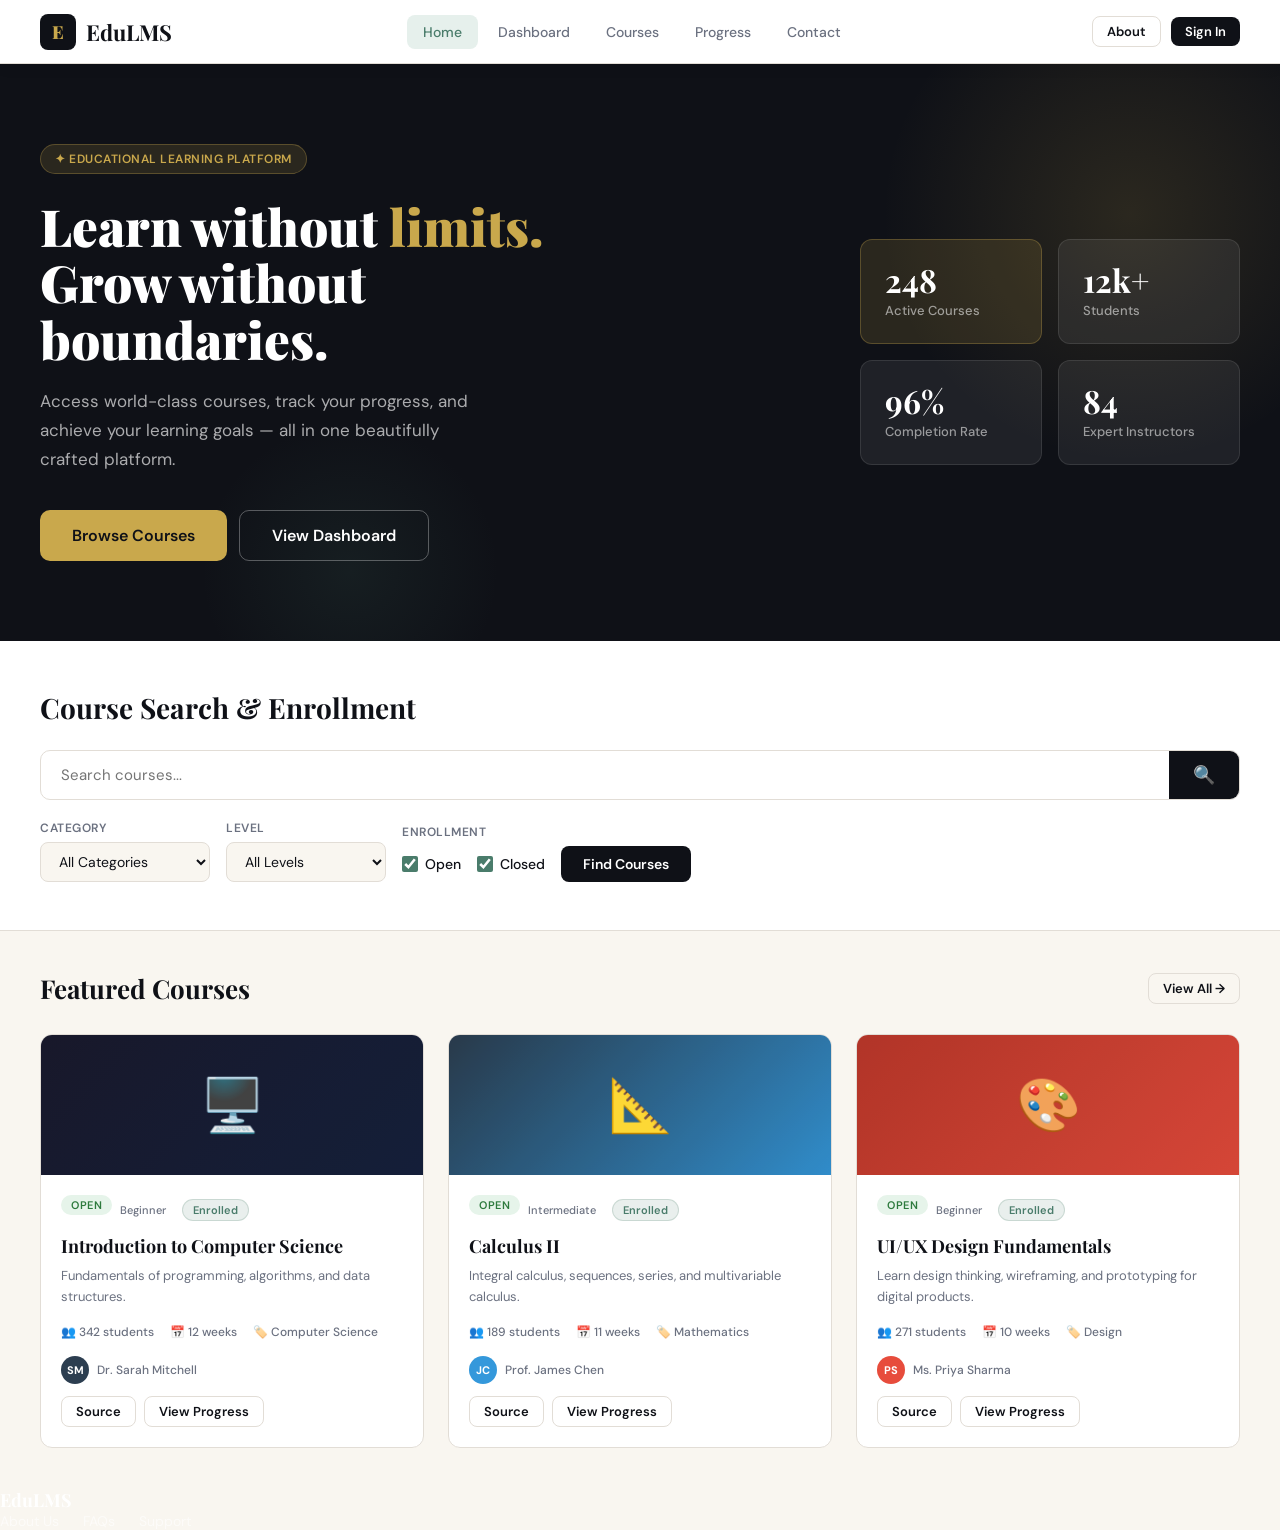
==== commit a663cce8: "Update index.html" ====
--- a/index.html
+++ b/index.html
@@ -196,25 +196,25 @@
         <div class="dashboard-grid">
           <div class="card">
             <h3>Course Progress <a onclick="showPage('progress')">View all →</a></h3>
-            <div class="progress-item">
+            <div class="progress-item" onclick="App.showDetails(1)" style="cursor:pointer">
               <div class="progress-header"><span>🖥️ Introduction to CS</span><span>82%</span></div>
               <div class="progress-bar">
                 <div class="progress-fill" style="width:82%"></div>
               </div>
             </div>
-            <div class="progress-item">
+            <div class="progress-item" onclick="App.showDetails(2)" style="cursor:pointer">
               <div class="progress-header"><span>📐 Calculus II</span><span>55%</span></div>
               <div class="progress-bar">
                 <div class="progress-fill" style="width:55%"></div>
               </div>
             </div>
-            <div class="progress-item">
+            <div class="progress-item" onclick="App.showDetails(3)" style="cursor:pointer">
               <div class="progress-header"><span>🎨 UI/UX Design</span><span>40%</span></div>
               <div class="progress-bar">
                 <div class="progress-fill" style="width:40%;background:var(--gold)"></div>
               </div>
             </div>
-            <div class="progress-item">
+            <div class="progress-item" onclick="App.showDetails(4)" style="cursor:pointer">
               <div class="progress-header"><span>🧬 Cell Biology</span><span>20%</span></div>
               <div class="progress-bar">
                 <div class="progress-fill" style="width:20%;background:var(--rust)"></div>
@@ -314,7 +314,7 @@
       <div class="page-subtitle">Track your journey across all enrolled courses.</div>
 
       <div class="progress-grid">
-        <div class="progress-card">
+        <div class="progress-card" onclick="App.showDetails(1)" style="cursor:pointer">
           <div class="progress-card-header">
             <div class="course-icon-sm banner-cs" style="border-radius:10px">🖥️</div>
             <div>
@@ -340,7 +340,7 @@
           </div>
         </div>
 
-        <div class="progress-card">
+        <div class="progress-card" onclick="App.showDetails(2)" style="cursor:pointer">
           <div class="progress-card-header">
             <div class="course-icon-sm banner-math" style="border-radius:10px">📐</div>
             <div>
@@ -367,7 +367,7 @@
           </div>
         </div>
 
-        <div class="progress-card">
+        <div class="progress-card" onclick="App.showDetails(3)" style="cursor:pointer">
           <div class="progress-card-header">
             <div class="course-icon-sm banner-design" style="border-radius:10px">🎨</div>
             <div>
@@ -394,7 +394,7 @@
           </div>
         </div>
 
-        <div class="progress-card">
+        <div class="progress-card" onclick="App.showDetails(4)" style="cursor:pointer">
           <div class="progress-card-header">
             <div class="course-icon-sm banner-bio" style="border-radius:10px">🧬</div>
             <div>
@@ -792,7 +792,7 @@
           <div class="course-tag tag-open">2 Pending</div>
         </div>
 
-        <div class="activity-item">
+        <div class="activity-item" onclick="App.showDetails(1)" style="cursor:pointer">
           <div class="activity-dot dot-rust"></div>
           <div style="flex:1">
             <div class="activity-text"><strong>Data Structures — Binary Search Trees</strong><br>Due: May 20, 2026</div>
@@ -801,7 +801,7 @@
           <button class="btn btn-sage btn-sm">Submit</button>
         </div>
 
-        <div class="activity-item">
+        <div class="activity-item" onclick="App.showDetails(2)" style="cursor:pointer">
           <div class="activity-dot dot-gold"></div>
           <div style="flex:1">
             <div class="activity-text"><strong>Calculus II — Integration Methods</strong><br>Due: May 22, 2026</div>
@@ -837,14 +837,14 @@
             <strong>Monday, May 18</strong>
           </div>
           <div style="margin-top:12px; display:flex; flex-direction:column; gap:12px;">
-            <div style="display:flex; gap:16px; align-items:center; padding:12px; background:var(--cream); border-radius:8px;">
+            <div style="display:flex; gap:16px; align-items:center; padding:12px; background:var(--bg-main); border-radius:8px; cursor:pointer" onclick="App.showDetails(1)">
               <div style="font-weight:700; color:var(--sage); width:80px;">09:00 AM</div>
               <div>
                 <div style="font-weight:600;">Introduction to CS</div>
                 <div style="font-size:12px; color:var(--muted);">Room 402 • Dr. Mitchell</div>
               </div>
             </div>
-            <div style="display:flex; gap:16px; align-items:center; padding:12px; background:var(--cream); border-radius:8px;">
+            <div style="display:flex; gap:16px; align-items:center; padding:12px; background:var(--bg-main); border-radius:8px; cursor:pointer" onclick="App.showDetails(2)">
               <div style="font-weight:700; color:var(--sage); width:80px;">11:30 AM</div>
               <div>
                 <div style="font-weight:600;">Calculus II</div>
@@ -859,7 +859,7 @@
             <strong>Tuesday, May 19</strong>
           </div>
           <div style="margin-top:12px; display:flex; flex-direction:column; gap:12px;">
-            <div style="display:flex; gap:16px; align-items:center; padding:12px; background:var(--cream); border-radius:8px;">
+            <div style="display:flex; gap:16px; align-items:center; padding:12px; background:var(--bg-main); border-radius:8px; cursor:pointer" onclick="App.showDetails(3)">
               <div style="font-weight:700; color:var(--sage); width:80px;">10:00 AM</div>
               <div>
                 <div style="font-weight:600;">UI/UX Design</div>
@@ -973,6 +973,15 @@
           <label for="set-push">Push notifications for announcements</label>
         </div>
 
+        <div class="sidebar-section-title" style="margin-top:32px;">Theme Preference</div>
+        <div class="form-group">
+          <label>Select App Theme</label>
+          <select id="theme-selector" style="width: 100%; padding: 12px; border-radius: 8px; background: var(--bg-main); color: var(--ink); border: 1.5px solid var(--border);">
+            <option value="dark">Premium Dark (Default)</option>
+            <option value="light">Classic Light</option>
+          </select>
+        </div>
+
         <div style="margin-top:40px; display:flex; gap:16px;">
           <button class="btn btn-primary" onclick="showToast('Settings saved successfully!')">Save Changes</button>
           <button class="btn btn-outline" onclick="showPage('dashboard')">Cancel</button>
